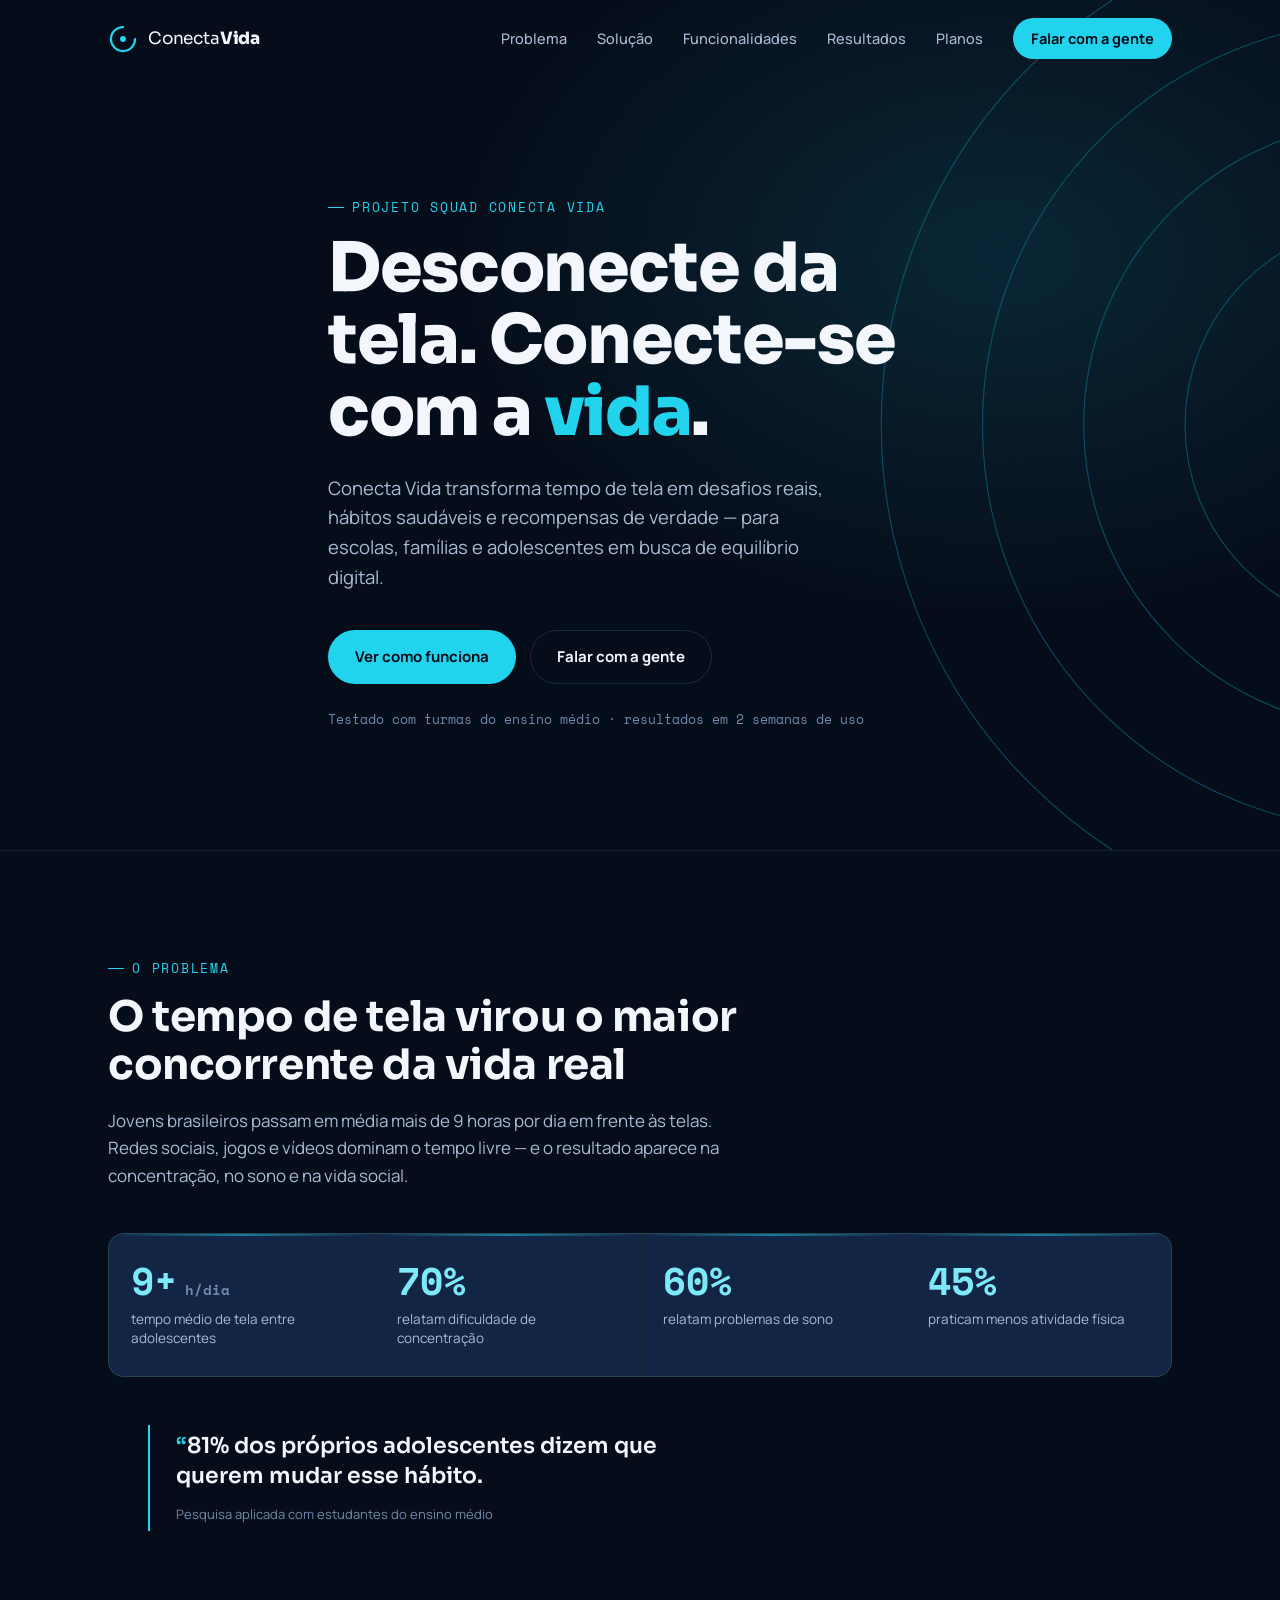
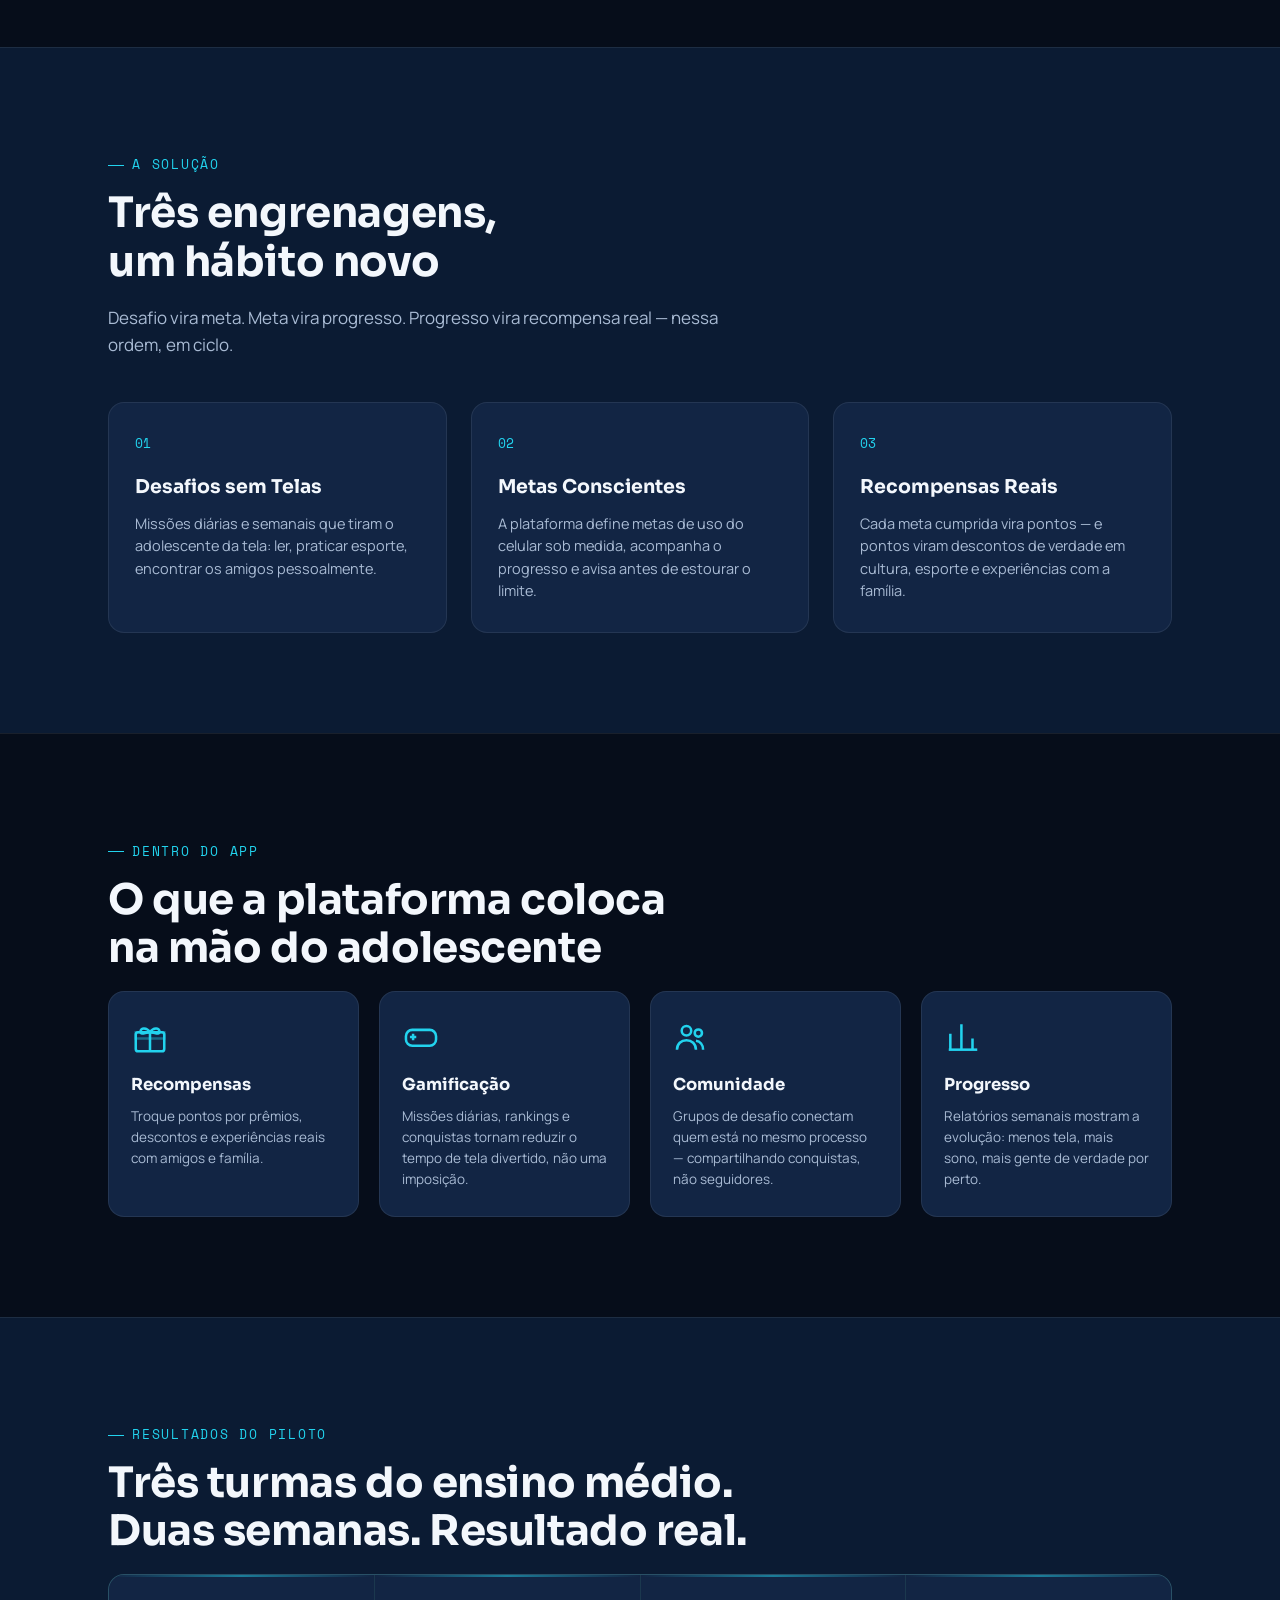
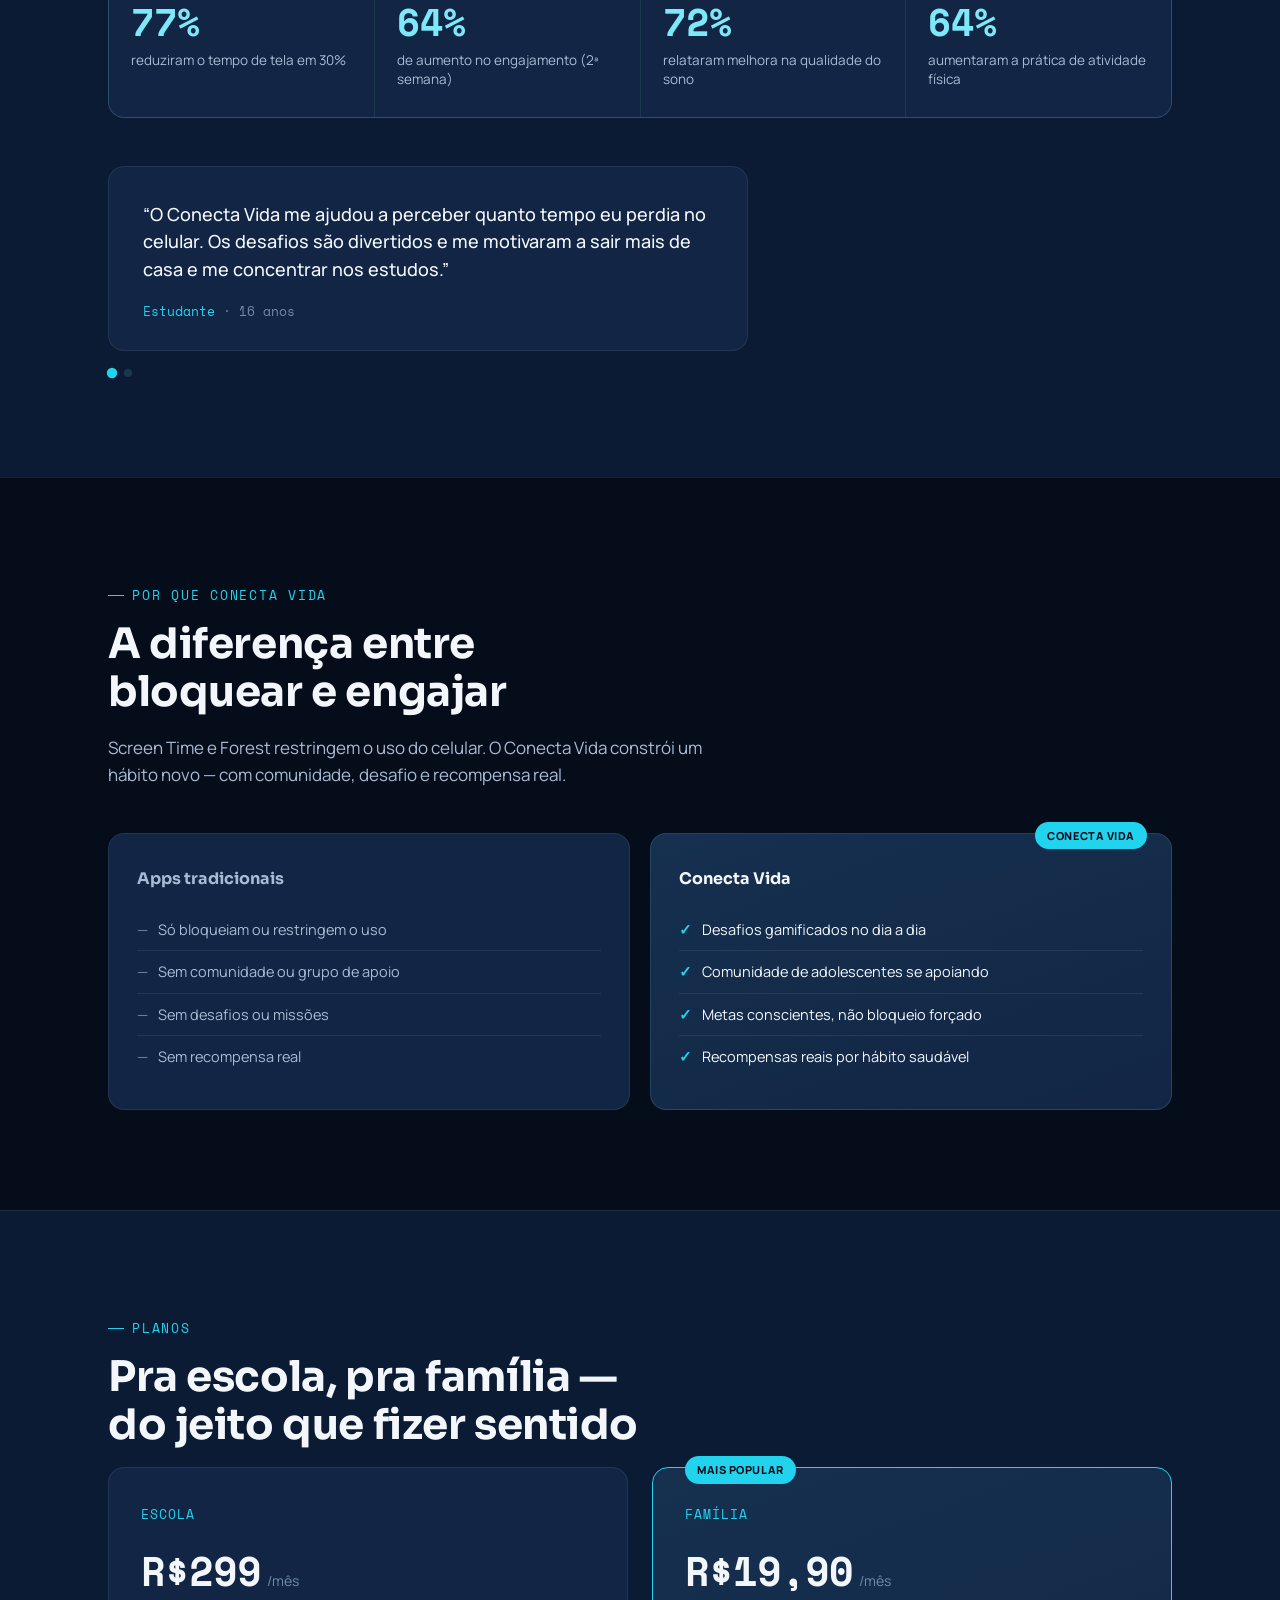
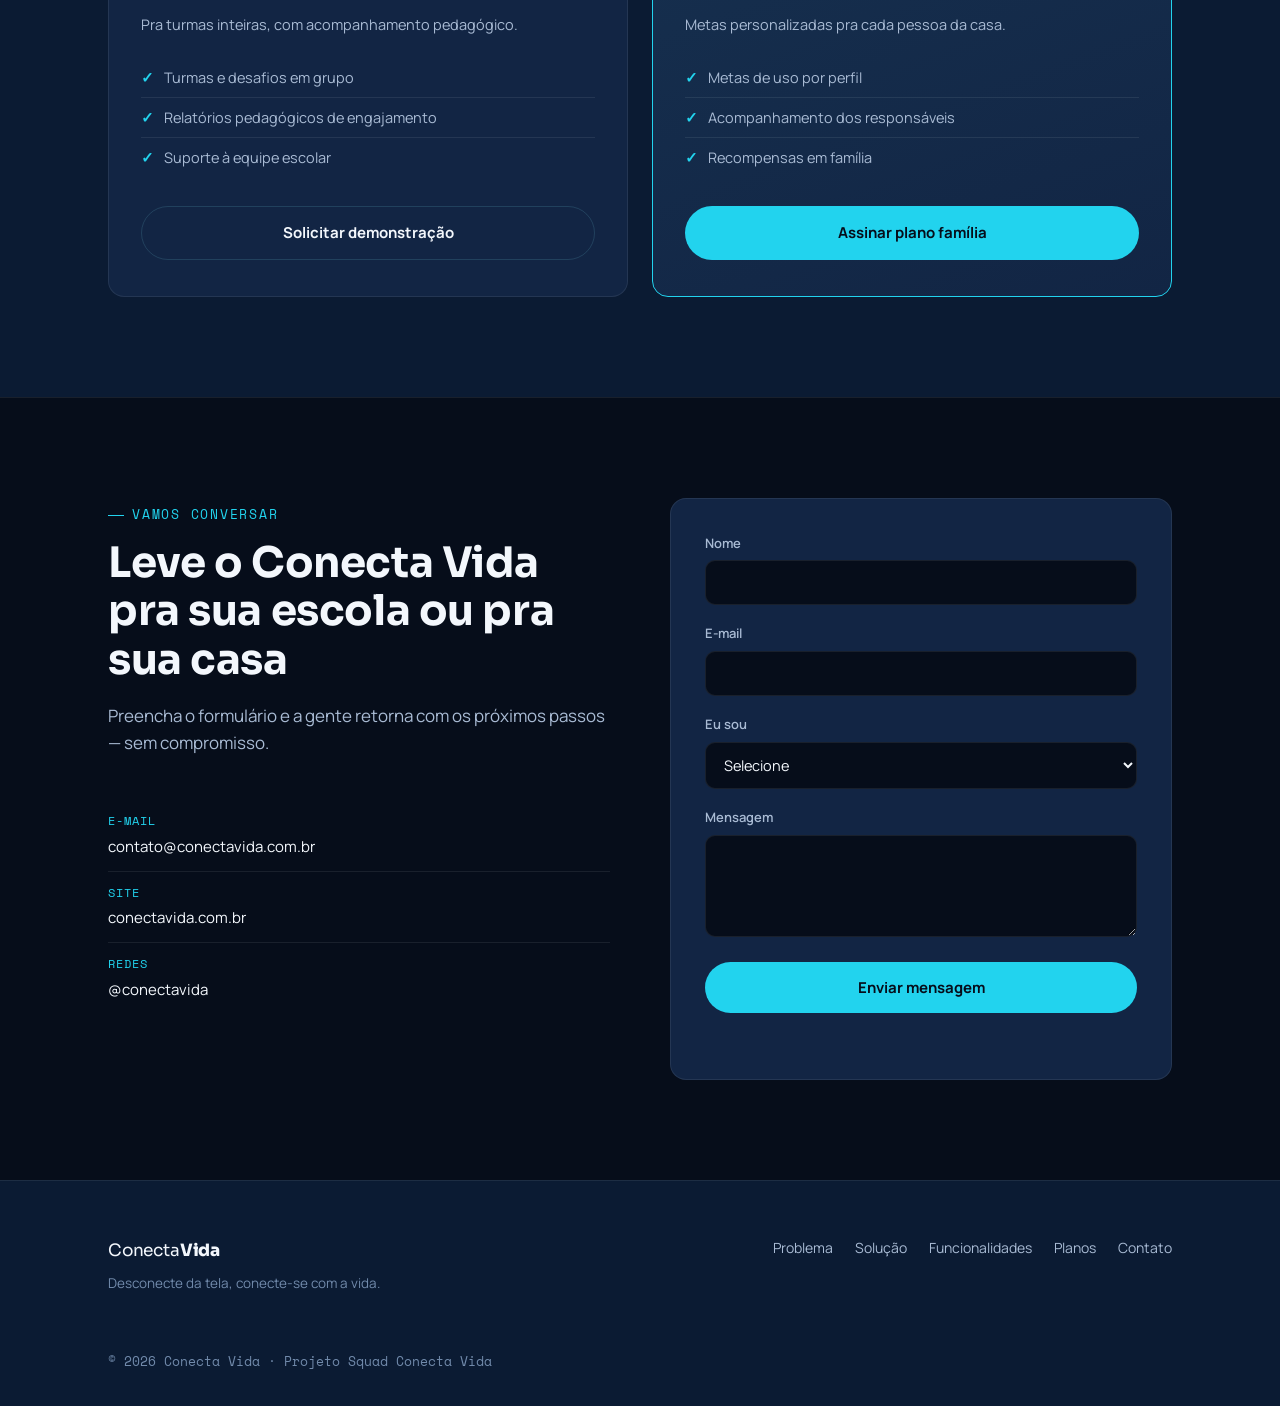
==== index.html @ 3c345a9e "Atualização v1 Envio de aplicação para teste" ====
<!DOCTYPE html>
<html lang="pt-BR">
<head>
<meta charset="UTF-8">
<meta name="viewport" content="width=device-width, initial-scale=1.0">
<title>Conecta Vida — Desconecte da tela, conecte-se com a vida</title>
<meta name="description" content="Conecta Vida transforma tempo de tela em desafios reais, hábitos saudáveis e recompensas de verdade para escolas, famílias e adolescentes.">
<link rel="preconnect" href="https://fonts.googleapis.com">
<link rel="preconnect" href="https://fonts.gstatic.com" crossorigin>
<link href="https://fonts.googleapis.com/css2?family=Sora:wght@400;600;700;800&family=Manrope:wght@400;500;600;700&family=Space+Mono:wght@400;700&display=swap" rel="stylesheet">
<link rel="stylesheet" href="style.css">
<noscript><style>.reveal{opacity:1!important;transform:none!important;}</style></noscript>
</head>
<body>

<a class="skip-link" href="#main">Pular para o conteúdo</a>

<!-- ===== HEADER ===== -->
<header class="site-header" id="siteHeader">
  <div class="wrap header-inner">
    <a href="#top" class="brand">
      <span class="brand-mark" aria-hidden="true">
        <svg viewBox="0 0 40 40" fill="none"><path d="M20 4C11.16 4 4 11.16 4 20s7.16 16 16 16 16-7.16 16-16" stroke="currentColor" stroke-width="3" stroke-linecap="round"/><circle cx="20" cy="20" r="4" fill="currentColor"/></svg>
      </span>
      <span class="brand-name">Conecta<strong>Vida</strong></span>
    </a>

    <nav class="main-nav" id="mainNav" aria-label="Navegação principal">
      <a href="#problema">Problema</a>
      <a href="#solucao">Solução</a>
      <a href="#funcionalidades">Funcionalidades</a>
      <a href="#resultados">Resultados</a>
      <a href="#planos">Planos</a>
      <a href="#contato" class="nav-cta">Falar com a gente</a>
    </nav>

    <button class="nav-toggle" id="navToggle" aria-label="Abrir menu" aria-expanded="false" aria-controls="mainNav">
      <span></span><span></span><span></span>
    </button>
  </div>
</header>

<main id="main">

  <!-- ===== HERO ===== -->
  <section class="hero" id="top">
    <div class="hero-signal" aria-hidden="true">
      <svg viewBox="0 0 800 800" class="signal-svg">
        <circle cx="700" cy="400" r="90" class="ring r1"/>
        <circle cx="700" cy="400" r="180" class="ring r2"/>
        <circle cx="700" cy="400" r="270" class="ring r3"/>
        <circle cx="700" cy="400" r="360" class="ring r4"/>
        <circle cx="700" cy="400" r="450" class="ring r5"/>
      </svg>
    </div>

    <div class="wrap hero-inner">
      <p class="eyebrow reveal">Projeto Squad Conecta Vida</p>
      <h1 class="hero-title reveal">Desconecte da<br>tela. Conecte-se<br>com a <em>vida</em>.</h1>
      <p class="hero-sub reveal">Conecta Vida transforma tempo de tela em desafios reais, hábitos saudáveis e recompensas de verdade — para escolas, famílias e adolescentes em busca de equilíbrio digital.</p>
      <div class="hero-actions reveal">
        <a href="#solucao" class="btn btn-primary">Ver como funciona</a>
        <a href="#contato" class="btn btn-ghost">Falar com a gente</a>
      </div>
      <p class="hero-trust reveal">Testado com turmas do ensino médio · resultados em 2 semanas de uso</p>
    </div>
  </section>

  <!-- ===== PROBLEMA ===== -->
  <section class="section" id="problema">
    <div class="wrap">
      <p class="eyebrow reveal">O problema</p>
      <h2 class="section-title reveal">O tempo de tela virou o maior<br>concorrente da vida real</h2>
      <p class="section-lede reveal">Jovens brasileiros passam em média mais de 9 horas por dia em frente às telas. Redes sociais, jogos e vídeos dominam o tempo livre — e o resultado aparece na concentração, no sono e na vida social.</p>

      <div class="stat-grid reveal" id="problemStats" data-stat-group="problemStats"></div>

      <blockquote class="pull-quote reveal">
        <p><span class="pq-mark" aria-hidden="true">“</span>81% dos próprios adolescentes dizem que querem mudar esse hábito.</p>
        <cite>Pesquisa aplicada com estudantes do ensino médio</cite>
      </blockquote>
    </div>
  </section>

  <!-- ===== SOLUÇÃO ===== -->
  <section class="section section-alt" id="solucao">
    <div class="wrap">
      <p class="eyebrow reveal">A solução</p>
      <h2 class="section-title reveal">Três engrenagens,<br>um hábito novo</h2>
      <p class="section-lede reveal">Desafio vira meta. Meta vira progresso. Progresso vira recompensa real — nessa ordem, em ciclo.</p>

      <ol class="pillar-list reveal" id="pillarList" data-stat-group="pillars"></ol>
    </div>
  </section>

  <!-- ===== FUNCIONALIDADES ===== -->
  <section class="section" id="funcionalidades">
    <div class="wrap">
      <p class="eyebrow reveal">Dentro do app</p>
      <h2 class="section-title reveal">O que a plataforma coloca<br>na mão do adolescente</h2>

      <div class="feature-grid reveal" id="featureGrid" data-stat-group="features"></div>
    </div>
  </section>

  <!-- ===== RESULTADOS ===== -->
  <section class="section section-alt" id="resultados">
    <div class="wrap">
      <p class="eyebrow reveal">Resultados do piloto</p>
      <h2 class="section-title reveal">Três turmas do ensino médio.<br>Duas semanas. Resultado real.</h2>

      <div class="stat-grid reveal" id="resultStats" data-stat-group="resultStats"></div>

      <div class="testimonial reveal" id="testimonial" aria-live="polite">
        <!-- preenchido via JS -->
      </div>
      <div class="testimonial-dots" id="testimonialDots" role="tablist" aria-label="Depoimentos"></div>
    </div>
  </section>

  <!-- ===== DIFERENCIAL ===== -->
  <section class="section" id="diferencial">
    <div class="wrap">
      <p class="eyebrow reveal">Por que Conecta Vida</p>
      <h2 class="section-title reveal">A diferença entre<br>bloquear e engajar</h2>
      <p class="section-lede reveal">Screen Time e Forest restringem o uso do celular. O Conecta Vida constrói um hábito novo — com comunidade, desafio e recompensa real.</p>

      <div class="compare reveal">
        <div class="compare-col compare-them">
          <h3>Apps tradicionais</h3>
          <ul id="compareThem"></ul>
        </div>
        <div class="compare-col compare-us">
          <span class="compare-badge">Conecta Vida</span>
          <h3>Conecta Vida</h3>
          <ul id="compareUs"></ul>
        </div>
      </div>
    </div>
  </section>

  <!-- ===== PLANOS ===== -->
  <section class="section section-alt" id="planos">
    <div class="wrap">
      <p class="eyebrow reveal">Planos</p>
      <h2 class="section-title reveal">Pra escola, pra família —<br>do jeito que fizer sentido</h2>

      <div class="plan-grid reveal" id="planGrid" data-stat-group="plans"></div>
    </div>
  </section>

  <!-- ===== CONTATO ===== -->
  <section class="section" id="contato">
    <div class="wrap contact-wrap">
      <div class="contact-copy reveal">
        <p class="eyebrow">Vamos conversar</p>
        <h2 class="section-title">Leve o Conecta Vida pra sua escola ou pra sua casa</h2>
        <p class="section-lede">Preencha o formulário e a gente retorna com os próximos passos — sem compromisso.</p>
        <ul class="contact-info">
          <li><span>E-mail</span> contato@conectavida.com.br</li>
          <li><span>Site</span> conectavida.com.br</li>
          <li><span>Redes</span> @conectavida</li>
        </ul>
      </div>

      <form class="contact-form reveal" id="contactForm" novalidate>
        <div class="form-row">
          <label for="nome">Nome</label>
          <input type="text" id="nome" name="nome" required autocomplete="name">
        </div>
        <div class="form-row">
          <label for="email">E-mail</label>
          <input type="email" id="email" name="email" required autocomplete="email">
        </div>
        <div class="form-row">
          <label for="perfil">Eu sou</label>
          <select id="perfil" name="perfil" required>
            <option value="">Selecione</option>
            <option value="escola">Escola</option>
            <option value="familia">Família</option>
            <option value="investidor">Investidor(a)</option>
            <option value="outro">Outro</option>
          </select>
        </div>
        <div class="form-row">
          <label for="mensagem">Mensagem</label>
          <textarea id="mensagem" name="mensagem" rows="4" required></textarea>
        </div>
        <button type="submit" class="btn btn-primary btn-block" id="submitBtn">
          <span class="btn-label">Enviar mensagem</span>
        </button>
        <p class="form-status" id="formStatus" role="status" aria-live="polite"></p>
      </form>
    </div>
  </section>

</main>

<!-- ===== FOOTER ===== -->
<footer class="site-footer">
  <div class="wrap footer-inner">
    <div class="footer-brand">
      <span class="brand-name">Conecta<strong>Vida</strong></span>
      <p>Desconecte da tela, conecte-se com a vida.</p>
    </div>
    <nav class="footer-nav" aria-label="Navegação do rodapé">
      <a href="#problema">Problema</a>
      <a href="#solucao">Solução</a>
      <a href="#funcionalidades">Funcionalidades</a>
      <a href="#planos">Planos</a>
      <a href="#contato">Contato</a>
    </nav>
    <p class="footer-legal">© 2026 Conecta Vida · Projeto Squad Conecta Vida</p>
  </div>
</footer>

<div class="toast" id="toast" role="status" aria-live="polite"></div>

<script src="data.js"></script>
<script src="main.js"></script>
</body>
</html>
---- style.css ----
/* =========================================================
   CONECTA VIDA — design tokens
   ========================================================= */
:root{
  --bg-deep:   #060d1a;
  --bg-base:   #0b1b33;
  --bg-raised: #122544;
  --bg-raised-2:#16304f;

  --cyan:      #22d3ee;
  --cyan-soft: #7de8f7;
  --cyan-dim:  #0e7c99;

  --white:     #f3f7fc;
  --fog:       #a9bbd4;
  --fog-dim:   #718aab;

  --amber:     #fbbf24;

  --line:      rgba(125,232,247,0.14);
  --line-soft: rgba(243,247,252,0.08);

  --font-display: 'Sora', sans-serif;
  --font-body:    'Manrope', sans-serif;
  --font-mono:    'Space Mono', monospace;

  --radius: 16px;
  --radius-sm: 10px;
  --wrap: 1120px;

  --ease: cubic-bezier(.16,.84,.44,1);
}

*,*::before,*::after{ box-sizing:border-box; }
html{ scroll-behavior:smooth; }
@media (prefers-reduced-motion: reduce){
  html{ scroll-behavior:auto; }
  *,*::before,*::after{ animation-duration:0.001ms !important; animation-iteration-count:1 !important; transition-duration:0.001ms !important; scroll-behavior:auto !important; }
}

body{
  margin:0;
  background:var(--bg-deep);
  color:var(--white);
  font-family:var(--font-body);
  font-size:16px;
  line-height:1.6;
  -webkit-font-smoothing:antialiased;
}

h1,h2,h3{ font-family:var(--font-display); margin:0; color:var(--white); }
p{ margin:0; }
ul,ol{ margin:0; padding:0; list-style:none; }
a{ color:inherit; text-decoration:none; }
button{ font-family:inherit; cursor:pointer; }
img,svg{ display:block; max-width:100%; }

.wrap{ max-width:var(--wrap); margin:0 auto; padding:0 28px; }

.skip-link{
  position:absolute; left:-999px; top:0; background:var(--cyan); color:var(--bg-deep);
  padding:12px 18px; z-index:200; border-radius:0 0 8px 0; font-weight:700;
}
.skip-link:focus{ left:0; }

:focus-visible{ outline:2px solid var(--cyan); outline-offset:3px; border-radius:4px; }

/* =========================================================
   EYEBROW / SECTION TITLES
   ========================================================= */
.eyebrow{
  font-family:var(--font-mono);
  font-size:12.5px;
  letter-spacing:.14em;
  text-transform:uppercase;
  color:var(--cyan);
  margin:0 0 14px;
  display:inline-flex;
  align-items:center;
  gap:8px;
}
.eyebrow::before{
  content:'';
  width:16px; height:1px; background:var(--cyan);
}

.section-title{
  font-size:clamp(28px, 4vw, 42px);
  font-weight:700;
  line-height:1.15;
  letter-spacing:-0.01em;
  margin-bottom:18px;
}

.section-lede{
  font-size:17px;
  color:var(--fog);
  max-width:640px;
  margin-bottom:44px;
}

.section{ padding:100px 0; border-top:1px solid var(--line-soft); }
.section-alt{ background:var(--bg-base); }

/* =========================================================
   HEADER
   ========================================================= */
.site-header{
  position:fixed; top:0; left:0; right:0; z-index:100;
  padding:18px 0;
  transition:background .3s var(--ease), padding .3s var(--ease), border-color .3s var(--ease);
  border-bottom:1px solid transparent;
}
.site-header.is-scrolled{
  background:rgba(6,13,26,0.85);
  backdrop-filter:blur(10px);
  padding:12px 0;
  border-bottom-color:var(--line);
}
.header-inner{ display:flex; align-items:center; justify-content:space-between; gap:24px; }

.brand{ display:flex; align-items:center; gap:10px; }
.brand-mark{ width:30px; height:30px; color:var(--cyan); }
.brand-name{ font-family:var(--font-display); font-size:17px; font-weight:400; letter-spacing:-.01em; }
.brand-name strong{ font-weight:800; }

.main-nav{ display:flex; align-items:center; gap:30px; }
.main-nav a{ font-size:14.5px; color:var(--fog); font-weight:500; transition:color .2s; }
.main-nav a:hover{ color:var(--white); }
.nav-cta{
  color:var(--bg-deep) !important;
  background:var(--cyan);
  padding:9px 18px;
  border-radius:999px;
  font-weight:700 !important;
}
.nav-cta:hover{ background:var(--cyan-soft); }

.nav-toggle{
  display:none; flex-direction:column; justify-content:center; gap:5px;
  width:38px; height:38px; background:none; border:1px solid var(--line); border-radius:8px;
}
.nav-toggle span{ width:16px; height:2px; background:var(--white); margin:0 auto; transition:transform .25s, opacity .25s; }
.nav-toggle[aria-expanded="true"] span:nth-child(1){ transform:translateY(7px) rotate(45deg); }
.nav-toggle[aria-expanded="true"] span:nth-child(2){ opacity:0; }
.nav-toggle[aria-expanded="true"] span:nth-child(3){ transform:translateY(-7px) rotate(-45deg); }

/* =========================================================
   HERO
   ========================================================= */
.hero{
  position:relative;
  padding:190px 0 120px;
  overflow:hidden;
  background:
    radial-gradient(ellipse 900px 600px at 78% 30%, rgba(34,211,238,0.13), transparent 60%),
    var(--bg-deep);
}
.hero-signal{ position:absolute; inset:0; pointer-events:none; }
.signal-svg{ position:absolute; right:-220px; top:50%; transform:translateY(-50%); width:900px; height:900px; opacity:.55; }
.signal-svg .ring{ fill:none; stroke:var(--cyan-dim); stroke-width:1; }
.signal-svg .r1{ stroke:var(--cyan); opacity:.5; }
.signal-svg .r2{ animation:pulse 6s ease-in-out infinite; }
.signal-svg .r3{ animation:pulse 6s ease-in-out infinite 1.2s; }
.signal-svg .r4{ animation:pulse 6s ease-in-out infinite 2.4s; }
.signal-svg .r5{ animation:pulse 6s ease-in-out infinite 3.6s; }
@keyframes pulse{
  0%,100%{ opacity:.12; }
  50%{ opacity:.42; }
}

.hero-inner{ position:relative; max-width:680px; }
.hero-title{
  font-size:clamp(40px, 6vw, 68px);
  font-weight:800;
  line-height:1.06;
  letter-spacing:-0.02em;
  margin-bottom:26px;
}
.hero-title em{ font-style:normal; color:var(--cyan); }
.hero-sub{ font-size:18.5px; color:var(--fog); max-width:520px; margin-bottom:38px; }
.hero-actions{ display:flex; gap:14px; flex-wrap:wrap; margin-bottom:26px; }
.hero-trust{ font-family:var(--font-mono); font-size:12.5px; color:var(--fog-dim); }

/* reveal-on-scroll (JS toggles .is-visible) */
.reveal{ opacity:0; transform:translateY(18px); transition:opacity .7s var(--ease), transform .7s var(--ease); }
.reveal.is-visible{ opacity:1; transform:none; }

/* =========================================================
   BUTTONS
   ========================================================= */
.btn{
  display:inline-flex; align-items:center; justify-content:center; gap:8px;
  padding:14px 26px; border-radius:999px; font-weight:700; font-size:15px;
  border:1px solid transparent; transition:transform .2s var(--ease), background .2s, border-color .2s, box-shadow .2s;
}
.btn-primary{ background:var(--cyan); color:var(--bg-deep); box-shadow:0 0 0 0 rgba(34,211,238,0); }
.btn-primary:hover{ background:var(--cyan-soft); transform:translateY(-2px); box-shadow:0 10px 30px -10px rgba(34,211,238,0.55); }
.btn-ghost{ border-color:var(--line); color:var(--white); }
.btn-ghost:hover{ border-color:var(--cyan); color:var(--cyan); }
.btn-block{ width:100%; }
.btn[disabled]{ opacity:.6; cursor:default; transform:none !important; }

/* =========================================================
   STAT READOUT CARDS (signature motif)
   ========================================================= */
.stat-grid{
  display:grid; grid-template-columns:repeat(4,1fr); gap:1px;
  background:var(--line); border:1px solid var(--line);
  border-radius:var(--radius); overflow:hidden; margin-bottom:48px;
}
.stat-card{
  background:var(--bg-raised); padding:28px 22px; position:relative;
}
.stat-card::before{
  content:''; position:absolute; top:0; left:0; right:0; height:2px;
  background:linear-gradient(90deg, transparent, var(--cyan), transparent);
  opacity:.5;
}
.stat-value{
  font-family:var(--font-mono); font-weight:700; font-size:clamp(28px,3.4vw,38px);
  color:var(--cyan-soft); line-height:1; display:flex; align-items:baseline; gap:2px;
}
.stat-value .unit{ font-size:14px; color:var(--fog-dim); margin-left:6px; }
.stat-label{ margin-top:10px; font-size:13.5px; color:var(--fog); line-height:1.4; }

.pull-quote{
  border-left:2px solid var(--cyan);
  padding:6px 0 6px 26px;
  max-width:600px;
}
.pull-quote p{ font-family:var(--font-display); font-size:22px; font-weight:600; line-height:1.4; }
.pq-mark{ color:var(--cyan); }
.pull-quote cite{ display:block; margin-top:12px; font-style:normal; font-size:13px; color:var(--fog-dim); }

/* =========================================================
   PILLARS (solução — numerada, é sequência real)
   ========================================================= */
.pillar-list{ display:grid; grid-template-columns:repeat(3,1fr); gap:24px; counter-reset:pillar; }
.pillar-list li{
  counter-increment:pillar;
  background:var(--bg-raised); border:1px solid var(--line-soft); border-radius:var(--radius);
  padding:30px 26px; position:relative;
  transition:border-color .25s, transform .25s;
}
.pillar-list li:hover{ border-color:var(--line); transform:translateY(-3px); }
.pillar-list li::before{
  content:counter(pillar, decimal-leading-zero);
  font-family:var(--font-mono); font-size:13px; color:var(--cyan);
  display:block; margin-bottom:18px;
}
.pillar-list h3{ font-size:19px; margin-bottom:10px; }
.pillar-list p{ color:var(--fog); font-size:14.5px; line-height:1.55; }

/* =========================================================
   FEATURES
   ========================================================= */
.feature-grid{ display:grid; grid-template-columns:repeat(4,1fr); gap:20px; }
.feature-card{
  background:var(--bg-raised); border:1px solid var(--line-soft); border-radius:var(--radius);
  padding:26px 22px; transition:border-color .25s, transform .25s;
}
.feature-card:hover{ border-color:var(--line); transform:translateY(-3px); }
.feature-icon{
  width:38px; height:38px; color:var(--cyan); margin-bottom:16px;
}
.feature-card h3{ font-size:16.5px; margin-bottom:8px; }
.feature-card p{ font-size:13.5px; color:var(--fog); line-height:1.55; }

/* =========================================================
   TESTIMONIAL CAROUSEL
   ========================================================= */
.testimonial{
  max-width:640px; min-height:150px;
  background:var(--bg-raised); border:1px solid var(--line-soft); border-radius:var(--radius);
  padding:34px 34px 28px; position:relative;
}
.testimonial blockquote{ margin:0 0 18px; font-size:18px; line-height:1.55; font-weight:500; }
.testimonial .who{ font-family:var(--font-mono); font-size:12.5px; color:var(--cyan); }
.testimonial .who span{ color:var(--fog-dim); }
.testimonial-dots{ display:flex; gap:8px; margin-top:18px; }
.testimonial-dots button{
  width:8px; height:8px; border-radius:50%; border:none; background:var(--line);
  padding:0; transition:background .2s, transform .2s;
}
.testimonial-dots button.is-active{ background:var(--cyan); transform:scale(1.3); }

/* =========================================================
   COMPARISON
   ========================================================= */
.compare{ display:grid; grid-template-columns:1fr 1fr; gap:20px; }
.compare-col{
  border-radius:var(--radius); padding:32px 28px; border:1px solid var(--line-soft);
}
.compare-them{ background:var(--bg-raised); }
.compare-us{ background:linear-gradient(160deg, var(--bg-raised-2), var(--bg-raised)); border-color:var(--line); position:relative; }
.compare-badge{
  position:absolute; top:-12px; right:24px; background:var(--cyan); color:var(--bg-deep);
  font-size:11px; font-weight:800; letter-spacing:.05em; padding:5px 12px; border-radius:999px;
  text-transform:uppercase;
}
.compare-col h3{ font-size:16px; margin-bottom:18px; color:var(--fog); }
.compare-us h3{ color:var(--white); }
.compare-col ul li{
  display:flex; gap:10px; align-items:flex-start; font-size:14.5px; color:var(--fog); padding:9px 0;
  border-top:1px solid var(--line-soft);
}
.compare-col ul li:first-child{ border-top:none; }
.compare-them ul li::before{ content:'—'; color:var(--fog-dim); }
.compare-us ul li{ color:var(--white); }
.compare-us ul li::before{ content:'✓'; color:var(--cyan); font-weight:700; }

/* =========================================================
   PLANS
   ========================================================= */
.plan-grid{ display:grid; grid-template-columns:1fr 1fr; gap:24px; }
.plan-card{
  background:var(--bg-raised); border:1px solid var(--line-soft); border-radius:var(--radius);
  padding:36px 32px; position:relative;
}
.plan-card.is-highlight{ border-color:var(--cyan); background:linear-gradient(160deg, var(--bg-raised-2), var(--bg-raised)); }
.plan-card .compare-badge{ top:-12px; right:auto; left:32px; }
.plan-name{ font-family:var(--font-mono); font-size:13px; color:var(--cyan); text-transform:uppercase; letter-spacing:.08em; margin-bottom:14px; }
.plan-price{ display:flex; align-items:baseline; gap:6px; margin-bottom:10px; }
.plan-price .amount{ font-family:var(--font-mono); font-size:40px; font-weight:700; }
.plan-price .period{ color:var(--fog-dim); font-size:14px; }
.plan-desc{ color:var(--fog); font-size:14.5px; margin-bottom:22px; }
.plan-features{ margin-bottom:28px; }
.plan-features li{ display:flex; gap:10px; padding:8px 0; font-size:14.5px; color:var(--fog); border-top:1px solid var(--line-soft); }
.plan-features li:first-child{ border-top:none; }
.plan-features li::before{ content:'✓'; color:var(--cyan); font-weight:700; }

/* =========================================================
   CONTACT
   ========================================================= */
.contact-wrap{ display:grid; grid-template-columns:1fr 1fr; gap:60px; align-items:start; }
.contact-info{ margin-top:30px; }
.contact-info li{ padding:12px 0; border-top:1px solid var(--line-soft); font-size:15px; }
.contact-info li:first-child{ border-top:none; }
.contact-info li span{ display:block; font-family:var(--font-mono); font-size:11.5px; color:var(--cyan); text-transform:uppercase; letter-spacing:.08em; margin-bottom:4px; }

.contact-form{ background:var(--bg-raised); border:1px solid var(--line-soft); border-radius:var(--radius); padding:34px; }
.form-row{ margin-bottom:18px; }
.form-row label{ display:block; font-size:13px; color:var(--fog); margin-bottom:7px; font-weight:600; }
.form-row input, .form-row select, .form-row textarea{
  width:100%; background:var(--bg-deep); border:1px solid var(--line-soft); color:var(--white);
  padding:12px 14px; border-radius:var(--radius-sm); font-family:var(--font-body); font-size:14.5px;
  transition:border-color .2s;
}
.form-row input:focus, .form-row select:focus, .form-row textarea:focus{ border-color:var(--cyan); outline:none; }
.form-row textarea{ resize:vertical; }
.form-status{ margin-top:14px; font-size:13.5px; min-height:18px; color:var(--cyan-soft); }

/* =========================================================
   FOOTER
   ========================================================= */
.site-footer{ border-top:1px solid var(--line-soft); padding:56px 0 34px; background:var(--bg-base); }
.footer-inner{ display:flex; justify-content:space-between; align-items:flex-start; flex-wrap:wrap; gap:24px; }
.footer-brand p{ color:var(--fog-dim); font-size:13.5px; margin-top:8px; }
.footer-nav{ display:flex; gap:22px; flex-wrap:wrap; }
.footer-nav a{ font-size:14px; color:var(--fog); }
.footer-nav a:hover{ color:var(--cyan); }
.footer-legal{ width:100%; margin-top:34px; font-size:12.5px; color:var(--fog-dim); font-family:var(--font-mono); }

/* =========================================================
   TOAST (feedback do "mini backend")
   ========================================================= */
.toast{
  position:fixed; bottom:26px; left:50%; transform:translate(-50%, 20px);
  background:var(--bg-raised-2); border:1px solid var(--cyan); color:var(--white);
  padding:14px 22px; border-radius:999px; font-size:14px; font-weight:600;
  opacity:0; pointer-events:none; transition:opacity .3s var(--ease), transform .3s var(--ease);
  z-index:300; box-shadow:0 10px 40px -10px rgba(0,0,0,0.6);
}
.toast.is-visible{ opacity:1; transform:translate(-50%, 0); }

/* =========================================================
   RESPONSIVE
   ========================================================= */
@media (max-width: 900px){
  .main-nav{
    position:fixed; inset:64px 16px auto 16px; flex-direction:column; align-items:stretch;
    background:var(--bg-raised); border:1px solid var(--line); border-radius:var(--radius);
    padding:18px; gap:4px; transform:translateY(-12px); opacity:0; pointer-events:none;
    transition:transform .25s var(--ease), opacity .25s var(--ease);
  }
  .main-nav.is-open{ transform:translateY(0); opacity:1; pointer-events:auto; }
  .main-nav a{ padding:12px 10px; border-radius:8px; }
  .main-nav a:hover{ background:var(--bg-raised-2); }
  .nav-cta{ text-align:center; margin-top:6px; }
  .nav-toggle{ display:flex; }

  .stat-grid{ grid-template-columns:repeat(2,1fr); }
  .pillar-list{ grid-template-columns:1fr; }
  .feature-grid{ grid-template-columns:repeat(2,1fr); }
  .compare{ grid-template-columns:1fr; }
  .plan-grid{ grid-template-columns:1fr; }
  .contact-wrap{ grid-template-columns:1fr; gap:40px; }
  .signal-svg{ opacity:.3; right:-320px; }
}

@media (max-width: 560px){
  .section{ padding:70px 0; }
  .hero{ padding:150px 0 80px; }
  .stat-grid{ grid-template-columns:1fr 1fr; }
  .feature-grid{ grid-template-columns:1fr; }
  .hero-actions{ flex-direction:column; align-items:stretch; }
}
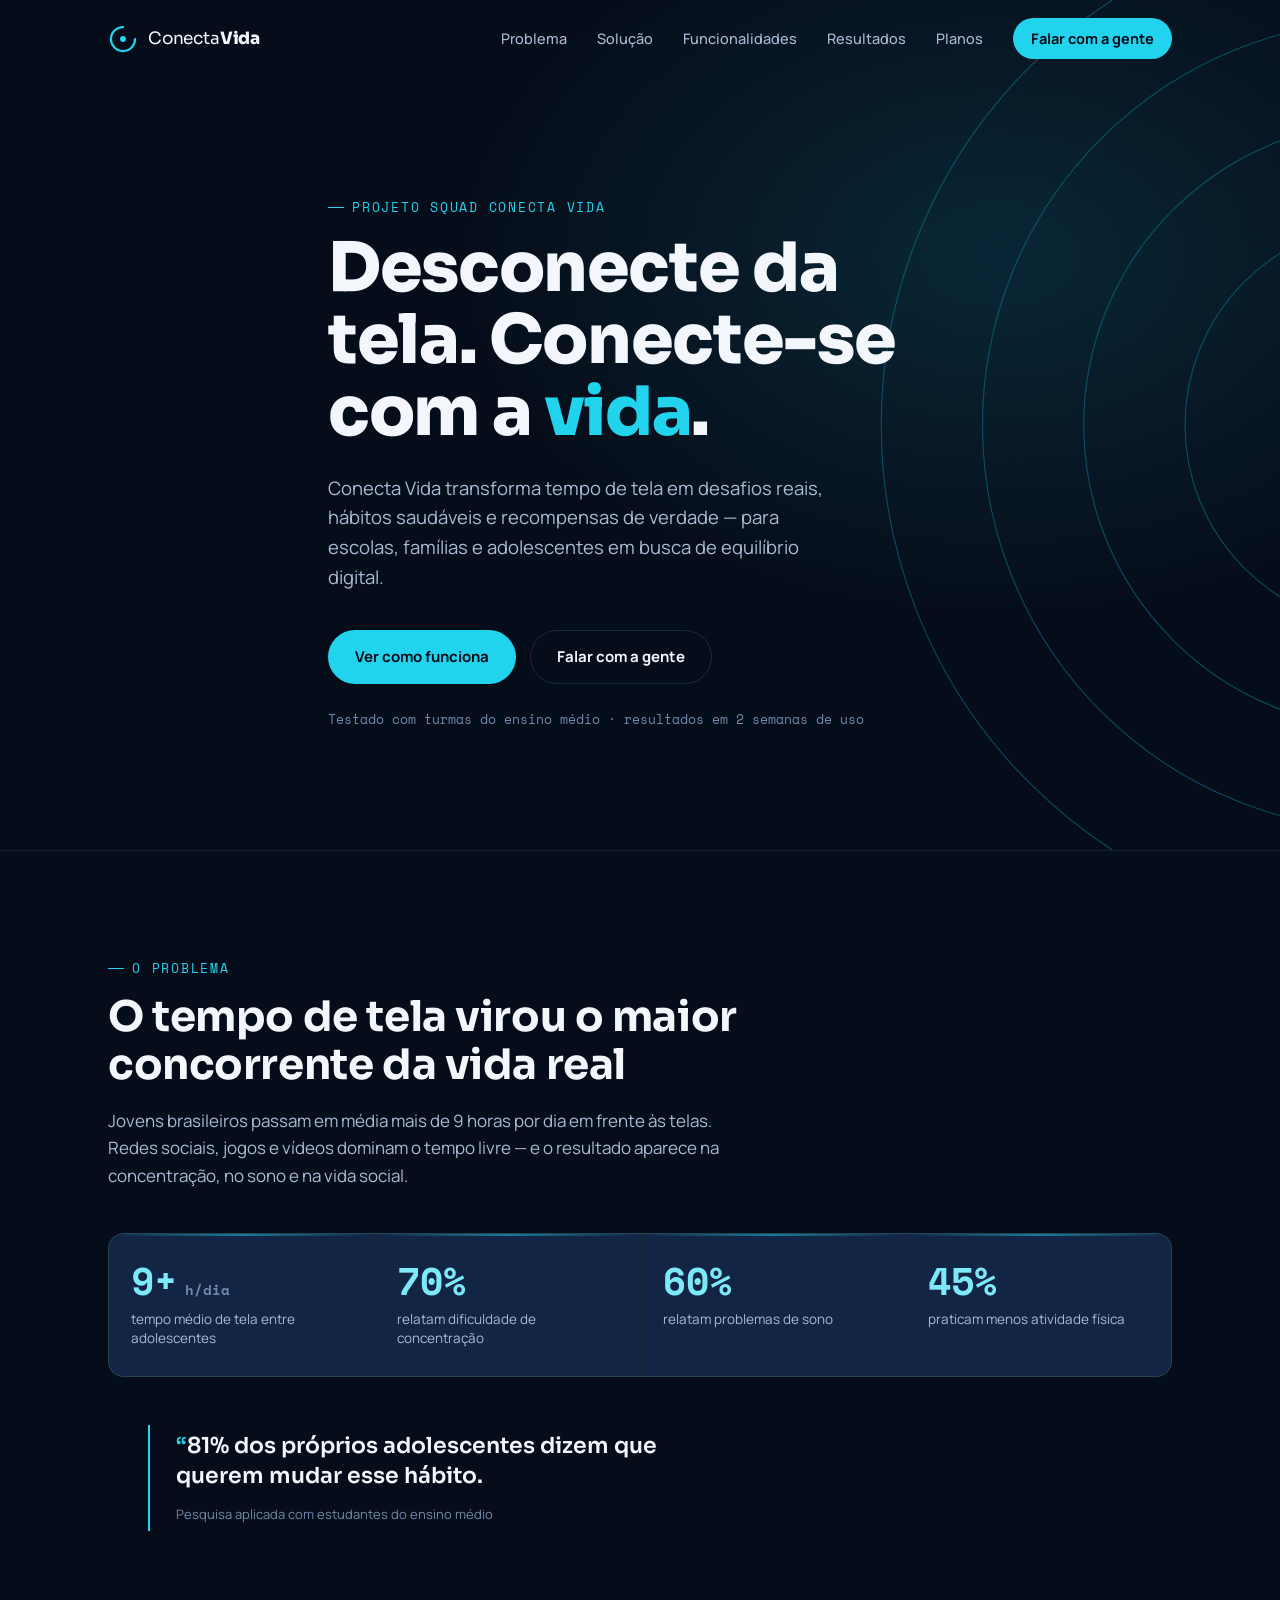
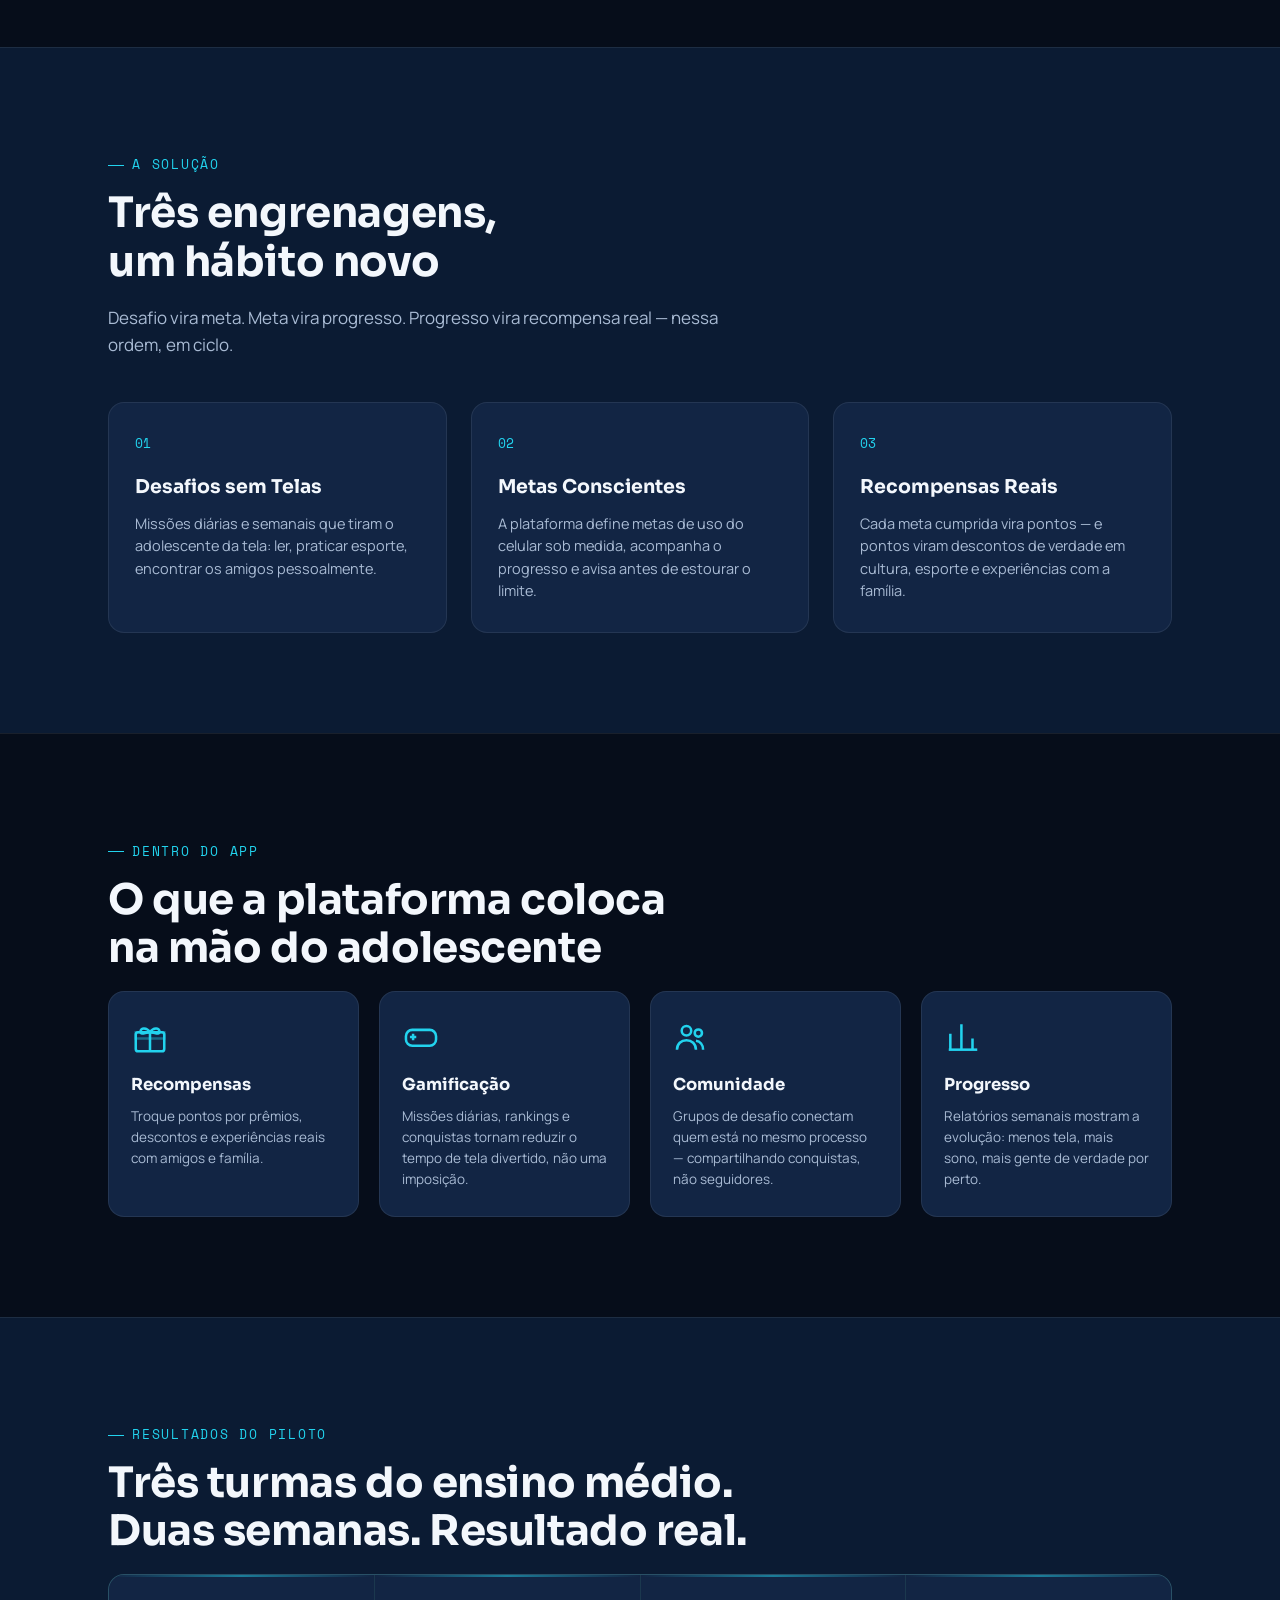
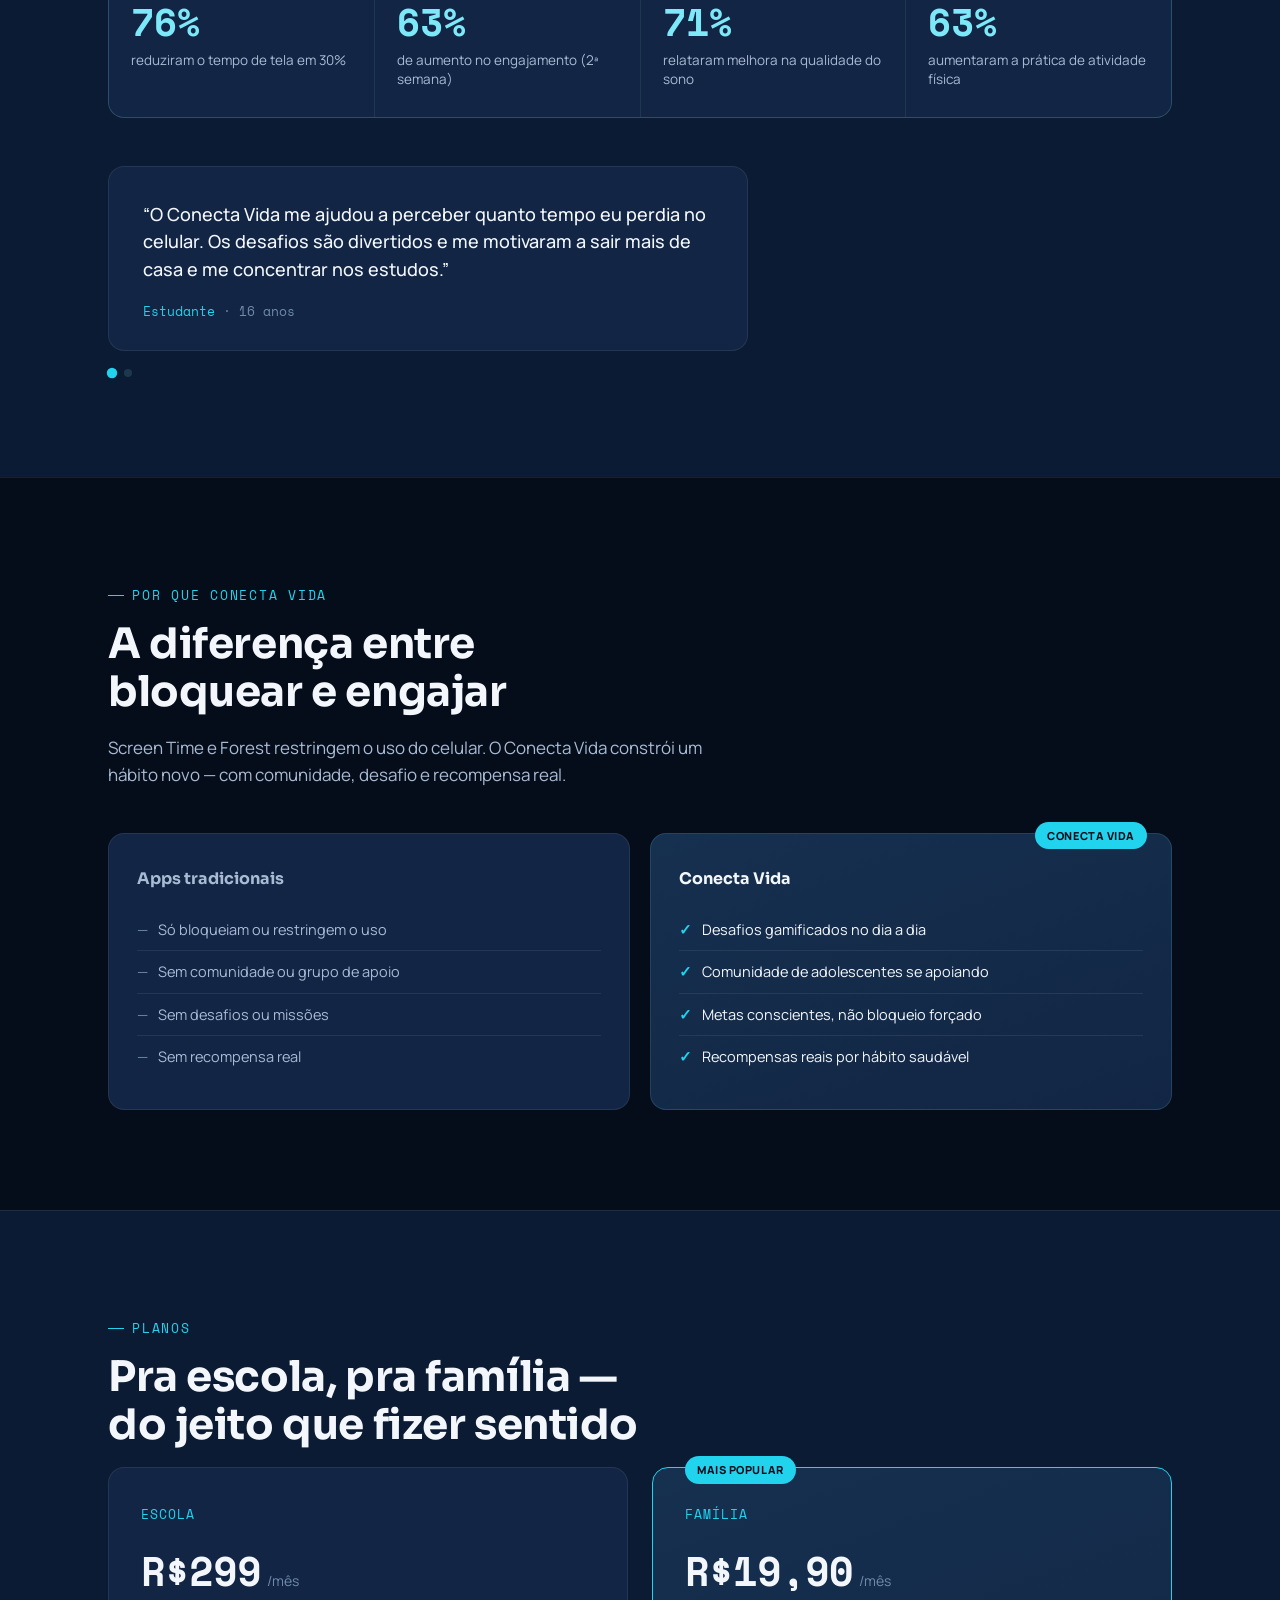
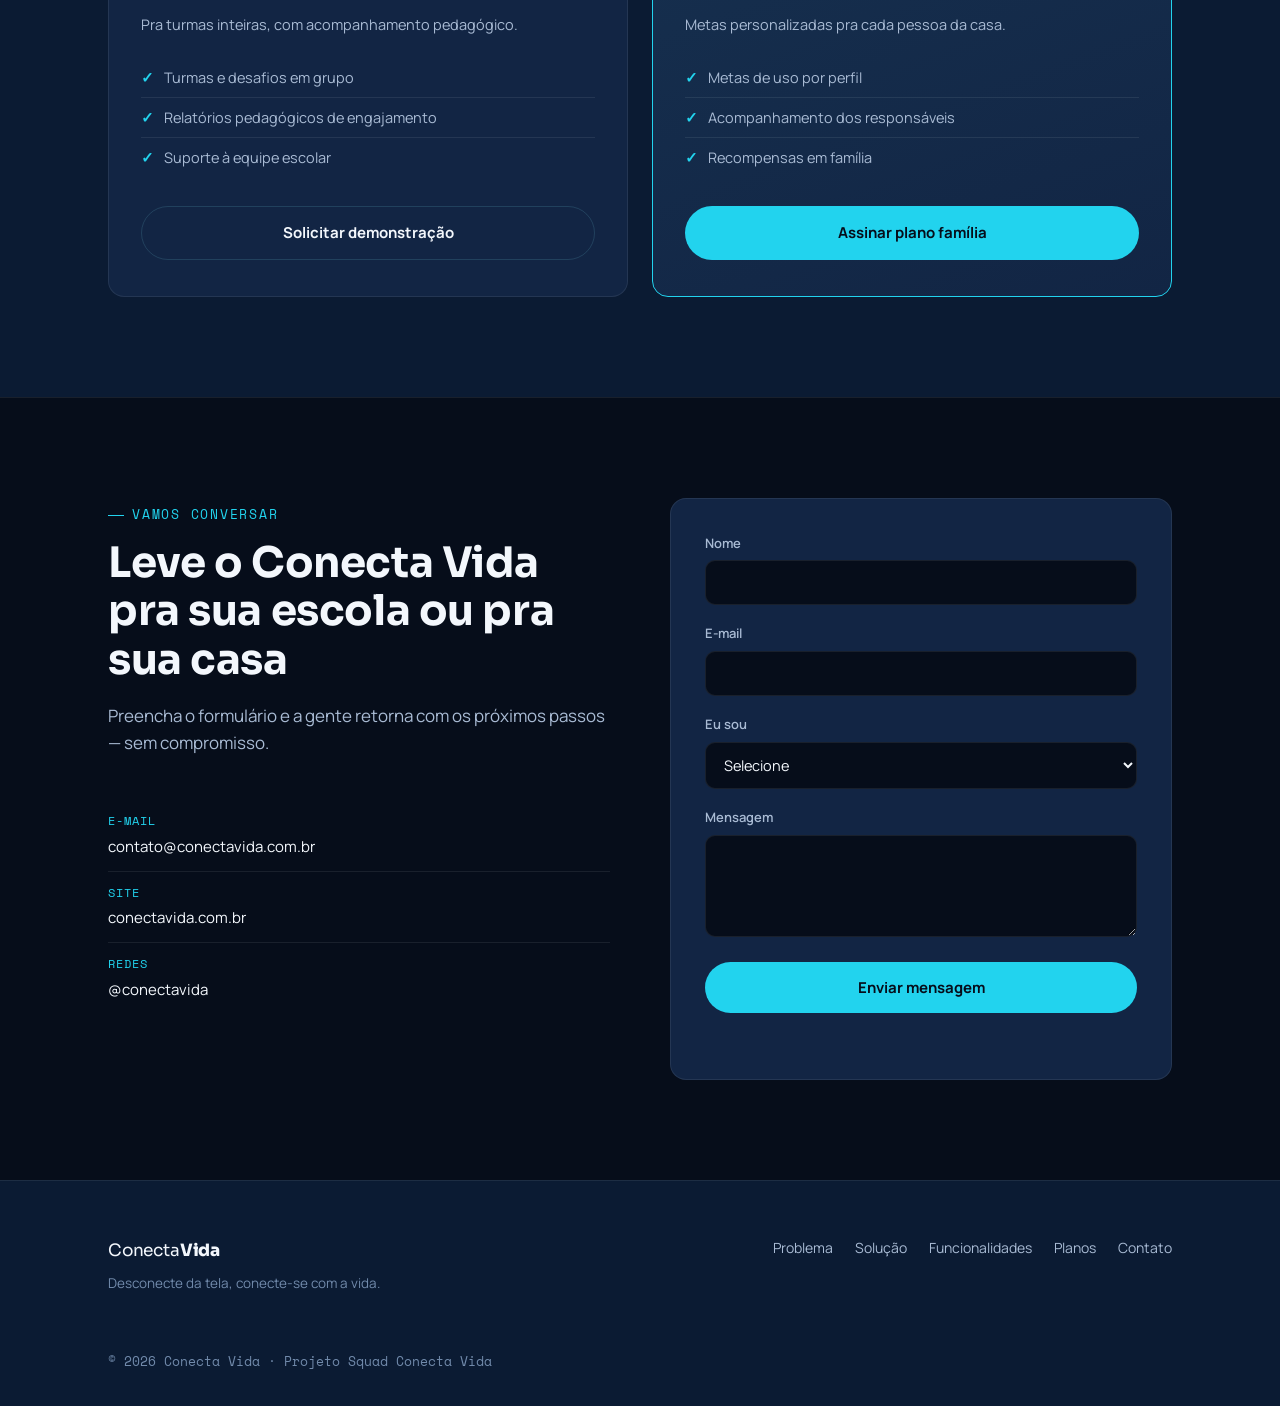
==== commit 1d719645: "att v2 Atualização de identação dos códigos da aplicação" ====
--- a/index.html
+++ b/index.html
@@ -1,222 +1,337 @@
-<!DOCTYPE html>
+<!doctype html>
 <html lang="pt-BR">
-<head>
-<meta charset="UTF-8">
-<meta name="viewport" content="width=device-width, initial-scale=1.0">
-<title>Conecta Vida — Desconecte da tela, conecte-se com a vida</title>
-<meta name="description" content="Conecta Vida transforma tempo de tela em desafios reais, hábitos saudáveis e recompensas de verdade para escolas, famílias e adolescentes.">
-<link rel="preconnect" href="https://fonts.googleapis.com">
-<link rel="preconnect" href="https://fonts.gstatic.com" crossorigin>
-<link href="https://fonts.googleapis.com/css2?family=Sora:wght@400;600;700;800&family=Manrope:wght@400;500;600;700&family=Space+Mono:wght@400;700&display=swap" rel="stylesheet">
-<link rel="stylesheet" href="style.css">
-<noscript><style>.reveal{opacity:1!important;transform:none!important;}</style></noscript>
-</head>
-<body>
-
-<a class="skip-link" href="#main">Pular para o conteúdo</a>
-
-<!-- ===== HEADER ===== -->
-<header class="site-header" id="siteHeader">
-  <div class="wrap header-inner">
-    <a href="#top" class="brand">
-      <span class="brand-mark" aria-hidden="true">
-        <svg viewBox="0 0 40 40" fill="none"><path d="M20 4C11.16 4 4 11.16 4 20s7.16 16 16 16 16-7.16 16-16" stroke="currentColor" stroke-width="3" stroke-linecap="round"/><circle cx="20" cy="20" r="4" fill="currentColor"/></svg>
-      </span>
-      <span class="brand-name">Conecta<strong>Vida</strong></span>
-    </a>
-
-    <nav class="main-nav" id="mainNav" aria-label="Navegação principal">
-      <a href="#problema">Problema</a>
-      <a href="#solucao">Solução</a>
-      <a href="#funcionalidades">Funcionalidades</a>
-      <a href="#resultados">Resultados</a>
-      <a href="#planos">Planos</a>
-      <a href="#contato" class="nav-cta">Falar com a gente</a>
-    </nav>
-
-    <button class="nav-toggle" id="navToggle" aria-label="Abrir menu" aria-expanded="false" aria-controls="mainNav">
-      <span></span><span></span><span></span>
-    </button>
-  </div>
-</header>
-
-<main id="main">
-
-  <!-- ===== HERO ===== -->
-  <section class="hero" id="top">
-    <div class="hero-signal" aria-hidden="true">
-      <svg viewBox="0 0 800 800" class="signal-svg">
-        <circle cx="700" cy="400" r="90" class="ring r1"/>
-        <circle cx="700" cy="400" r="180" class="ring r2"/>
-        <circle cx="700" cy="400" r="270" class="ring r3"/>
-        <circle cx="700" cy="400" r="360" class="ring r4"/>
-        <circle cx="700" cy="400" r="450" class="ring r5"/>
-      </svg>
-    </div>
-
-    <div class="wrap hero-inner">
-      <p class="eyebrow reveal">Projeto Squad Conecta Vida</p>
-      <h1 class="hero-title reveal">Desconecte da<br>tela. Conecte-se<br>com a <em>vida</em>.</h1>
-      <p class="hero-sub reveal">Conecta Vida transforma tempo de tela em desafios reais, hábitos saudáveis e recompensas de verdade — para escolas, famílias e adolescentes em busca de equilíbrio digital.</p>
-      <div class="hero-actions reveal">
-        <a href="#solucao" class="btn btn-primary">Ver como funciona</a>
-        <a href="#contato" class="btn btn-ghost">Falar com a gente</a>
+  <head>
+    <meta charset="UTF-8" />
+    <meta name="viewport" content="width=device-width, initial-scale=1.0" />
+    <title>Conecta Vida — Desconecte da tela, conecte-se com a vida</title>
+    <meta
+      name="description"
+      content="Conecta Vida transforma tempo de tela em desafios reais, hábitos saudáveis e recompensas de verdade para escolas, famílias e adolescentes."
+    />
+    <link rel="preconnect" href="https://fonts.googleapis.com" />
+    <link rel="preconnect" href="https://fonts.gstatic.com" crossorigin />
+    <link
+      href="https://fonts.googleapis.com/css2?family=Sora:wght@400;600;700;800&family=Manrope:wght@400;500;600;700&family=Space+Mono:wght@400;700&display=swap"
+      rel="stylesheet"
+    />
+    <link rel="stylesheet" href="style.css" />
+    <noscript
+      ><style>
+        .reveal {
+          opacity: 1 !important;
+          transform: none !important;
+        }
+      </style></noscript
+    >
+  </head>
+  <body>
+    <a class="skip-link" href="#main">Pular para o conteúdo</a>
+
+    <!-- ===== HEADER ===== -->
+    <header class="site-header" id="siteHeader">
+      <div class="wrap header-inner">
+        <a href="#top" class="brand">
+          <span class="brand-mark" aria-hidden="true">
+            <svg viewBox="0 0 40 40" fill="none">
+              <path
+                d="M20 4C11.16 4 4 11.16 4 20s7.16 16 16 16 16-7.16 16-16"
+                stroke="currentColor"
+                stroke-width="3"
+                stroke-linecap="round"
+              />
+              <circle cx="20" cy="20" r="4" fill="currentColor" />
+            </svg>
+          </span>
+          <span class="brand-name">Conecta<strong>Vida</strong></span>
+        </a>
+
+        <nav class="main-nav" id="mainNav" aria-label="Navegação principal">
+          <a href="#problema">Problema</a>
+          <a href="#solucao">Solução</a>
+          <a href="#funcionalidades">Funcionalidades</a>
+          <a href="#resultados">Resultados</a>
+          <a href="#planos">Planos</a>
+          <a href="#contato" class="nav-cta">Falar com a gente</a>
+        </nav>
+
+        <button
+          class="nav-toggle"
+          id="navToggle"
+          aria-label="Abrir menu"
+          aria-expanded="false"
+          aria-controls="mainNav"
+        >
+          <span></span><span></span><span></span>
+        </button>
       </div>
-      <p class="hero-trust reveal">Testado com turmas do ensino médio · resultados em 2 semanas de uso</p>
-    </div>
-  </section>
-
-  <!-- ===== PROBLEMA ===== -->
-  <section class="section" id="problema">
-    <div class="wrap">
-      <p class="eyebrow reveal">O problema</p>
-      <h2 class="section-title reveal">O tempo de tela virou o maior<br>concorrente da vida real</h2>
-      <p class="section-lede reveal">Jovens brasileiros passam em média mais de 9 horas por dia em frente às telas. Redes sociais, jogos e vídeos dominam o tempo livre — e o resultado aparece na concentração, no sono e na vida social.</p>
-
-      <div class="stat-grid reveal" id="problemStats" data-stat-group="problemStats"></div>
-
-      <blockquote class="pull-quote reveal">
-        <p><span class="pq-mark" aria-hidden="true">“</span>81% dos próprios adolescentes dizem que querem mudar esse hábito.</p>
-        <cite>Pesquisa aplicada com estudantes do ensino médio</cite>
-      </blockquote>
-    </div>
-  </section>
-
-  <!-- ===== SOLUÇÃO ===== -->
-  <section class="section section-alt" id="solucao">
-    <div class="wrap">
-      <p class="eyebrow reveal">A solução</p>
-      <h2 class="section-title reveal">Três engrenagens,<br>um hábito novo</h2>
-      <p class="section-lede reveal">Desafio vira meta. Meta vira progresso. Progresso vira recompensa real — nessa ordem, em ciclo.</p>
-
-      <ol class="pillar-list reveal" id="pillarList" data-stat-group="pillars"></ol>
-    </div>
-  </section>
-
-  <!-- ===== FUNCIONALIDADES ===== -->
-  <section class="section" id="funcionalidades">
-    <div class="wrap">
-      <p class="eyebrow reveal">Dentro do app</p>
-      <h2 class="section-title reveal">O que a plataforma coloca<br>na mão do adolescente</h2>
-
-      <div class="feature-grid reveal" id="featureGrid" data-stat-group="features"></div>
-    </div>
-  </section>
-
-  <!-- ===== RESULTADOS ===== -->
-  <section class="section section-alt" id="resultados">
-    <div class="wrap">
-      <p class="eyebrow reveal">Resultados do piloto</p>
-      <h2 class="section-title reveal">Três turmas do ensino médio.<br>Duas semanas. Resultado real.</h2>
-
-      <div class="stat-grid reveal" id="resultStats" data-stat-group="resultStats"></div>
-
-      <div class="testimonial reveal" id="testimonial" aria-live="polite">
-        <!-- preenchido via JS -->
+    </header>
+
+    <main id="main">
+      <!-- ===== HERO ===== -->
+      <section class="hero" id="top">
+        <div class="hero-signal" aria-hidden="true">
+          <svg viewBox="0 0 800 800" class="signal-svg">
+            <circle cx="700" cy="400" r="90" class="ring r1" />
+            <circle cx="700" cy="400" r="180" class="ring r2" />
+            <circle cx="700" cy="400" r="270" class="ring r3" />
+            <circle cx="700" cy="400" r="360" class="ring r4" />
+            <circle cx="700" cy="400" r="450" class="ring r5" />
+          </svg>
+        </div>
+
+        <div class="wrap hero-inner">
+          <p class="eyebrow reveal">Projeto Squad Conecta Vida</p>
+          <h1 class="hero-title reveal">
+            Desconecte da<br />tela. Conecte-se<br />com a <em>vida</em>.
+          </h1>
+          <p class="hero-sub reveal">
+            Conecta Vida transforma tempo de tela em desafios reais, hábitos
+            saudáveis e recompensas de verdade — para escolas, famílias e
+            adolescentes em busca de equilíbrio digital.
+          </p>
+          <div class="hero-actions reveal">
+            <a href="#solucao" class="btn btn-primary">Ver como funciona</a>
+            <a href="#contato" class="btn btn-ghost">Falar com a gente</a>
+          </div>
+          <p class="hero-trust reveal">
+            Testado com turmas do ensino médio · resultados em 2 semanas de uso
+          </p>
+        </div>
+      </section>
+
+      <!-- ===== PROBLEMA ===== -->
+      <section class="section" id="problema">
+        <div class="wrap">
+          <p class="eyebrow reveal">O problema</p>
+          <h2 class="section-title reveal">
+            O tempo de tela virou o maior<br />concorrente da vida real
+          </h2>
+          <p class="section-lede reveal">
+            Jovens brasileiros passam em média mais de 9 horas por dia em frente
+            às telas. Redes sociais, jogos e vídeos dominam o tempo livre — e o
+            resultado aparece na concentração, no sono e na vida social.
+          </p>
+
+          <div
+            class="stat-grid reveal"
+            id="problemStats"
+            data-stat-group="problemStats"
+          ></div>
+
+          <blockquote class="pull-quote reveal">
+            <p>
+              <span class="pq-mark" aria-hidden="true">“</span>81% dos próprios
+              adolescentes dizem que querem mudar esse hábito.
+            </p>
+            <cite>Pesquisa aplicada com estudantes do ensino médio</cite>
+          </blockquote>
+        </div>
+      </section>
+
+      <!-- ===== SOLUÇÃO ===== -->
+      <section class="section section-alt" id="solucao">
+        <div class="wrap">
+          <p class="eyebrow reveal">A solução</p>
+          <h2 class="section-title reveal">
+            Três engrenagens,<br />um hábito novo
+          </h2>
+          <p class="section-lede reveal">
+            Desafio vira meta. Meta vira progresso. Progresso vira recompensa
+            real — nessa ordem, em ciclo.
+          </p>
+
+          <ol
+            class="pillar-list reveal"
+            id="pillarList"
+            data-stat-group="pillars"
+          ></ol>
+        </div>
+      </section>
+
+      <!-- ===== FUNCIONALIDADES ===== -->
+      <section class="section" id="funcionalidades">
+        <div class="wrap">
+          <p class="eyebrow reveal">Dentro do app</p>
+          <h2 class="section-title reveal">
+            O que a plataforma coloca<br />na mão do adolescente
+          </h2>
+
+          <div
+            class="feature-grid reveal"
+            id="featureGrid"
+            data-stat-group="features"
+          ></div>
+        </div>
+      </section>
+
+      <!-- ===== RESULTADOS ===== -->
+      <section class="section section-alt" id="resultados">
+        <div class="wrap">
+          <p class="eyebrow reveal">Resultados do piloto</p>
+          <h2 class="section-title reveal">
+            Três turmas do ensino médio.<br />Duas semanas. Resultado real.
+          </h2>
+
+          <div
+            class="stat-grid reveal"
+            id="resultStats"
+            data-stat-group="resultStats"
+          ></div>
+
+          <div class="testimonial reveal" id="testimonial" aria-live="polite">
+            <!-- preenchido via JS -->
+          </div>
+          <div
+            class="testimonial-dots"
+            id="testimonialDots"
+            role="tablist"
+            aria-label="Depoimentos"
+          ></div>
+        </div>
+      </section>
+
+      <!-- ===== DIFERENCIAL ===== -->
+      <section class="section" id="diferencial">
+        <div class="wrap">
+          <p class="eyebrow reveal">Por que Conecta Vida</p>
+          <h2 class="section-title reveal">
+            A diferença entre<br />bloquear e engajar
+          </h2>
+          <p class="section-lede reveal">
+            Screen Time e Forest restringem o uso do celular. O Conecta Vida
+            constrói um hábito novo — com comunidade, desafio e recompensa real.
+          </p>
+
+          <div class="compare reveal">
+            <div class="compare-col compare-them">
+              <h3>Apps tradicionais</h3>
+              <ul id="compareThem"></ul>
+            </div>
+            <div class="compare-col compare-us">
+              <span class="compare-badge">Conecta Vida</span>
+              <h3>Conecta Vida</h3>
+              <ul id="compareUs"></ul>
+            </div>
+          </div>
+        </div>
+      </section>
+
+      <!-- ===== PLANOS ===== -->
+      <section class="section section-alt" id="planos">
+        <div class="wrap">
+          <p class="eyebrow reveal">Planos</p>
+          <h2 class="section-title reveal">
+            Pra escola, pra família —<br />do jeito que fizer sentido
+          </h2>
+
+          <div
+            class="plan-grid reveal"
+            id="planGrid"
+            data-stat-group="plans"
+          ></div>
+        </div>
+      </section>
+
+      <!-- ===== CONTATO ===== -->
+      <section class="section" id="contato">
+        <div class="wrap contact-wrap">
+          <div class="contact-copy reveal">
+            <p class="eyebrow">Vamos conversar</p>
+            <h2 class="section-title">
+              Leve o Conecta Vida pra sua escola ou pra sua casa
+            </h2>
+            <p class="section-lede">
+              Preencha o formulário e a gente retorna com os próximos passos —
+              sem compromisso.
+            </p>
+            <ul class="contact-info">
+              <li><span>E-mail</span> contato@conectavida.com.br</li>
+              <li><span>Site</span> conectavida.com.br</li>
+              <li><span>Redes</span> @conectavida</li>
+            </ul>
+          </div>
+
+          <form class="contact-form reveal" id="contactForm" novalidate>
+            <div class="form-row">
+              <label for="nome">Nome</label>
+              <input
+                type="text"
+                id="nome"
+                name="nome"
+                required
+                autocomplete="name"
+              />
+            </div>
+            <div class="form-row">
+              <label for="email">E-mail</label>
+              <input
+                type="email"
+                id="email"
+                name="email"
+                required
+                autocomplete="email"
+              />
+            </div>
+            <div class="form-row">
+              <label for="perfil">Eu sou</label>
+              <select id="perfil" name="perfil" required>
+                <option value="">Selecione</option>
+                <option value="escola">Escola</option>
+                <option value="familia">Família</option>
+                <option value="investidor">Investidor(a)</option>
+                <option value="outro">Outro</option>
+              </select>
+            </div>
+            <div class="form-row">
+              <label for="mensagem">Mensagem</label>
+              <textarea
+                id="mensagem"
+                name="mensagem"
+                rows="4"
+                required
+              ></textarea>
+            </div>
+            <button
+              type="submit"
+              class="btn btn-primary btn-block"
+              id="submitBtn"
+            >
+              <span class="btn-label">Enviar mensagem</span>
+            </button>
+            <p
+              class="form-status"
+              id="formStatus"
+              role="status"
+              aria-live="polite"
+            ></p>
+          </form>
+        </div>
+      </section>
+    </main>
+
+    <!-- ===== FOOTER ===== -->
+    <footer class="site-footer">
+      <div class="wrap footer-inner">
+        <div class="footer-brand">
+          <span class="brand-name">Conecta<strong>Vida</strong></span>
+          <p>Desconecte da tela, conecte-se com a vida.</p>
+        </div>
+        <nav class="footer-nav" aria-label="Navegação do rodapé">
+          <a href="#problema">Problema</a>
+          <a href="#solucao">Solução</a>
+          <a href="#funcionalidades">Funcionalidades</a>
+          <a href="#planos">Planos</a>
+          <a href="#contato">Contato</a>
+        </nav>
+        <p class="footer-legal">
+          © 2026 Conecta Vida · Projeto Squad Conecta Vida
+        </p>
       </div>
-      <div class="testimonial-dots" id="testimonialDots" role="tablist" aria-label="Depoimentos"></div>
-    </div>
-  </section>
-
-  <!-- ===== DIFERENCIAL ===== -->
-  <section class="section" id="diferencial">
-    <div class="wrap">
-      <p class="eyebrow reveal">Por que Conecta Vida</p>
-      <h2 class="section-title reveal">A diferença entre<br>bloquear e engajar</h2>
-      <p class="section-lede reveal">Screen Time e Forest restringem o uso do celular. O Conecta Vida constrói um hábito novo — com comunidade, desafio e recompensa real.</p>
-
-      <div class="compare reveal">
-        <div class="compare-col compare-them">
-          <h3>Apps tradicionais</h3>
-          <ul id="compareThem"></ul>
-        </div>
-        <div class="compare-col compare-us">
-          <span class="compare-badge">Conecta Vida</span>
-          <h3>Conecta Vida</h3>
-          <ul id="compareUs"></ul>
-        </div>
-      </div>
-    </div>
-  </section>
-
-  <!-- ===== PLANOS ===== -->
-  <section class="section section-alt" id="planos">
-    <div class="wrap">
-      <p class="eyebrow reveal">Planos</p>
-      <h2 class="section-title reveal">Pra escola, pra família —<br>do jeito que fizer sentido</h2>
-
-      <div class="plan-grid reveal" id="planGrid" data-stat-group="plans"></div>
-    </div>
-  </section>
-
-  <!-- ===== CONTATO ===== -->
-  <section class="section" id="contato">
-    <div class="wrap contact-wrap">
-      <div class="contact-copy reveal">
-        <p class="eyebrow">Vamos conversar</p>
-        <h2 class="section-title">Leve o Conecta Vida pra sua escola ou pra sua casa</h2>
-        <p class="section-lede">Preencha o formulário e a gente retorna com os próximos passos — sem compromisso.</p>
-        <ul class="contact-info">
-          <li><span>E-mail</span> contato@conectavida.com.br</li>
-          <li><span>Site</span> conectavida.com.br</li>
-          <li><span>Redes</span> @conectavida</li>
-        </ul>
-      </div>
-
-      <form class="contact-form reveal" id="contactForm" novalidate>
-        <div class="form-row">
-          <label for="nome">Nome</label>
-          <input type="text" id="nome" name="nome" required autocomplete="name">
-        </div>
-        <div class="form-row">
-          <label for="email">E-mail</label>
-          <input type="email" id="email" name="email" required autocomplete="email">
-        </div>
-        <div class="form-row">
-          <label for="perfil">Eu sou</label>
-          <select id="perfil" name="perfil" required>
-            <option value="">Selecione</option>
-            <option value="escola">Escola</option>
-            <option value="familia">Família</option>
-            <option value="investidor">Investidor(a)</option>
-            <option value="outro">Outro</option>
-          </select>
-        </div>
-        <div class="form-row">
-          <label for="mensagem">Mensagem</label>
-          <textarea id="mensagem" name="mensagem" rows="4" required></textarea>
-        </div>
-        <button type="submit" class="btn btn-primary btn-block" id="submitBtn">
-          <span class="btn-label">Enviar mensagem</span>
-        </button>
-        <p class="form-status" id="formStatus" role="status" aria-live="polite"></p>
-      </form>
-    </div>
-  </section>
-
-</main>
-
-<!-- ===== FOOTER ===== -->
-<footer class="site-footer">
-  <div class="wrap footer-inner">
-    <div class="footer-brand">
-      <span class="brand-name">Conecta<strong>Vida</strong></span>
-      <p>Desconecte da tela, conecte-se com a vida.</p>
-    </div>
-    <nav class="footer-nav" aria-label="Navegação do rodapé">
-      <a href="#problema">Problema</a>
-      <a href="#solucao">Solução</a>
-      <a href="#funcionalidades">Funcionalidades</a>
-      <a href="#planos">Planos</a>
-      <a href="#contato">Contato</a>
-    </nav>
-    <p class="footer-legal">© 2026 Conecta Vida · Projeto Squad Conecta Vida</p>
-  </div>
-</footer>
-
-<div class="toast" id="toast" role="status" aria-live="polite"></div>
-
-<script src="data.js"></script>
-<script src="main.js"></script>
-</body>
-</html>
+    </footer>
+
+    <div class="toast" id="toast" role="status" aria-live="polite"></div>
+
+    <script src="data.js"></script>
+    <script src="main.js"></script>
+  </body>
+</html>
--- a/style.css
+++ b/style.css
@@ -1,408 +1,986 @@
 /* =========================================================
    CONECTA VIDA — design tokens
    ========================================================= */
-:root{
-  --bg-deep:   #060d1a;
-  --bg-base:   #0b1b33;
+:root {
+  --bg-deep: #060d1a;
+  --bg-base: #0b1b33;
   --bg-raised: #122544;
-  --bg-raised-2:#16304f;
-
-  --cyan:      #22d3ee;
+  --bg-raised-2: #16304f;
+
+  --cyan: #22d3ee;
   --cyan-soft: #7de8f7;
-  --cyan-dim:  #0e7c99;
-
-  --white:     #f3f7fc;
-  --fog:       #a9bbd4;
-  --fog-dim:   #718aab;
-
-  --amber:     #fbbf24;
-
-  --line:      rgba(125,232,247,0.14);
-  --line-soft: rgba(243,247,252,0.08);
-
-  --font-display: 'Sora', sans-serif;
-  --font-body:    'Manrope', sans-serif;
-  --font-mono:    'Space Mono', monospace;
+  --cyan-dim: #0e7c99;
+
+  --white: #f3f7fc;
+  --fog: #a9bbd4;
+  --fog-dim: #718aab;
+
+  --amber: #fbbf24;
+
+  --line: rgba(125, 232, 247, 0.14);
+  --line-soft: rgba(243, 247, 252, 0.08);
+
+  --font-display: "Sora", sans-serif;
+  --font-body: "Manrope", sans-serif;
+  --font-mono: "Space Mono", monospace;
 
   --radius: 16px;
   --radius-sm: 10px;
   --wrap: 1120px;
 
-  --ease: cubic-bezier(.16,.84,.44,1);
-}
-
-*,*::before,*::after{ box-sizing:border-box; }
-html{ scroll-behavior:smooth; }
-@media (prefers-reduced-motion: reduce){
-  html{ scroll-behavior:auto; }
-  *,*::before,*::after{ animation-duration:0.001ms !important; animation-iteration-count:1 !important; transition-duration:0.001ms !important; scroll-behavior:auto !important; }
-}
-
-body{
-  margin:0;
-  background:var(--bg-deep);
-  color:var(--white);
-  font-family:var(--font-body);
-  font-size:16px;
-  line-height:1.6;
-  -webkit-font-smoothing:antialiased;
-}
-
-h1,h2,h3{ font-family:var(--font-display); margin:0; color:var(--white); }
-p{ margin:0; }
-ul,ol{ margin:0; padding:0; list-style:none; }
-a{ color:inherit; text-decoration:none; }
-button{ font-family:inherit; cursor:pointer; }
-img,svg{ display:block; max-width:100%; }
-
-.wrap{ max-width:var(--wrap); margin:0 auto; padding:0 28px; }
-
-.skip-link{
-  position:absolute; left:-999px; top:0; background:var(--cyan); color:var(--bg-deep);
-  padding:12px 18px; z-index:200; border-radius:0 0 8px 0; font-weight:700;
-}
-.skip-link:focus{ left:0; }
-
-:focus-visible{ outline:2px solid var(--cyan); outline-offset:3px; border-radius:4px; }
+  --ease: cubic-bezier(0.16, 0.84, 0.44, 1);
+}
+
+*,
+*::before,
+*::after {
+  box-sizing: border-box;
+}
+html {
+  scroll-behavior: smooth;
+}
+@media (prefers-reduced-motion: reduce) {
+  html {
+    scroll-behavior: auto;
+  }
+  *,
+  *::before,
+  *::after {
+    animation-duration: 0.001ms !important;
+    animation-iteration-count: 1 !important;
+    transition-duration: 0.001ms !important;
+    scroll-behavior: auto !important;
+  }
+}
+
+body {
+  margin: 0;
+  background: var(--bg-deep);
+  color: var(--white);
+  font-family: var(--font-body);
+  font-size: 16px;
+  line-height: 1.6;
+  -webkit-font-smoothing: antialiased;
+}
+
+h1,
+h2,
+h3 {
+  font-family: var(--font-display);
+  margin: 0;
+  color: var(--white);
+}
+p {
+  margin: 0;
+}
+ul,
+ol {
+  margin: 0;
+  padding: 0;
+  list-style: none;
+}
+a {
+  color: inherit;
+  text-decoration: none;
+}
+button {
+  font-family: inherit;
+  cursor: pointer;
+}
+img,
+svg {
+  display: block;
+  max-width: 100%;
+}
+
+.wrap {
+  max-width: var(--wrap);
+  margin: 0 auto;
+  padding: 0 28px;
+}
+
+.skip-link {
+  position: absolute;
+  left: -999px;
+  top: 0;
+  background: var(--cyan);
+  color: var(--bg-deep);
+  padding: 12px 18px;
+  z-index: 200;
+  border-radius: 0 0 8px 0;
+  font-weight: 700;
+}
+.skip-link:focus {
+  left: 0;
+}
+
+:focus-visible {
+  outline: 2px solid var(--cyan);
+  outline-offset: 3px;
+  border-radius: 4px;
+}
 
 /* =========================================================
    EYEBROW / SECTION TITLES
    ========================================================= */
-.eyebrow{
-  font-family:var(--font-mono);
-  font-size:12.5px;
-  letter-spacing:.14em;
-  text-transform:uppercase;
-  color:var(--cyan);
-  margin:0 0 14px;
-  display:inline-flex;
-  align-items:center;
-  gap:8px;
-}
-.eyebrow::before{
-  content:'';
-  width:16px; height:1px; background:var(--cyan);
-}
-
-.section-title{
-  font-size:clamp(28px, 4vw, 42px);
-  font-weight:700;
-  line-height:1.15;
-  letter-spacing:-0.01em;
-  margin-bottom:18px;
-}
-
-.section-lede{
-  font-size:17px;
-  color:var(--fog);
-  max-width:640px;
-  margin-bottom:44px;
-}
-
-.section{ padding:100px 0; border-top:1px solid var(--line-soft); }
-.section-alt{ background:var(--bg-base); }
+.eyebrow {
+  font-family: var(--font-mono);
+  font-size: 12.5px;
+  letter-spacing: 0.14em;
+  text-transform: uppercase;
+  color: var(--cyan);
+  margin: 0 0 14px;
+  display: inline-flex;
+  align-items: center;
+  gap: 8px;
+}
+.eyebrow::before {
+  content: "";
+  width: 16px;
+  height: 1px;
+  background: var(--cyan);
+}
+
+.section-title {
+  font-size: clamp(28px, 4vw, 42px);
+  font-weight: 700;
+  line-height: 1.15;
+  letter-spacing: -0.01em;
+  margin-bottom: 18px;
+}
+
+.section-lede {
+  font-size: 17px;
+  color: var(--fog);
+  max-width: 640px;
+  margin-bottom: 44px;
+}
+
+.section {
+  padding: 100px 0;
+  border-top: 1px solid var(--line-soft);
+}
+.section-alt {
+  background: var(--bg-base);
+}
 
 /* =========================================================
    HEADER
    ========================================================= */
-.site-header{
-  position:fixed; top:0; left:0; right:0; z-index:100;
-  padding:18px 0;
-  transition:background .3s var(--ease), padding .3s var(--ease), border-color .3s var(--ease);
-  border-bottom:1px solid transparent;
-}
-.site-header.is-scrolled{
-  background:rgba(6,13,26,0.85);
-  backdrop-filter:blur(10px);
-  padding:12px 0;
-  border-bottom-color:var(--line);
-}
-.header-inner{ display:flex; align-items:center; justify-content:space-between; gap:24px; }
-
-.brand{ display:flex; align-items:center; gap:10px; }
-.brand-mark{ width:30px; height:30px; color:var(--cyan); }
-.brand-name{ font-family:var(--font-display); font-size:17px; font-weight:400; letter-spacing:-.01em; }
-.brand-name strong{ font-weight:800; }
-
-.main-nav{ display:flex; align-items:center; gap:30px; }
-.main-nav a{ font-size:14.5px; color:var(--fog); font-weight:500; transition:color .2s; }
-.main-nav a:hover{ color:var(--white); }
-.nav-cta{
-  color:var(--bg-deep) !important;
-  background:var(--cyan);
-  padding:9px 18px;
-  border-radius:999px;
-  font-weight:700 !important;
-}
-.nav-cta:hover{ background:var(--cyan-soft); }
-
-.nav-toggle{
-  display:none; flex-direction:column; justify-content:center; gap:5px;
-  width:38px; height:38px; background:none; border:1px solid var(--line); border-radius:8px;
-}
-.nav-toggle span{ width:16px; height:2px; background:var(--white); margin:0 auto; transition:transform .25s, opacity .25s; }
-.nav-toggle[aria-expanded="true"] span:nth-child(1){ transform:translateY(7px) rotate(45deg); }
-.nav-toggle[aria-expanded="true"] span:nth-child(2){ opacity:0; }
-.nav-toggle[aria-expanded="true"] span:nth-child(3){ transform:translateY(-7px) rotate(-45deg); }
+.site-header {
+  position: fixed;
+  top: 0;
+  left: 0;
+  right: 0;
+  z-index: 100;
+  padding: 18px 0;
+  transition:
+    background 0.3s var(--ease),
+    padding 0.3s var(--ease),
+    border-color 0.3s var(--ease);
+  border-bottom: 1px solid transparent;
+}
+.site-header.is-scrolled {
+  background: rgba(6, 13, 26, 0.85);
+  backdrop-filter: blur(10px);
+  padding: 12px 0;
+  border-bottom-color: var(--line);
+}
+.header-inner {
+  display: flex;
+  align-items: center;
+  justify-content: space-between;
+  gap: 24px;
+}
+
+.brand {
+  display: flex;
+  align-items: center;
+  gap: 10px;
+}
+.brand-mark {
+  width: 30px;
+  height: 30px;
+  color: var(--cyan);
+}
+.brand-name {
+  font-family: var(--font-display);
+  font-size: 17px;
+  font-weight: 400;
+  letter-spacing: -0.01em;
+}
+.brand-name strong {
+  font-weight: 800;
+}
+
+.main-nav {
+  display: flex;
+  align-items: center;
+  gap: 30px;
+}
+.main-nav a {
+  font-size: 14.5px;
+  color: var(--fog);
+  font-weight: 500;
+  transition: color 0.2s;
+}
+.main-nav a:hover {
+  color: var(--white);
+}
+.nav-cta {
+  color: var(--bg-deep) !important;
+  background: var(--cyan);
+  padding: 9px 18px;
+  border-radius: 999px;
+  font-weight: 700 !important;
+}
+.nav-cta:hover {
+  background: var(--cyan-soft);
+}
+
+.nav-toggle {
+  display: none;
+  flex-direction: column;
+  justify-content: center;
+  gap: 5px;
+  width: 38px;
+  height: 38px;
+  background: none;
+  border: 1px solid var(--line);
+  border-radius: 8px;
+}
+.nav-toggle span {
+  width: 16px;
+  height: 2px;
+  background: var(--white);
+  margin: 0 auto;
+  transition:
+    transform 0.25s,
+    opacity 0.25s;
+}
+.nav-toggle[aria-expanded="true"] span:nth-child(1) {
+  transform: translateY(7px) rotate(45deg);
+}
+.nav-toggle[aria-expanded="true"] span:nth-child(2) {
+  opacity: 0;
+}
+.nav-toggle[aria-expanded="true"] span:nth-child(3) {
+  transform: translateY(-7px) rotate(-45deg);
+}
 
 /* =========================================================
    HERO
    ========================================================= */
-.hero{
-  position:relative;
-  padding:190px 0 120px;
-  overflow:hidden;
+.hero {
+  position: relative;
+  padding: 190px 0 120px;
+  overflow: hidden;
   background:
-    radial-gradient(ellipse 900px 600px at 78% 30%, rgba(34,211,238,0.13), transparent 60%),
+    radial-gradient(
+      ellipse 900px 600px at 78% 30%,
+      rgba(34, 211, 238, 0.13),
+      transparent 60%
+    ),
     var(--bg-deep);
 }
-.hero-signal{ position:absolute; inset:0; pointer-events:none; }
-.signal-svg{ position:absolute; right:-220px; top:50%; transform:translateY(-50%); width:900px; height:900px; opacity:.55; }
-.signal-svg .ring{ fill:none; stroke:var(--cyan-dim); stroke-width:1; }
-.signal-svg .r1{ stroke:var(--cyan); opacity:.5; }
-.signal-svg .r2{ animation:pulse 6s ease-in-out infinite; }
-.signal-svg .r3{ animation:pulse 6s ease-in-out infinite 1.2s; }
-.signal-svg .r4{ animation:pulse 6s ease-in-out infinite 2.4s; }
-.signal-svg .r5{ animation:pulse 6s ease-in-out infinite 3.6s; }
-@keyframes pulse{
-  0%,100%{ opacity:.12; }
-  50%{ opacity:.42; }
-}
-
-.hero-inner{ position:relative; max-width:680px; }
-.hero-title{
-  font-size:clamp(40px, 6vw, 68px);
-  font-weight:800;
-  line-height:1.06;
-  letter-spacing:-0.02em;
-  margin-bottom:26px;
-}
-.hero-title em{ font-style:normal; color:var(--cyan); }
-.hero-sub{ font-size:18.5px; color:var(--fog); max-width:520px; margin-bottom:38px; }
-.hero-actions{ display:flex; gap:14px; flex-wrap:wrap; margin-bottom:26px; }
-.hero-trust{ font-family:var(--font-mono); font-size:12.5px; color:var(--fog-dim); }
+.hero-signal {
+  position: absolute;
+  inset: 0;
+  pointer-events: none;
+}
+.signal-svg {
+  position: absolute;
+  right: -220px;
+  top: 50%;
+  transform: translateY(-50%);
+  width: 900px;
+  height: 900px;
+  opacity: 0.55;
+}
+.signal-svg .ring {
+  fill: none;
+  stroke: var(--cyan-dim);
+  stroke-width: 1;
+}
+.signal-svg .r1 {
+  stroke: var(--cyan);
+  opacity: 0.5;
+}
+.signal-svg .r2 {
+  animation: pulse 6s ease-in-out infinite;
+}
+.signal-svg .r3 {
+  animation: pulse 6s ease-in-out infinite 1.2s;
+}
+.signal-svg .r4 {
+  animation: pulse 6s ease-in-out infinite 2.4s;
+}
+.signal-svg .r5 {
+  animation: pulse 6s ease-in-out infinite 3.6s;
+}
+@keyframes pulse {
+  0%,
+  100% {
+    opacity: 0.12;
+  }
+  50% {
+    opacity: 0.42;
+  }
+}
+
+.hero-inner {
+  position: relative;
+  max-width: 680px;
+}
+.hero-title {
+  font-size: clamp(40px, 6vw, 68px);
+  font-weight: 800;
+  line-height: 1.06;
+  letter-spacing: -0.02em;
+  margin-bottom: 26px;
+}
+.hero-title em {
+  font-style: normal;
+  color: var(--cyan);
+}
+.hero-sub {
+  font-size: 18.5px;
+  color: var(--fog);
+  max-width: 520px;
+  margin-bottom: 38px;
+}
+.hero-actions {
+  display: flex;
+  gap: 14px;
+  flex-wrap: wrap;
+  margin-bottom: 26px;
+}
+.hero-trust {
+  font-family: var(--font-mono);
+  font-size: 12.5px;
+  color: var(--fog-dim);
+}
 
 /* reveal-on-scroll (JS toggles .is-visible) */
-.reveal{ opacity:0; transform:translateY(18px); transition:opacity .7s var(--ease), transform .7s var(--ease); }
-.reveal.is-visible{ opacity:1; transform:none; }
+.reveal {
+  opacity: 0;
+  transform: translateY(18px);
+  transition:
+    opacity 0.7s var(--ease),
+    transform 0.7s var(--ease);
+}
+.reveal.is-visible {
+  opacity: 1;
+  transform: none;
+}
 
 /* =========================================================
    BUTTONS
    ========================================================= */
-.btn{
-  display:inline-flex; align-items:center; justify-content:center; gap:8px;
-  padding:14px 26px; border-radius:999px; font-weight:700; font-size:15px;
-  border:1px solid transparent; transition:transform .2s var(--ease), background .2s, border-color .2s, box-shadow .2s;
-}
-.btn-primary{ background:var(--cyan); color:var(--bg-deep); box-shadow:0 0 0 0 rgba(34,211,238,0); }
-.btn-primary:hover{ background:var(--cyan-soft); transform:translateY(-2px); box-shadow:0 10px 30px -10px rgba(34,211,238,0.55); }
-.btn-ghost{ border-color:var(--line); color:var(--white); }
-.btn-ghost:hover{ border-color:var(--cyan); color:var(--cyan); }
-.btn-block{ width:100%; }
-.btn[disabled]{ opacity:.6; cursor:default; transform:none !important; }
+.btn {
+  display: inline-flex;
+  align-items: center;
+  justify-content: center;
+  gap: 8px;
+  padding: 14px 26px;
+  border-radius: 999px;
+  font-weight: 700;
+  font-size: 15px;
+  border: 1px solid transparent;
+  transition:
+    transform 0.2s var(--ease),
+    background 0.2s,
+    border-color 0.2s,
+    box-shadow 0.2s;
+}
+.btn-primary {
+  background: var(--cyan);
+  color: var(--bg-deep);
+  box-shadow: 0 0 0 0 rgba(34, 211, 238, 0);
+}
+.btn-primary:hover {
+  background: var(--cyan-soft);
+  transform: translateY(-2px);
+  box-shadow: 0 10px 30px -10px rgba(34, 211, 238, 0.55);
+}
+.btn-ghost {
+  border-color: var(--line);
+  color: var(--white);
+}
+.btn-ghost:hover {
+  border-color: var(--cyan);
+  color: var(--cyan);
+}
+.btn-block {
+  width: 100%;
+}
+.btn[disabled] {
+  opacity: 0.6;
+  cursor: default;
+  transform: none !important;
+}
 
 /* =========================================================
    STAT READOUT CARDS (signature motif)
    ========================================================= */
-.stat-grid{
-  display:grid; grid-template-columns:repeat(4,1fr); gap:1px;
-  background:var(--line); border:1px solid var(--line);
-  border-radius:var(--radius); overflow:hidden; margin-bottom:48px;
-}
-.stat-card{
-  background:var(--bg-raised); padding:28px 22px; position:relative;
-}
-.stat-card::before{
-  content:''; position:absolute; top:0; left:0; right:0; height:2px;
-  background:linear-gradient(90deg, transparent, var(--cyan), transparent);
-  opacity:.5;
-}
-.stat-value{
-  font-family:var(--font-mono); font-weight:700; font-size:clamp(28px,3.4vw,38px);
-  color:var(--cyan-soft); line-height:1; display:flex; align-items:baseline; gap:2px;
-}
-.stat-value .unit{ font-size:14px; color:var(--fog-dim); margin-left:6px; }
-.stat-label{ margin-top:10px; font-size:13.5px; color:var(--fog); line-height:1.4; }
-
-.pull-quote{
-  border-left:2px solid var(--cyan);
-  padding:6px 0 6px 26px;
-  max-width:600px;
-}
-.pull-quote p{ font-family:var(--font-display); font-size:22px; font-weight:600; line-height:1.4; }
-.pq-mark{ color:var(--cyan); }
-.pull-quote cite{ display:block; margin-top:12px; font-style:normal; font-size:13px; color:var(--fog-dim); }
+.stat-grid {
+  display: grid;
+  grid-template-columns: repeat(4, 1fr);
+  gap: 1px;
+  background: var(--line);
+  border: 1px solid var(--line);
+  border-radius: var(--radius);
+  overflow: hidden;
+  margin-bottom: 48px;
+}
+.stat-card {
+  background: var(--bg-raised);
+  padding: 28px 22px;
+  position: relative;
+}
+.stat-card::before {
+  content: "";
+  position: absolute;
+  top: 0;
+  left: 0;
+  right: 0;
+  height: 2px;
+  background: linear-gradient(90deg, transparent, var(--cyan), transparent);
+  opacity: 0.5;
+}
+.stat-value {
+  font-family: var(--font-mono);
+  font-weight: 700;
+  font-size: clamp(28px, 3.4vw, 38px);
+  color: var(--cyan-soft);
+  line-height: 1;
+  display: flex;
+  align-items: baseline;
+  gap: 2px;
+}
+.stat-value .unit {
+  font-size: 14px;
+  color: var(--fog-dim);
+  margin-left: 6px;
+}
+.stat-label {
+  margin-top: 10px;
+  font-size: 13.5px;
+  color: var(--fog);
+  line-height: 1.4;
+}
+
+.pull-quote {
+  border-left: 2px solid var(--cyan);
+  padding: 6px 0 6px 26px;
+  max-width: 600px;
+}
+.pull-quote p {
+  font-family: var(--font-display);
+  font-size: 22px;
+  font-weight: 600;
+  line-height: 1.4;
+}
+.pq-mark {
+  color: var(--cyan);
+}
+.pull-quote cite {
+  display: block;
+  margin-top: 12px;
+  font-style: normal;
+  font-size: 13px;
+  color: var(--fog-dim);
+}
 
 /* =========================================================
    PILLARS (solução — numerada, é sequência real)
    ========================================================= */
-.pillar-list{ display:grid; grid-template-columns:repeat(3,1fr); gap:24px; counter-reset:pillar; }
-.pillar-list li{
-  counter-increment:pillar;
-  background:var(--bg-raised); border:1px solid var(--line-soft); border-radius:var(--radius);
-  padding:30px 26px; position:relative;
-  transition:border-color .25s, transform .25s;
-}
-.pillar-list li:hover{ border-color:var(--line); transform:translateY(-3px); }
-.pillar-list li::before{
-  content:counter(pillar, decimal-leading-zero);
-  font-family:var(--font-mono); font-size:13px; color:var(--cyan);
-  display:block; margin-bottom:18px;
-}
-.pillar-list h3{ font-size:19px; margin-bottom:10px; }
-.pillar-list p{ color:var(--fog); font-size:14.5px; line-height:1.55; }
+.pillar-list {
+  display: grid;
+  grid-template-columns: repeat(3, 1fr);
+  gap: 24px;
+  counter-reset: pillar;
+}
+.pillar-list li {
+  counter-increment: pillar;
+  background: var(--bg-raised);
+  border: 1px solid var(--line-soft);
+  border-radius: var(--radius);
+  padding: 30px 26px;
+  position: relative;
+  transition:
+    border-color 0.25s,
+    transform 0.25s;
+}
+.pillar-list li:hover {
+  border-color: var(--line);
+  transform: translateY(-3px);
+}
+.pillar-list li::before {
+  content: counter(pillar, decimal-leading-zero);
+  font-family: var(--font-mono);
+  font-size: 13px;
+  color: var(--cyan);
+  display: block;
+  margin-bottom: 18px;
+}
+.pillar-list h3 {
+  font-size: 19px;
+  margin-bottom: 10px;
+}
+.pillar-list p {
+  color: var(--fog);
+  font-size: 14.5px;
+  line-height: 1.55;
+}
 
 /* =========================================================
    FEATURES
    ========================================================= */
-.feature-grid{ display:grid; grid-template-columns:repeat(4,1fr); gap:20px; }
-.feature-card{
-  background:var(--bg-raised); border:1px solid var(--line-soft); border-radius:var(--radius);
-  padding:26px 22px; transition:border-color .25s, transform .25s;
-}
-.feature-card:hover{ border-color:var(--line); transform:translateY(-3px); }
-.feature-icon{
-  width:38px; height:38px; color:var(--cyan); margin-bottom:16px;
-}
-.feature-card h3{ font-size:16.5px; margin-bottom:8px; }
-.feature-card p{ font-size:13.5px; color:var(--fog); line-height:1.55; }
+.feature-grid {
+  display: grid;
+  grid-template-columns: repeat(4, 1fr);
+  gap: 20px;
+}
+.feature-card {
+  background: var(--bg-raised);
+  border: 1px solid var(--line-soft);
+  border-radius: var(--radius);
+  padding: 26px 22px;
+  transition:
+    border-color 0.25s,
+    transform 0.25s;
+}
+.feature-card:hover {
+  border-color: var(--line);
+  transform: translateY(-3px);
+}
+.feature-icon {
+  width: 38px;
+  height: 38px;
+  color: var(--cyan);
+  margin-bottom: 16px;
+}
+.feature-card h3 {
+  font-size: 16.5px;
+  margin-bottom: 8px;
+}
+.feature-card p {
+  font-size: 13.5px;
+  color: var(--fog);
+  line-height: 1.55;
+}
 
 /* =========================================================
    TESTIMONIAL CAROUSEL
    ========================================================= */
-.testimonial{
-  max-width:640px; min-height:150px;
-  background:var(--bg-raised); border:1px solid var(--line-soft); border-radius:var(--radius);
-  padding:34px 34px 28px; position:relative;
-}
-.testimonial blockquote{ margin:0 0 18px; font-size:18px; line-height:1.55; font-weight:500; }
-.testimonial .who{ font-family:var(--font-mono); font-size:12.5px; color:var(--cyan); }
-.testimonial .who span{ color:var(--fog-dim); }
-.testimonial-dots{ display:flex; gap:8px; margin-top:18px; }
-.testimonial-dots button{
-  width:8px; height:8px; border-radius:50%; border:none; background:var(--line);
-  padding:0; transition:background .2s, transform .2s;
-}
-.testimonial-dots button.is-active{ background:var(--cyan); transform:scale(1.3); }
+.testimonial {
+  max-width: 640px;
+  min-height: 150px;
+  background: var(--bg-raised);
+  border: 1px solid var(--line-soft);
+  border-radius: var(--radius);
+  padding: 34px 34px 28px;
+  position: relative;
+}
+.testimonial blockquote {
+  margin: 0 0 18px;
+  font-size: 18px;
+  line-height: 1.55;
+  font-weight: 500;
+}
+.testimonial .who {
+  font-family: var(--font-mono);
+  font-size: 12.5px;
+  color: var(--cyan);
+}
+.testimonial .who span {
+  color: var(--fog-dim);
+}
+.testimonial-dots {
+  display: flex;
+  gap: 8px;
+  margin-top: 18px;
+}
+.testimonial-dots button {
+  width: 8px;
+  height: 8px;
+  border-radius: 50%;
+  border: none;
+  background: var(--line);
+  padding: 0;
+  transition:
+    background 0.2s,
+    transform 0.2s;
+}
+.testimonial-dots button.is-active {
+  background: var(--cyan);
+  transform: scale(1.3);
+}
 
 /* =========================================================
    COMPARISON
    ========================================================= */
-.compare{ display:grid; grid-template-columns:1fr 1fr; gap:20px; }
-.compare-col{
-  border-radius:var(--radius); padding:32px 28px; border:1px solid var(--line-soft);
-}
-.compare-them{ background:var(--bg-raised); }
-.compare-us{ background:linear-gradient(160deg, var(--bg-raised-2), var(--bg-raised)); border-color:var(--line); position:relative; }
-.compare-badge{
-  position:absolute; top:-12px; right:24px; background:var(--cyan); color:var(--bg-deep);
-  font-size:11px; font-weight:800; letter-spacing:.05em; padding:5px 12px; border-radius:999px;
-  text-transform:uppercase;
-}
-.compare-col h3{ font-size:16px; margin-bottom:18px; color:var(--fog); }
-.compare-us h3{ color:var(--white); }
-.compare-col ul li{
-  display:flex; gap:10px; align-items:flex-start; font-size:14.5px; color:var(--fog); padding:9px 0;
-  border-top:1px solid var(--line-soft);
-}
-.compare-col ul li:first-child{ border-top:none; }
-.compare-them ul li::before{ content:'—'; color:var(--fog-dim); }
-.compare-us ul li{ color:var(--white); }
-.compare-us ul li::before{ content:'✓'; color:var(--cyan); font-weight:700; }
+.compare {
+  display: grid;
+  grid-template-columns: 1fr 1fr;
+  gap: 20px;
+}
+.compare-col {
+  border-radius: var(--radius);
+  padding: 32px 28px;
+  border: 1px solid var(--line-soft);
+}
+.compare-them {
+  background: var(--bg-raised);
+}
+.compare-us {
+  background: linear-gradient(160deg, var(--bg-raised-2), var(--bg-raised));
+  border-color: var(--line);
+  position: relative;
+}
+.compare-badge {
+  position: absolute;
+  top: -12px;
+  right: 24px;
+  background: var(--cyan);
+  color: var(--bg-deep);
+  font-size: 11px;
+  font-weight: 800;
+  letter-spacing: 0.05em;
+  padding: 5px 12px;
+  border-radius: 999px;
+  text-transform: uppercase;
+}
+.compare-col h3 {
+  font-size: 16px;
+  margin-bottom: 18px;
+  color: var(--fog);
+}
+.compare-us h3 {
+  color: var(--white);
+}
+.compare-col ul li {
+  display: flex;
+  gap: 10px;
+  align-items: flex-start;
+  font-size: 14.5px;
+  color: var(--fog);
+  padding: 9px 0;
+  border-top: 1px solid var(--line-soft);
+}
+.compare-col ul li:first-child {
+  border-top: none;
+}
+.compare-them ul li::before {
+  content: "—";
+  color: var(--fog-dim);
+}
+.compare-us ul li {
+  color: var(--white);
+}
+.compare-us ul li::before {
+  content: "✓";
+  color: var(--cyan);
+  font-weight: 700;
+}
 
 /* =========================================================
    PLANS
    ========================================================= */
-.plan-grid{ display:grid; grid-template-columns:1fr 1fr; gap:24px; }
-.plan-card{
-  background:var(--bg-raised); border:1px solid var(--line-soft); border-radius:var(--radius);
-  padding:36px 32px; position:relative;
-}
-.plan-card.is-highlight{ border-color:var(--cyan); background:linear-gradient(160deg, var(--bg-raised-2), var(--bg-raised)); }
-.plan-card .compare-badge{ top:-12px; right:auto; left:32px; }
-.plan-name{ font-family:var(--font-mono); font-size:13px; color:var(--cyan); text-transform:uppercase; letter-spacing:.08em; margin-bottom:14px; }
-.plan-price{ display:flex; align-items:baseline; gap:6px; margin-bottom:10px; }
-.plan-price .amount{ font-family:var(--font-mono); font-size:40px; font-weight:700; }
-.plan-price .period{ color:var(--fog-dim); font-size:14px; }
-.plan-desc{ color:var(--fog); font-size:14.5px; margin-bottom:22px; }
-.plan-features{ margin-bottom:28px; }
-.plan-features li{ display:flex; gap:10px; padding:8px 0; font-size:14.5px; color:var(--fog); border-top:1px solid var(--line-soft); }
-.plan-features li:first-child{ border-top:none; }
-.plan-features li::before{ content:'✓'; color:var(--cyan); font-weight:700; }
+.plan-grid {
+  display: grid;
+  grid-template-columns: 1fr 1fr;
+  gap: 24px;
+}
+.plan-card {
+  background: var(--bg-raised);
+  border: 1px solid var(--line-soft);
+  border-radius: var(--radius);
+  padding: 36px 32px;
+  position: relative;
+}
+.plan-card.is-highlight {
+  border-color: var(--cyan);
+  background: linear-gradient(160deg, var(--bg-raised-2), var(--bg-raised));
+}
+.plan-card .compare-badge {
+  top: -12px;
+  right: auto;
+  left: 32px;
+}
+.plan-name {
+  font-family: var(--font-mono);
+  font-size: 13px;
+  color: var(--cyan);
+  text-transform: uppercase;
+  letter-spacing: 0.08em;
+  margin-bottom: 14px;
+}
+.plan-price {
+  display: flex;
+  align-items: baseline;
+  gap: 6px;
+  margin-bottom: 10px;
+}
+.plan-price .amount {
+  font-family: var(--font-mono);
+  font-size: 40px;
+  font-weight: 700;
+}
+.plan-price .period {
+  color: var(--fog-dim);
+  font-size: 14px;
+}
+.plan-desc {
+  color: var(--fog);
+  font-size: 14.5px;
+  margin-bottom: 22px;
+}
+.plan-features {
+  margin-bottom: 28px;
+}
+.plan-features li {
+  display: flex;
+  gap: 10px;
+  padding: 8px 0;
+  font-size: 14.5px;
+  color: var(--fog);
+  border-top: 1px solid var(--line-soft);
+}
+.plan-features li:first-child {
+  border-top: none;
+}
+.plan-features li::before {
+  content: "✓";
+  color: var(--cyan);
+  font-weight: 700;
+}
 
 /* =========================================================
    CONTACT
    ========================================================= */
-.contact-wrap{ display:grid; grid-template-columns:1fr 1fr; gap:60px; align-items:start; }
-.contact-info{ margin-top:30px; }
-.contact-info li{ padding:12px 0; border-top:1px solid var(--line-soft); font-size:15px; }
-.contact-info li:first-child{ border-top:none; }
-.contact-info li span{ display:block; font-family:var(--font-mono); font-size:11.5px; color:var(--cyan); text-transform:uppercase; letter-spacing:.08em; margin-bottom:4px; }
-
-.contact-form{ background:var(--bg-raised); border:1px solid var(--line-soft); border-radius:var(--radius); padding:34px; }
-.form-row{ margin-bottom:18px; }
-.form-row label{ display:block; font-size:13px; color:var(--fog); margin-bottom:7px; font-weight:600; }
-.form-row input, .form-row select, .form-row textarea{
-  width:100%; background:var(--bg-deep); border:1px solid var(--line-soft); color:var(--white);
-  padding:12px 14px; border-radius:var(--radius-sm); font-family:var(--font-body); font-size:14.5px;
-  transition:border-color .2s;
-}
-.form-row input:focus, .form-row select:focus, .form-row textarea:focus{ border-color:var(--cyan); outline:none; }
-.form-row textarea{ resize:vertical; }
-.form-status{ margin-top:14px; font-size:13.5px; min-height:18px; color:var(--cyan-soft); }
+.contact-wrap {
+  display: grid;
+  grid-template-columns: 1fr 1fr;
+  gap: 60px;
+  align-items: start;
+}
+.contact-info {
+  margin-top: 30px;
+}
+.contact-info li {
+  padding: 12px 0;
+  border-top: 1px solid var(--line-soft);
+  font-size: 15px;
+}
+.contact-info li:first-child {
+  border-top: none;
+}
+.contact-info li span {
+  display: block;
+  font-family: var(--font-mono);
+  font-size: 11.5px;
+  color: var(--cyan);
+  text-transform: uppercase;
+  letter-spacing: 0.08em;
+  margin-bottom: 4px;
+}
+
+.contact-form {
+  background: var(--bg-raised);
+  border: 1px solid var(--line-soft);
+  border-radius: var(--radius);
+  padding: 34px;
+}
+.form-row {
+  margin-bottom: 18px;
+}
+.form-row label {
+  display: block;
+  font-size: 13px;
+  color: var(--fog);
+  margin-bottom: 7px;
+  font-weight: 600;
+}
+.form-row input,
+.form-row select,
+.form-row textarea {
+  width: 100%;
+  background: var(--bg-deep);
+  border: 1px solid var(--line-soft);
+  color: var(--white);
+  padding: 12px 14px;
+  border-radius: var(--radius-sm);
+  font-family: var(--font-body);
+  font-size: 14.5px;
+  transition: border-color 0.2s;
+}
+.form-row input:focus,
+.form-row select:focus,
+.form-row textarea:focus {
+  border-color: var(--cyan);
+  outline: none;
+}
+.form-row textarea {
+  resize: vertical;
+}
+.form-status {
+  margin-top: 14px;
+  font-size: 13.5px;
+  min-height: 18px;
+  color: var(--cyan-soft);
+}
 
 /* =========================================================
    FOOTER
    ========================================================= */
-.site-footer{ border-top:1px solid var(--line-soft); padding:56px 0 34px; background:var(--bg-base); }
-.footer-inner{ display:flex; justify-content:space-between; align-items:flex-start; flex-wrap:wrap; gap:24px; }
-.footer-brand p{ color:var(--fog-dim); font-size:13.5px; margin-top:8px; }
-.footer-nav{ display:flex; gap:22px; flex-wrap:wrap; }
-.footer-nav a{ font-size:14px; color:var(--fog); }
-.footer-nav a:hover{ color:var(--cyan); }
-.footer-legal{ width:100%; margin-top:34px; font-size:12.5px; color:var(--fog-dim); font-family:var(--font-mono); }
+.site-footer {
+  border-top: 1px solid var(--line-soft);
+  padding: 56px 0 34px;
+  background: var(--bg-base);
+}
+.footer-inner {
+  display: flex;
+  justify-content: space-between;
+  align-items: flex-start;
+  flex-wrap: wrap;
+  gap: 24px;
+}
+.footer-brand p {
+  color: var(--fog-dim);
+  font-size: 13.5px;
+  margin-top: 8px;
+}
+.footer-nav {
+  display: flex;
+  gap: 22px;
+  flex-wrap: wrap;
+}
+.footer-nav a {
+  font-size: 14px;
+  color: var(--fog);
+}
+.footer-nav a:hover {
+  color: var(--cyan);
+}
+.footer-legal {
+  width: 100%;
+  margin-top: 34px;
+  font-size: 12.5px;
+  color: var(--fog-dim);
+  font-family: var(--font-mono);
+}
 
 /* =========================================================
    TOAST (feedback do "mini backend")
    ========================================================= */
-.toast{
-  position:fixed; bottom:26px; left:50%; transform:translate(-50%, 20px);
-  background:var(--bg-raised-2); border:1px solid var(--cyan); color:var(--white);
-  padding:14px 22px; border-radius:999px; font-size:14px; font-weight:600;
-  opacity:0; pointer-events:none; transition:opacity .3s var(--ease), transform .3s var(--ease);
-  z-index:300; box-shadow:0 10px 40px -10px rgba(0,0,0,0.6);
-}
-.toast.is-visible{ opacity:1; transform:translate(-50%, 0); }
+.toast {
+  position: fixed;
+  bottom: 26px;
+  left: 50%;
+  transform: translate(-50%, 20px);
+  background: var(--bg-raised-2);
+  border: 1px solid var(--cyan);
+  color: var(--white);
+  padding: 14px 22px;
+  border-radius: 999px;
+  font-size: 14px;
+  font-weight: 600;
+  opacity: 0;
+  pointer-events: none;
+  transition:
+    opacity 0.3s var(--ease),
+    transform 0.3s var(--ease);
+  z-index: 300;
+  box-shadow: 0 10px 40px -10px rgba(0, 0, 0, 0.6);
+}
+.toast.is-visible {
+  opacity: 1;
+  transform: translate(-50%, 0);
+}
 
 /* =========================================================
    RESPONSIVE
    ========================================================= */
-@media (max-width: 900px){
-  .main-nav{
-    position:fixed; inset:64px 16px auto 16px; flex-direction:column; align-items:stretch;
-    background:var(--bg-raised); border:1px solid var(--line); border-radius:var(--radius);
-    padding:18px; gap:4px; transform:translateY(-12px); opacity:0; pointer-events:none;
-    transition:transform .25s var(--ease), opacity .25s var(--ease);
-  }
-  .main-nav.is-open{ transform:translateY(0); opacity:1; pointer-events:auto; }
-  .main-nav a{ padding:12px 10px; border-radius:8px; }
-  .main-nav a:hover{ background:var(--bg-raised-2); }
-  .nav-cta{ text-align:center; margin-top:6px; }
-  .nav-toggle{ display:flex; }
-
-  .stat-grid{ grid-template-columns:repeat(2,1fr); }
-  .pillar-list{ grid-template-columns:1fr; }
-  .feature-grid{ grid-template-columns:repeat(2,1fr); }
-  .compare{ grid-template-columns:1fr; }
-  .plan-grid{ grid-template-columns:1fr; }
-  .contact-wrap{ grid-template-columns:1fr; gap:40px; }
-  .signal-svg{ opacity:.3; right:-320px; }
-}
-
-@media (max-width: 560px){
-  .section{ padding:70px 0; }
-  .hero{ padding:150px 0 80px; }
-  .stat-grid{ grid-template-columns:1fr 1fr; }
-  .feature-grid{ grid-template-columns:1fr; }
-  .hero-actions{ flex-direction:column; align-items:stretch; }
-}
+@media (max-width: 900px) {
+  .main-nav {
+    position: fixed;
+    inset: 64px 16px auto 16px;
+    flex-direction: column;
+    align-items: stretch;
+    background: var(--bg-raised);
+    border: 1px solid var(--line);
+    border-radius: var(--radius);
+    padding: 18px;
+    gap: 4px;
+    transform: translateY(-12px);
+    opacity: 0;
+    pointer-events: none;
+    transition:
+      transform 0.25s var(--ease),
+      opacity 0.25s var(--ease);
+  }
+  .main-nav.is-open {
+    transform: translateY(0);
+    opacity: 1;
+    pointer-events: auto;
+  }
+  .main-nav a {
+    padding: 12px 10px;
+    border-radius: 8px;
+  }
+  .main-nav a:hover {
+    background: var(--bg-raised-2);
+  }
+  .nav-cta {
+    text-align: center;
+    margin-top: 6px;
+  }
+  .nav-toggle {
+    display: flex;
+  }
+
+  .stat-grid {
+    grid-template-columns: repeat(2, 1fr);
+  }
+  .pillar-list {
+    grid-template-columns: 1fr;
+  }
+  .feature-grid {
+    grid-template-columns: repeat(2, 1fr);
+  }
+  .compare {
+    grid-template-columns: 1fr;
+  }
+  .plan-grid {
+    grid-template-columns: 1fr;
+  }
+  .contact-wrap {
+    grid-template-columns: 1fr;
+    gap: 40px;
+  }
+  .signal-svg {
+    opacity: 0.3;
+    right: -320px;
+  }
+}
+
+@media (max-width: 560px) {
+  .section {
+    padding: 70px 0;
+  }
+  .hero {
+    padding: 150px 0 80px;
+  }
+  .stat-grid {
+    grid-template-columns: 1fr 1fr;
+  }
+  .feature-grid {
+    grid-template-columns: 1fr;
+  }
+  .hero-actions {
+    flex-direction: column;
+    align-items: stretch;
+  }
+}
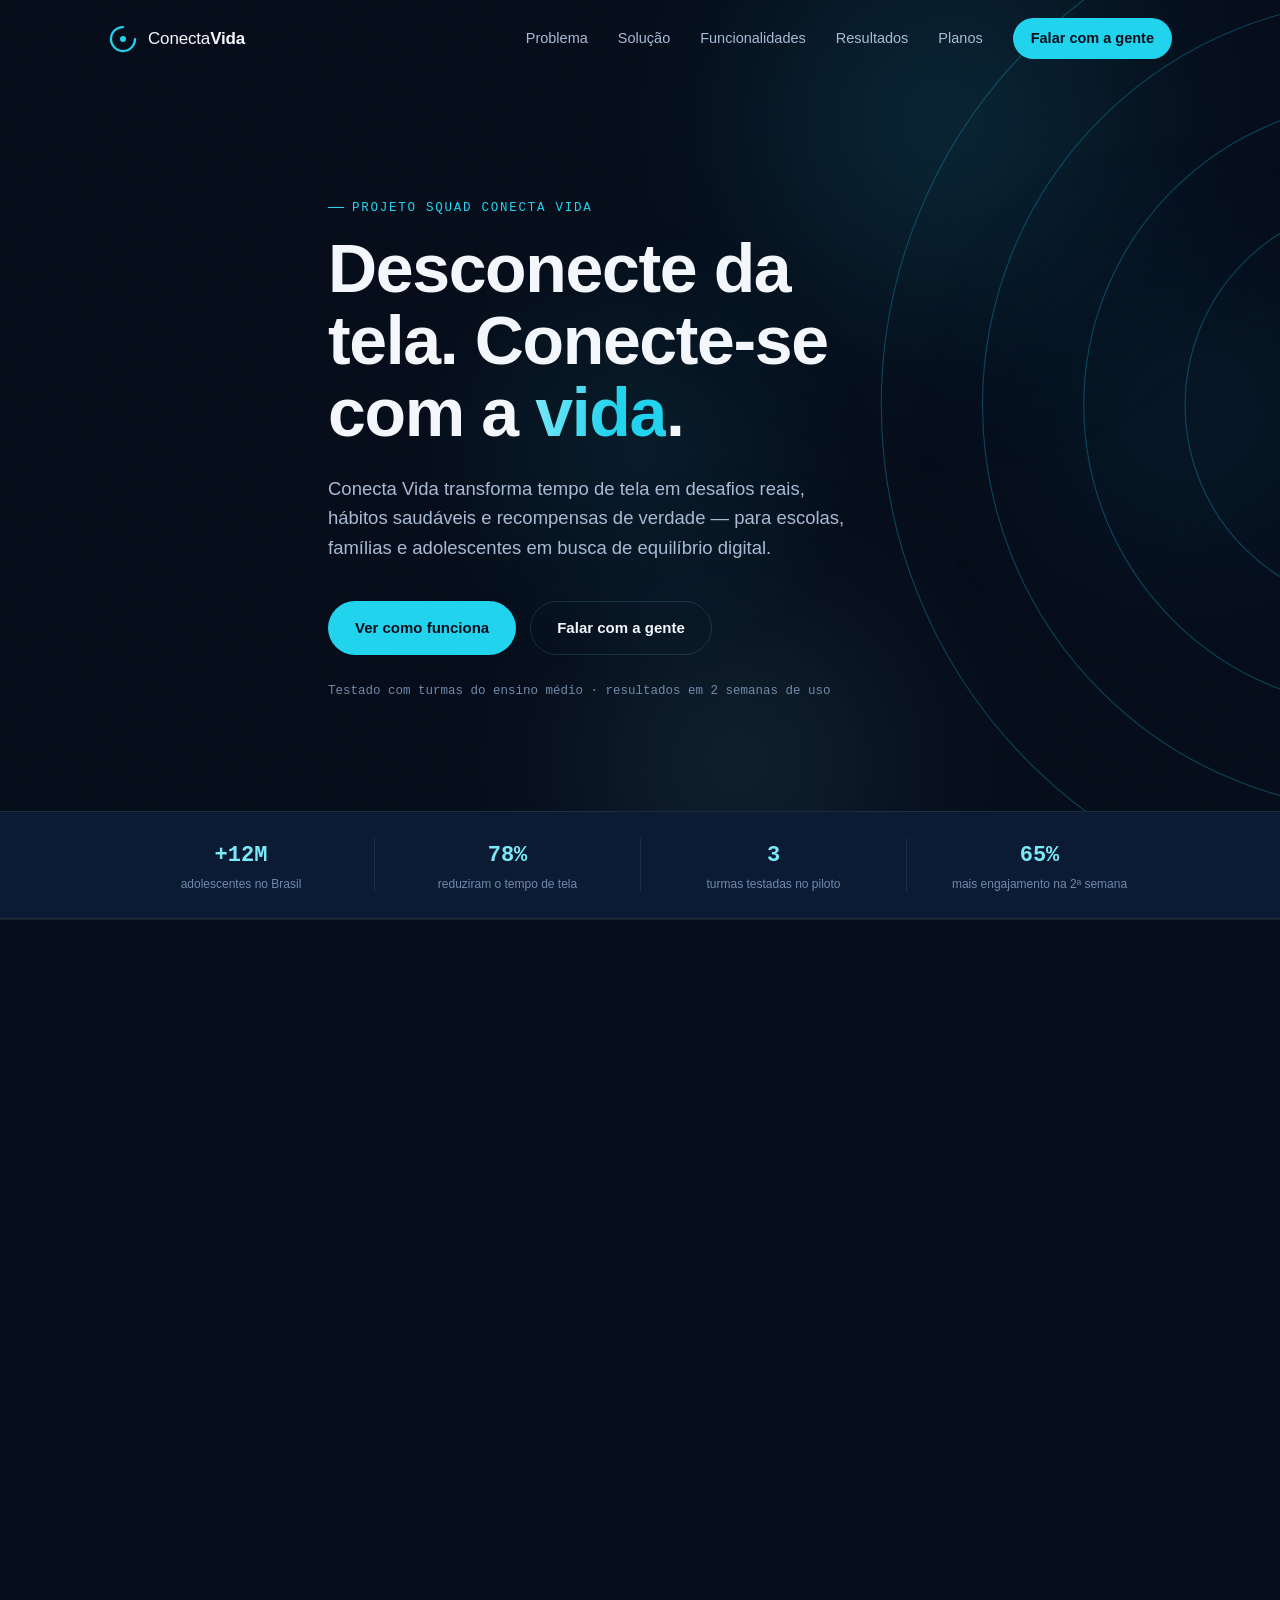
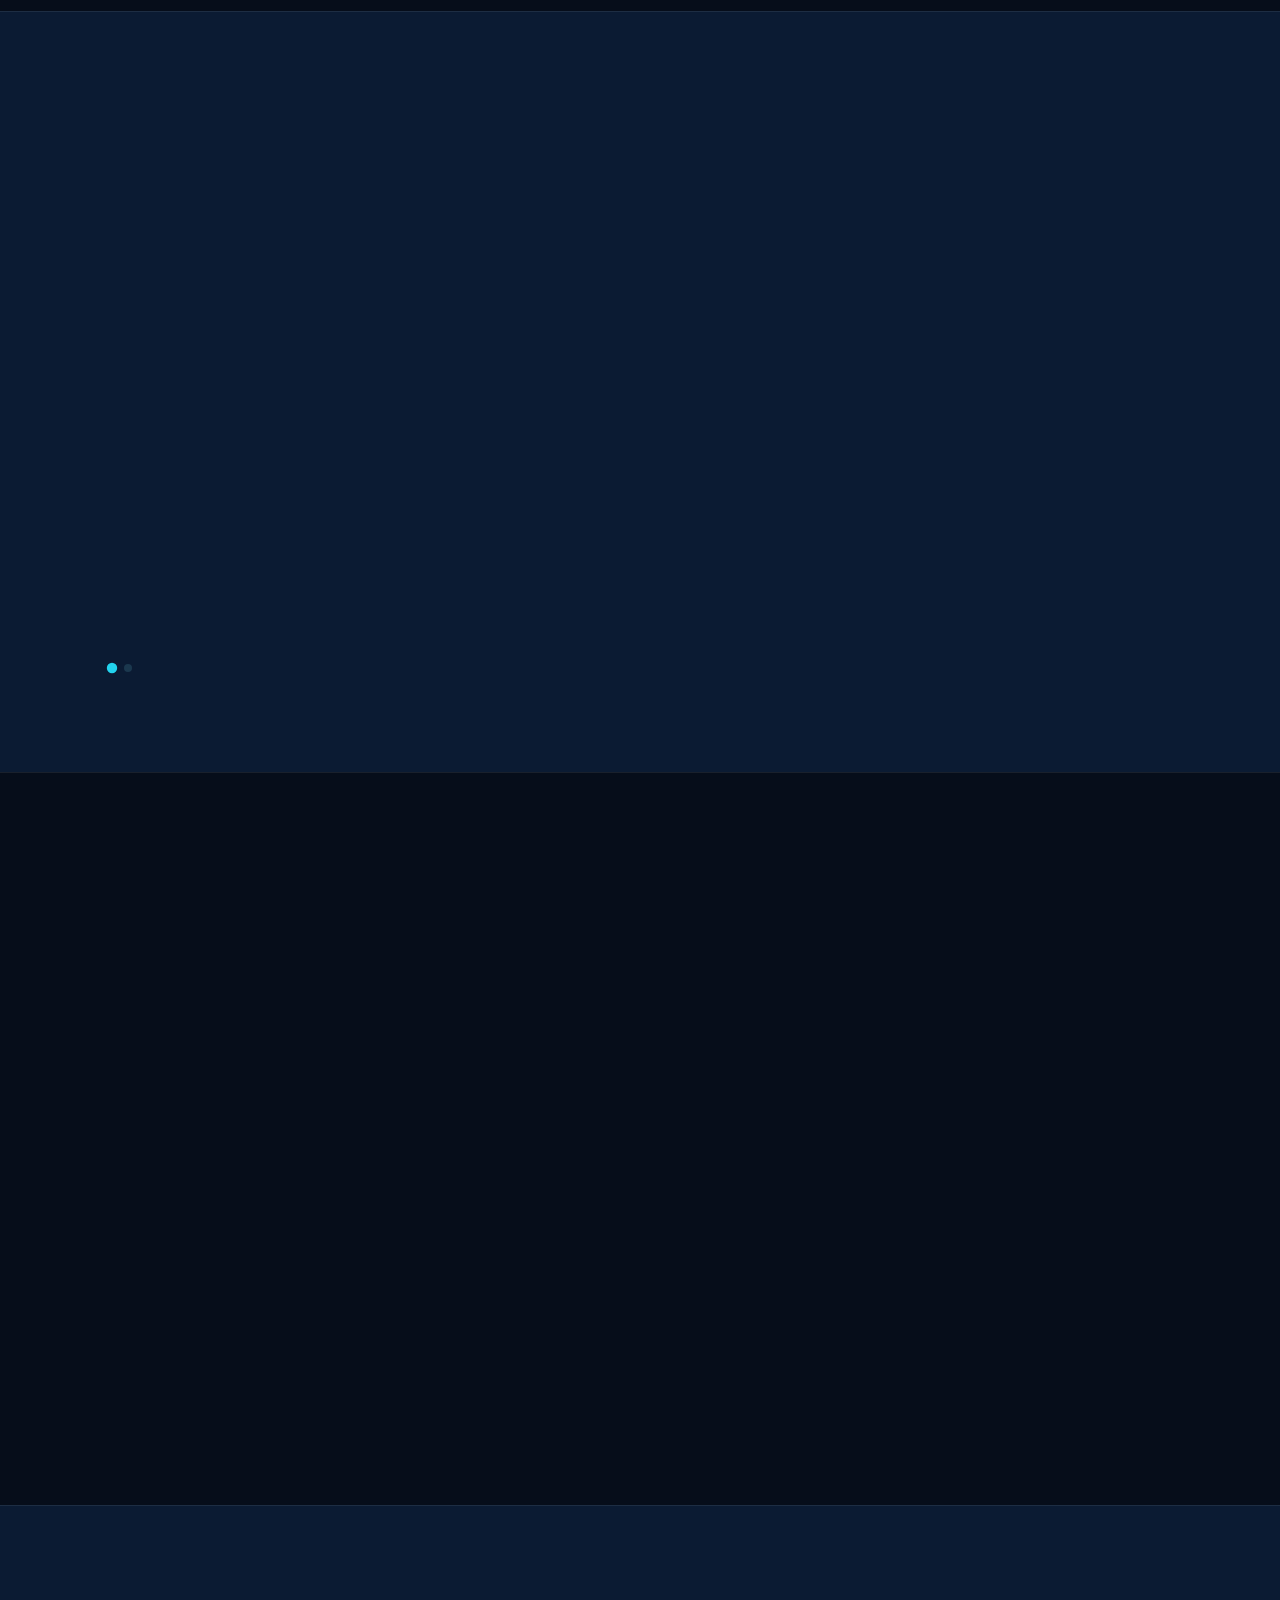
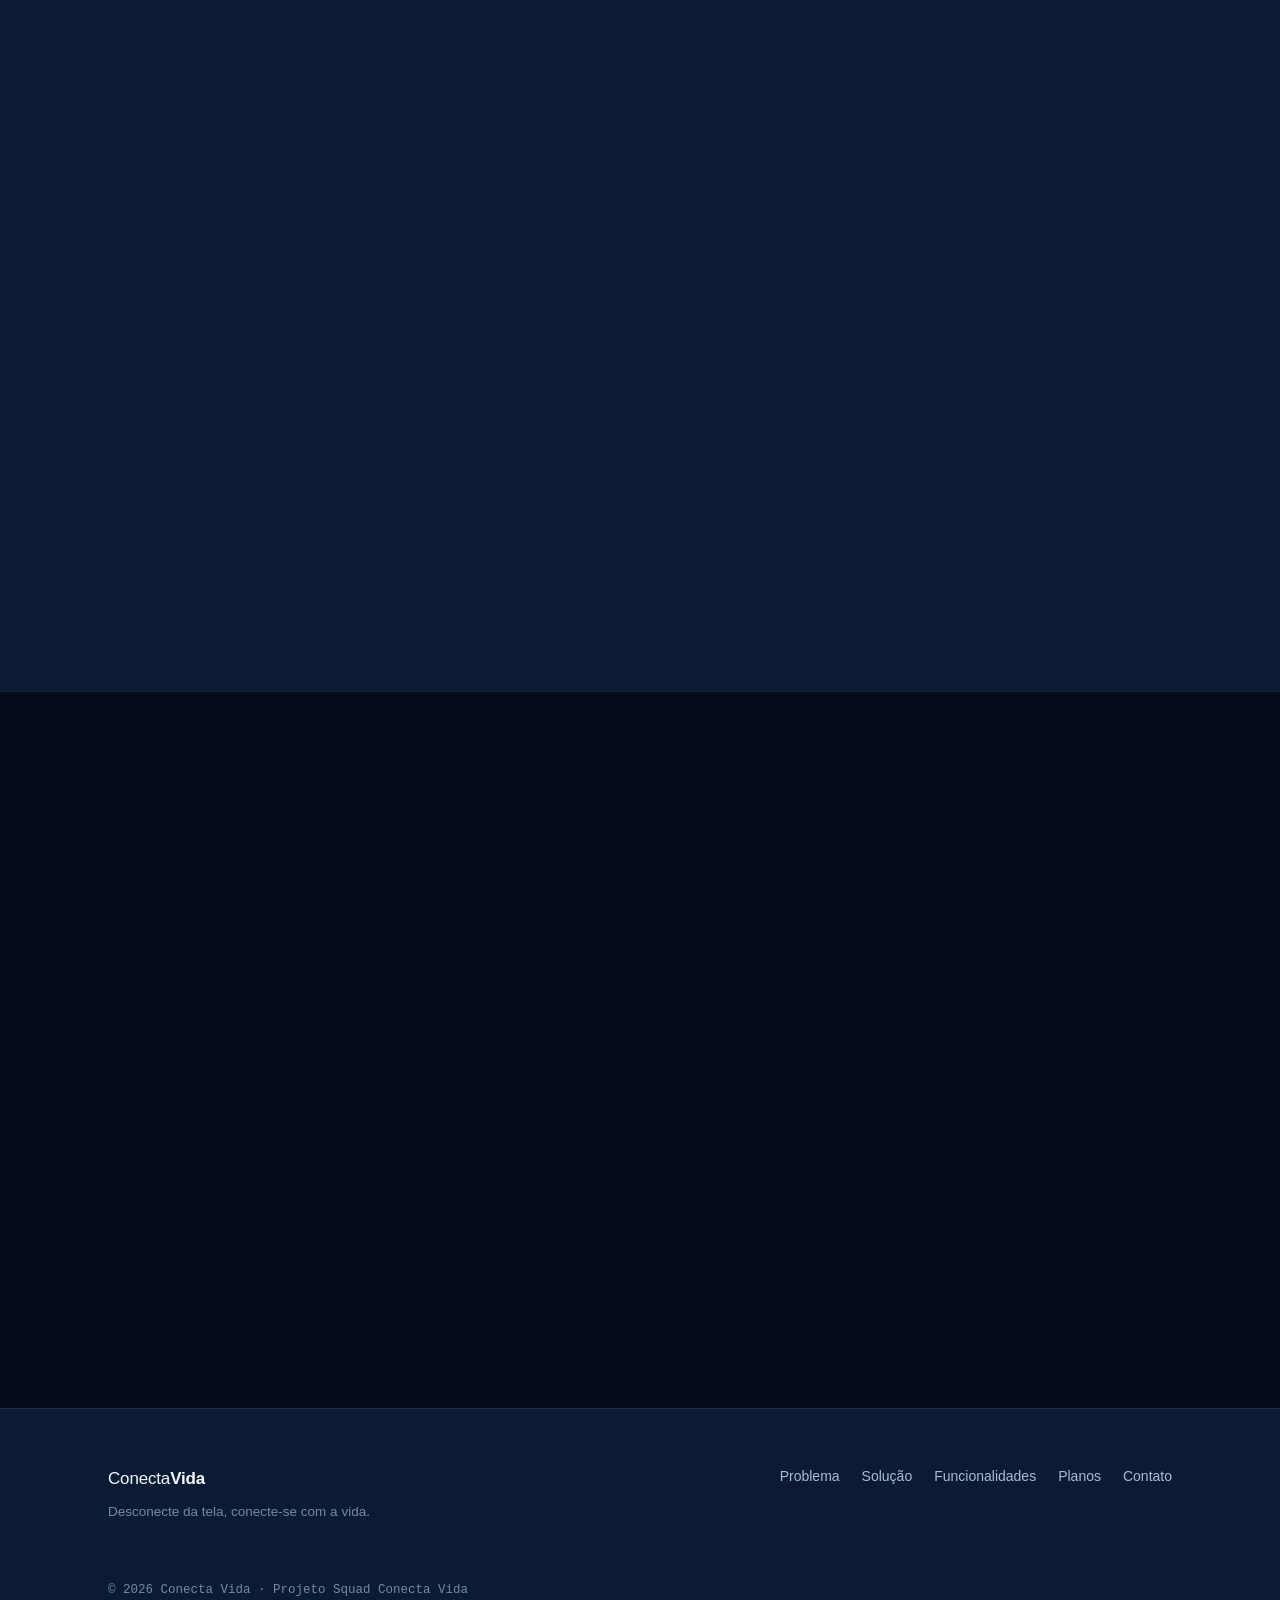
==== commit 9d2faad0: "att v3 nova versão da aplicação" ====
--- a/index.html
+++ b/index.html
@@ -1,5 +1,5 @@
 <!doctype html>
-<html lang="pt-BR">
+<html lang="pt-BR" class="no-js">
   <head>
     <meta charset="UTF-8" />
     <meta name="viewport" content="width=device-width, initial-scale=1.0" />
@@ -8,6 +8,32 @@
       name="description"
       content="Conecta Vida transforma tempo de tela em desafios reais, hábitos saudáveis e recompensas de verdade para escolas, famílias e adolescentes."
     />
+    <meta name="theme-color" content="#060d1a" />
+    <meta name="referrer" content="strict-origin-when-cross-origin" />
+
+    <meta property="og:type" content="website" />
+    <meta property="og:locale" content="pt_BR" />
+    <meta
+      property="og:title"
+      content="Conecta Vida — Desconecte da tela, conecte-se com a vida"
+    />
+    <meta
+      property="og:description"
+      content="Desafios reais, metas conscientes e recompensas de verdade pra reduzir o tempo de tela — pra escolas, famílias e adolescentes."
+    />
+    <meta name="twitter:card" content="summary" />
+
+    <meta
+      http-equiv="Content-Security-Policy"
+      content="default-src 'self'; style-src 'self' https://fonts.googleapis.com; font-src https://fonts.gstatic.com; script-src 'self'; img-src 'self' data:; connect-src 'self'; base-uri 'self'; form-action 'self';"
+    />
+
+    <link
+      rel="icon"
+      type="image/svg+xml"
+      href="data:image/svg+xml,%3Csvg xmlns='http://www.w3.org/2000/svg' viewBox='0 0 40 40'%3E%3Crect width='40' height='40' rx='9' fill='%230b1b33'/%3E%3Cpath d='M20 7C12.82 7 7 12.82 7 20s5.82 13 13 13' stroke='%2322d3ee' stroke-width='3' stroke-linecap='round' fill='none'/%3E%3Ccircle cx='20' cy='20' r='3.6' fill='%2322d3ee'/%3E%3C/svg%3E"
+    />
+
     <link rel="preconnect" href="https://fonts.googleapis.com" />
     <link rel="preconnect" href="https://fonts.gstatic.com" crossorigin />
     <link
@@ -15,16 +41,11 @@
       rel="stylesheet"
     />
     <link rel="stylesheet" href="style.css" />
-    <noscript
-      ><style>
-        .reveal {
-          opacity: 1 !important;
-          transform: none !important;
-        }
-      </style></noscript
-    >
   </head>
   <body>
+    <div class="scroll-progress" id="scrollProgress" aria-hidden="true"></div>
+    <div class="cursor-glow" id="cursorGlow" aria-hidden="true"></div>
+
     <a class="skip-link" href="#main">Pular para o conteúdo</a>
 
     <!-- ===== HEADER ===== -->
@@ -69,6 +90,11 @@
     <main id="main">
       <!-- ===== HERO ===== -->
       <section class="hero" id="top">
+        <div class="hero-aurora" aria-hidden="true">
+          <span class="aurora-blob aurora-1"></span>
+          <span class="aurora-blob aurora-2"></span>
+          <span class="aurora-blob aurora-3"></span>
+        </div>
         <div class="hero-signal" aria-hidden="true">
           <svg viewBox="0 0 800 800" class="signal-svg">
             <circle cx="700" cy="400" r="90" class="ring r1" />
@@ -90,13 +116,24 @@
             adolescentes em busca de equilíbrio digital.
           </p>
           <div class="hero-actions reveal">
-            <a href="#solucao" class="btn btn-primary">Ver como funciona</a>
+            <a href="#solucao" class="btn btn-primary btn-pulse"
+              >Ver como funciona</a
+            >
             <a href="#contato" class="btn btn-ghost">Falar com a gente</a>
           </div>
           <p class="hero-trust reveal">
             Testado com turmas do ensino médio · resultados em 2 semanas de uso
           </p>
         </div>
+      </section>
+
+      <!-- ===== TRUST BAR ===== -->
+      <section class="trust-bar">
+        <div
+          class="wrap trust-bar-inner"
+          id="trustBar"
+          data-stat-group="trustBar"
+        ></div>
       </section>
 
       <!-- ===== PROBLEMA ===== -->
@@ -260,26 +297,13 @@
                 name="nome"
                 required
                 autocomplete="name"
+                placeholder="Como podemos te chamar?"
               />
             </div>
             <div class="form-row">
-              <label for="email">E-mail</label>
-              <input
-                type="email"
-                id="email"
-                name="email"
-                required
-                autocomplete="email"
-              />
-            </div>
-            <div class="form-row">
-              <label for="perfil">Eu sou</label>
-              <select id="perfil" name="perfil" required>
-                <option value="">Selecione</option>
-                <option value="escola">Escola</option>
-                <option value="familia">Família</option>
-                <option value="investidor">Investidor(a)</option>
-                <option value="outro">Outro</option>
+              <label for="plano">Plano de interesse</label>
+              <select id="plano" name="plano" required>
+                <option value="">Selecione um plano</option>
               </select>
             </div>
             <div class="form-row">
@@ -289,14 +313,28 @@
                 name="mensagem"
                 rows="4"
                 required
+                placeholder="Conte um pouco sobre o que você procura"
               ></textarea>
             </div>
             <button
               type="submit"
-              class="btn btn-primary btn-block"
+              class="btn btn-whatsapp btn-block"
               id="submitBtn"
             >
-              <span class="btn-label">Enviar mensagem</span>
+              <svg
+                class="wa-icon"
+                viewBox="0 0 24 24"
+                fill="none"
+                stroke="currentColor"
+                stroke-width="1.8"
+                aria-hidden="true"
+              >
+                <path
+                  d="M12 3C7.03 3 3 6.58 3 11c0 2.08.9 3.97 2.38 5.4L4.5 20.5l4.3-1.4A9.9 9.9 0 0 0 12 19c4.97 0 9-3.58 9-8s-4.03-8-9-8Z"
+                />
+                <path d="M8.5 10.5c0 3 2.5 5 5.3 5" />
+              </svg>
+              <span class="btn-label">Continuar no WhatsApp</span>
             </button>
             <p
               class="form-status"
@@ -331,7 +369,20 @@
 
     <div class="toast" id="toast" role="status" aria-live="polite"></div>
 
+    <button class="back-to-top" id="backToTop" aria-label="Voltar ao topo">
+      <svg
+        viewBox="0 0 24 24"
+        fill="none"
+        stroke="currentColor"
+        stroke-width="2"
+        stroke-linecap="round"
+        stroke-linejoin="round"
+      >
+        <path d="M12 19V5M5 12l7-7 7 7" />
+      </svg>
+    </button>
+
     <script src="data.js"></script>
     <script src="main.js"></script>
   </body>
-</html>+</html>
--- a/style.css
+++ b/style.css
@@ -29,6 +29,8 @@
   --wrap: 1120px;
 
   --ease: cubic-bezier(0.16, 0.84, 0.44, 1);
+  --cursor-x: 50vw;
+  --cursor-y: 50vh;
 }
 
 *,
@@ -51,6 +53,16 @@
     transition-duration: 0.001ms !important;
     scroll-behavior: auto !important;
   }
+}
+
+/* fallback caso JS esteja desabilitado — main.js remove essa classe assim que roda */
+.no-js .reveal {
+  opacity: 1 !important;
+  transform: none !important;
+}
+.no-js .cursor-glow,
+.no-js .scroll-progress {
+  display: none;
 }
 
 body {
@@ -61,6 +73,19 @@
   font-size: 16px;
   line-height: 1.6;
   -webkit-font-smoothing: antialiased;
+  position: relative;
+}
+
+/* textura sutil de grão — só profundidade, sem distrair */
+body::before {
+  content: "";
+  position: fixed;
+  inset: 0;
+  z-index: 1;
+  pointer-events: none;
+  opacity: 0.035;
+  mix-blend-mode: overlay;
+  background-image: url("data:image/svg+xml,%3Csvg xmlns='http://www.w3.org/2000/svg' width='120' height='120'%3E%3Cfilter id='n'%3E%3CfeTurbulence type='fractalNoise' baseFrequency='0.9' numOctaves='2' stitchTiles='stitch'/%3E%3C/filter%3E%3Crect width='100%25' height='100%25' filter='url(%23n)'/%3E%3C/svg%3E");
 }
 
 h1,
@@ -97,6 +122,8 @@
   max-width: var(--wrap);
   margin: 0 auto;
   padding: 0 28px;
+  position: relative;
+  z-index: 2;
 }
 
 .skip-link {
@@ -106,7 +133,7 @@
   background: var(--cyan);
   color: var(--bg-deep);
   padding: 12px 18px;
-  z-index: 200;
+  z-index: 500;
   border-radius: 0 0 8px 0;
   font-weight: 700;
 }
@@ -118,6 +145,39 @@
   outline: 2px solid var(--cyan);
   outline-offset: 3px;
   border-radius: 4px;
+}
+
+/* =========================================================
+   CURSOR GLOW + SCROLL PROGRESS
+   ========================================================= */
+.cursor-glow {
+  position: fixed;
+  inset: 0;
+  z-index: 1;
+  pointer-events: none;
+  background: radial-gradient(
+    560px circle at var(--cursor-x) var(--cursor-y),
+    rgba(34, 211, 238, 0.075),
+    transparent 42%
+  );
+  transition: opacity 0.3s;
+}
+
+.scroll-progress {
+  position: fixed;
+  top: 0;
+  left: 0;
+  height: 3px;
+  width: 0%;
+  background: linear-gradient(
+    90deg,
+    var(--cyan-dim),
+    var(--cyan),
+    var(--cyan-soft)
+  );
+  z-index: 400;
+  transition: width 0.1s linear;
+  box-shadow: 0 0 12px rgba(34, 211, 238, 0.6);
 }
 
 /* =========================================================
@@ -159,6 +219,7 @@
 .section {
   padding: 100px 0;
   border-top: 1px solid var(--line-soft);
+  position: relative;
 }
 .section-alt {
   background: var(--bg-base);
@@ -223,6 +284,20 @@
   color: var(--fog);
   font-weight: 500;
   transition: color 0.2s;
+  position: relative;
+}
+.main-nav a:not(.nav-cta)::after {
+  content: "";
+  position: absolute;
+  left: 0;
+  right: 100%;
+  bottom: -4px;
+  height: 1.5px;
+  background: var(--cyan);
+  transition: right 0.25s var(--ease);
+}
+.main-nav a:not(.nav-cta):hover::after {
+  right: 0;
 }
 .main-nav a:hover {
   color: var(--white);
@@ -233,9 +308,13 @@
   padding: 9px 18px;
   border-radius: 999px;
   font-weight: 700 !important;
+  transition:
+    background 0.2s,
+    transform 0.2s;
 }
 .nav-cta:hover {
   background: var(--cyan-soft);
+  transform: translateY(-1px);
 }
 
 .nav-toggle {
@@ -273,20 +352,79 @@
    ========================================================= */
 .hero {
   position: relative;
-  padding: 190px 0 120px;
+  padding: 190px 0 110px;
   overflow: hidden;
-  background:
-    radial-gradient(
-      ellipse 900px 600px at 78% 30%,
-      rgba(34, 211, 238, 0.13),
-      transparent 60%
-    ),
-    var(--bg-deep);
-}
+  background: var(--bg-deep);
+}
+.hero-aurora {
+  position: absolute;
+  inset: 0;
+  z-index: 0;
+  overflow: hidden;
+}
+.aurora-blob {
+  position: absolute;
+  border-radius: 50%;
+  filter: blur(90px);
+  opacity: 0.55;
+  will-change: transform;
+}
+.aurora-1 {
+  width: 520px;
+  height: 520px;
+  top: -140px;
+  right: 6%;
+  background: radial-gradient(
+    circle,
+    rgba(34, 211, 238, 0.35),
+    transparent 70%
+  );
+  animation: driftA 22s ease-in-out infinite;
+}
+.aurora-2 {
+  width: 420px;
+  height: 420px;
+  bottom: -160px;
+  right: 26%;
+  background: radial-gradient(
+    circle,
+    rgba(125, 232, 247, 0.28),
+    transparent 70%
+  );
+  animation: driftB 26s ease-in-out infinite;
+}
+.aurora-3 {
+  width: 340px;
+  height: 340px;
+  top: 30%;
+  right: -80px;
+  background: radial-gradient(circle, rgba(14, 124, 153, 0.4), transparent 70%);
+  animation: driftA 30s ease-in-out infinite reverse;
+}
+@keyframes driftA {
+  0%,
+  100% {
+    transform: translate(0, 0);
+  }
+  50% {
+    transform: translate(-40px, 30px);
+  }
+}
+@keyframes driftB {
+  0%,
+  100% {
+    transform: translate(0, 0);
+  }
+  50% {
+    transform: translate(30px, -40px);
+  }
+}
+
 .hero-signal {
   position: absolute;
   inset: 0;
   pointer-events: none;
+  z-index: 0;
 }
 .signal-svg {
   position: absolute;
@@ -295,7 +433,7 @@
   transform: translateY(-50%);
   width: 900px;
   height: 900px;
-  opacity: 0.55;
+  opacity: 0.5;
 }
 .signal-svg .ring {
   fill: none;
@@ -331,6 +469,7 @@
 .hero-inner {
   position: relative;
   max-width: 680px;
+  z-index: 2;
 }
 .hero-title {
   font-size: clamp(40px, 6vw, 68px);
@@ -341,7 +480,10 @@
 }
 .hero-title em {
   font-style: normal;
-  color: var(--cyan);
+  background: linear-gradient(100deg, var(--cyan-soft), var(--cyan) 60%);
+  -webkit-background-clip: text;
+  background-clip: text;
+  color: transparent;
 }
 .hero-sub {
   font-size: 18.5px;
@@ -375,13 +517,51 @@
 }
 
 /* =========================================================
+   TRUST BAR
+   ========================================================= */
+.trust-bar {
+  background: var(--bg-base);
+  border-top: 1px solid var(--line-soft);
+  border-bottom: 1px solid var(--line-soft);
+  position: relative;
+  z-index: 2;
+}
+.trust-bar-inner {
+  display: grid;
+  grid-template-columns: repeat(4, 1fr);
+  padding: 26px 28px;
+}
+.trust-item {
+  text-align: center;
+  padding: 0 14px;
+  border-left: 1px solid var(--line-soft);
+  display: flex;
+  flex-direction: column;
+  gap: 4px;
+}
+.trust-item:first-child {
+  border-left: none;
+}
+.trust-value {
+  font-family: var(--font-mono);
+  font-weight: 700;
+  font-size: 22px;
+  color: var(--cyan-soft);
+}
+.trust-label {
+  font-size: 12px;
+  color: var(--fog-dim);
+  line-height: 1.3;
+}
+
+/* =========================================================
    BUTTONS
    ========================================================= */
 .btn {
   display: inline-flex;
   align-items: center;
   justify-content: center;
-  gap: 8px;
+  gap: 9px;
   padding: 14px 26px;
   border-radius: 999px;
   font-weight: 700;
@@ -392,11 +572,12 @@
     background 0.2s,
     border-color 0.2s,
     box-shadow 0.2s;
+  position: relative;
+  overflow: hidden;
 }
 .btn-primary {
   background: var(--cyan);
   color: var(--bg-deep);
-  box-shadow: 0 0 0 0 rgba(34, 211, 238, 0);
 }
 .btn-primary:hover {
   background: var(--cyan-soft);
@@ -410,18 +591,74 @@
 .btn-ghost:hover {
   border-color: var(--cyan);
   color: var(--cyan);
+  transform: translateY(-2px);
+}
+.btn-whatsapp {
+  background: var(--cyan);
+  color: var(--bg-deep);
+}
+.btn-whatsapp:hover {
+  background: var(--cyan-soft);
+  transform: translateY(-2px);
+  box-shadow: 0 10px 30px -10px rgba(34, 211, 238, 0.55);
+}
+.wa-icon {
+  width: 19px;
+  height: 19px;
+  flex-shrink: 0;
 }
 .btn-block {
   width: 100%;
 }
 .btn[disabled] {
-  opacity: 0.6;
+  opacity: 0.65;
   cursor: default;
   transform: none !important;
 }
 
-/* =========================================================
-   STAT READOUT CARDS (signature motif)
+.btn-pulse {
+  animation: btnPulse 2.8s ease-in-out infinite;
+}
+@keyframes btnPulse {
+  0%,
+  100% {
+    box-shadow: 0 0 0 0 rgba(34, 211, 238, 0.45);
+  }
+  50% {
+    box-shadow: 0 0 0 10px rgba(34, 211, 238, 0);
+  }
+}
+
+/* =========================================================
+   CARD SHINE (hover compartilhado por pilares, features e planos)
+   ========================================================= */
+.card-shine {
+  position: relative;
+  overflow: hidden;
+}
+.card-shine::after {
+  content: "";
+  position: absolute;
+  top: 0;
+  left: -60%;
+  width: 36%;
+  height: 100%;
+  background: linear-gradient(
+    115deg,
+    transparent,
+    rgba(255, 255, 255, 0.05),
+    transparent
+  );
+  transform: skewX(-18deg);
+  transition: left 0.65s ease;
+  pointer-events: none;
+}
+.card-shine:hover::after {
+  left: 130%;
+}
+
+/* =========================================================
+   STAT READOUT CARDS
    ========================================================= */
 .stat-grid {
   display: grid;
@@ -437,6 +674,10 @@
   background: var(--bg-raised);
   padding: 28px 22px;
   position: relative;
+  transition: background 0.25s;
+}
+.stat-card:hover {
+  background: var(--bg-raised-2);
 }
 .stat-card::before {
   content: "";
@@ -493,12 +734,12 @@
 }
 
 /* =========================================================
-   PILLARS (solução — numerada, é sequência real)
+   PILLARS (solução — 4 itens, sequência real, badge numerado)
    ========================================================= */
 .pillar-list {
   display: grid;
-  grid-template-columns: repeat(3, 1fr);
-  gap: 24px;
+  grid-template-columns: repeat(2, 1fr);
+  gap: 22px;
   counter-reset: pillar;
 }
 .pillar-list li {
@@ -506,7 +747,7 @@
   background: var(--bg-raised);
   border: 1px solid var(--line-soft);
   border-radius: var(--radius);
-  padding: 30px 26px;
+  padding: 30px 28px;
   position: relative;
   transition:
     border-color 0.25s,
@@ -514,15 +755,26 @@
 }
 .pillar-list li:hover {
   border-color: var(--line);
-  transform: translateY(-3px);
+  transform: translateY(-4px);
 }
 .pillar-list li::before {
   content: counter(pillar, decimal-leading-zero);
   font-family: var(--font-mono);
   font-size: 13px;
   color: var(--cyan);
-  display: block;
-  margin-bottom: 18px;
+  width: 42px;
+  height: 42px;
+  border-radius: 50%;
+  display: flex;
+  align-items: center;
+  justify-content: center;
+  border: 1px solid var(--line);
+  background: radial-gradient(
+    circle,
+    rgba(34, 211, 238, 0.14),
+    transparent 72%
+  );
+  margin-bottom: 20px;
 }
 .pillar-list h3 {
   font-size: 19px;
@@ -553,13 +805,27 @@
 }
 .feature-card:hover {
   border-color: var(--line);
-  transform: translateY(-3px);
+  transform: translateY(-4px);
 }
 .feature-icon {
-  width: 38px;
-  height: 38px;
+  width: 52px;
+  height: 52px;
+  border-radius: 14px;
+  display: flex;
+  align-items: center;
+  justify-content: center;
+  background: linear-gradient(
+    160deg,
+    rgba(34, 211, 238, 0.16),
+    rgba(34, 211, 238, 0.02)
+  );
+  border: 1px solid var(--line);
   color: var(--cyan);
-  margin-bottom: 16px;
+  margin-bottom: 18px;
+}
+.feature-icon svg {
+  width: 22px;
+  height: 22px;
 }
 .feature-card h3 {
   font-size: 16.5px;
@@ -699,6 +965,12 @@
   border-radius: var(--radius);
   padding: 36px 32px;
   position: relative;
+  transition:
+    border-color 0.25s,
+    transform 0.25s;
+}
+.plan-card:hover {
+  transform: translateY(-4px);
 }
 .plan-card.is-highlight {
   border-color: var(--cyan);
@@ -816,6 +1088,10 @@
   font-size: 14.5px;
   transition: border-color 0.2s;
 }
+.form-row input::placeholder,
+.form-row textarea::placeholder {
+  color: var(--fog-dim);
+}
 .form-row input:focus,
 .form-row select:focus,
 .form-row textarea:focus {
@@ -825,6 +1101,13 @@
 .form-row textarea {
   resize: vertical;
 }
+.form-row select {
+  appearance: none;
+  background-image: url("data:image/svg+xml,%3Csvg xmlns='http://www.w3.org/2000/svg' viewBox='0 0 20 20' fill='%2322d3ee'%3E%3Cpath d='M5.5 7.5l4.5 4.5 4.5-4.5' stroke='%2322d3ee' stroke-width='1.6' fill='none' stroke-linecap='round' stroke-linejoin='round'/%3E%3C/svg%3E");
+  background-repeat: no-repeat;
+  background-position: right 12px center;
+  padding-right: 36px;
+}
 .form-status {
   margin-top: 14px;
   font-size: 13.5px;
@@ -839,6 +1122,8 @@
   border-top: 1px solid var(--line-soft);
   padding: 56px 0 34px;
   background: var(--bg-base);
+  position: relative;
+  z-index: 2;
 }
 .footer-inner {
   display: flex;
@@ -873,7 +1158,7 @@
 }
 
 /* =========================================================
-   TOAST (feedback do "mini backend")
+   TOAST
    ========================================================= */
 .toast {
   position: fixed;
@@ -901,6 +1186,46 @@
 }
 
 /* =========================================================
+   BACK TO TOP
+   ========================================================= */
+.back-to-top {
+  position: fixed;
+  right: 24px;
+  bottom: 24px;
+  width: 46px;
+  height: 46px;
+  border-radius: 50%;
+  background: var(--bg-raised-2);
+  border: 1px solid var(--line);
+  color: var(--cyan);
+  display: flex;
+  align-items: center;
+  justify-content: center;
+  opacity: 0;
+  transform: translateY(10px);
+  pointer-events: none;
+  transition:
+    opacity 0.25s var(--ease),
+    transform 0.25s var(--ease),
+    border-color 0.2s,
+    background 0.2s;
+  z-index: 250;
+}
+.back-to-top.is-visible {
+  opacity: 1;
+  transform: none;
+  pointer-events: auto;
+}
+.back-to-top:hover {
+  border-color: var(--cyan);
+  background: var(--bg-raised);
+}
+.back-to-top svg {
+  width: 18px;
+  height: 18px;
+}
+
+/* =========================================================
    RESPONSIVE
    ========================================================= */
 @media (max-width: 900px) {
@@ -930,6 +1255,9 @@
     padding: 12px 10px;
     border-radius: 8px;
   }
+  .main-nav a:not(.nav-cta)::after {
+    display: none;
+  }
   .main-nav a:hover {
     background: var(--bg-raised-2);
   }
@@ -941,6 +1269,14 @@
     display: flex;
   }
 
+  .trust-bar-inner {
+    grid-template-columns: repeat(2, 1fr);
+    gap: 18px 0;
+  }
+  .trust-item:nth-child(3) {
+    border-left: none;
+  }
+
   .stat-grid {
     grid-template-columns: repeat(2, 1fr);
   }
@@ -964,6 +1300,9 @@
     opacity: 0.3;
     right: -320px;
   }
+  .cursor-glow {
+    display: none;
+  }
 }
 
 @media (max-width: 560px) {
@@ -983,4 +1322,11 @@
     flex-direction: column;
     align-items: stretch;
   }
-}+  .trust-bar-inner {
+    grid-template-columns: 1fr 1fr;
+  }
+  .back-to-top {
+    right: 16px;
+    bottom: 16px;
+  }
+}
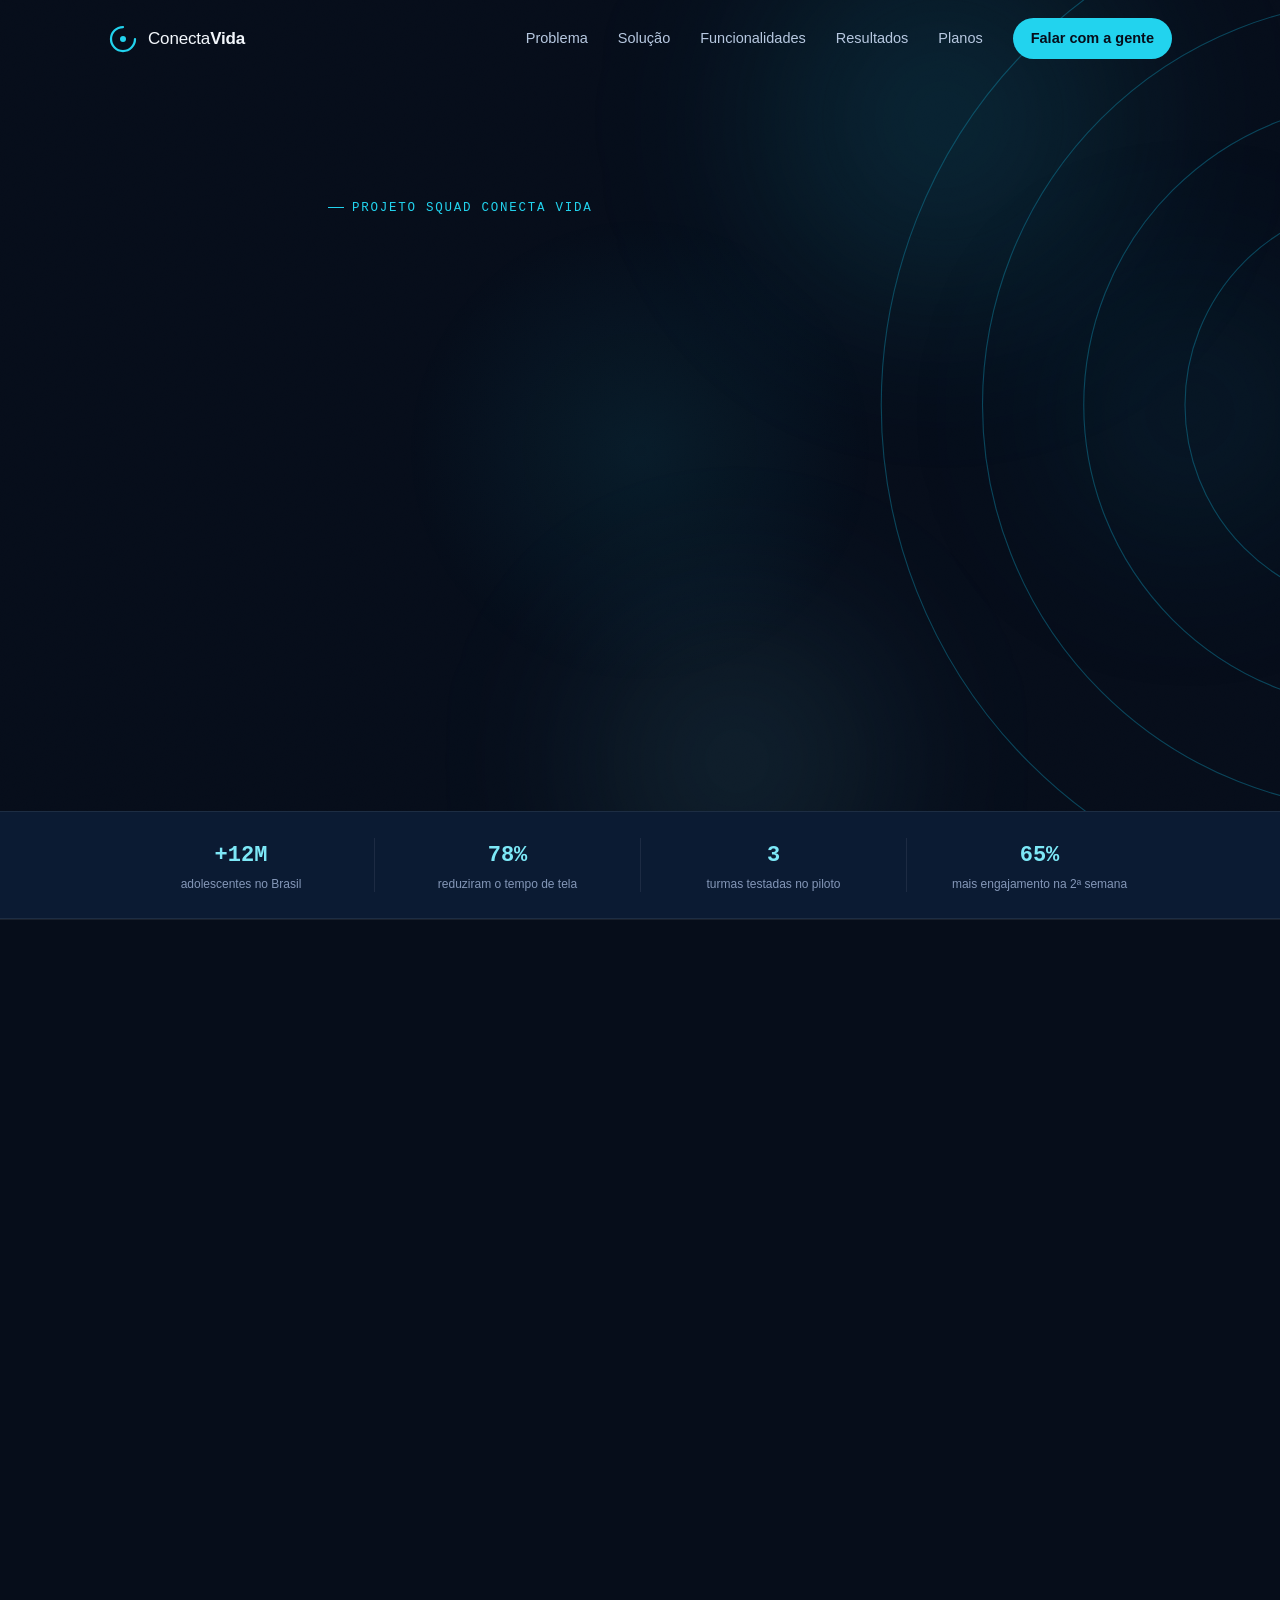
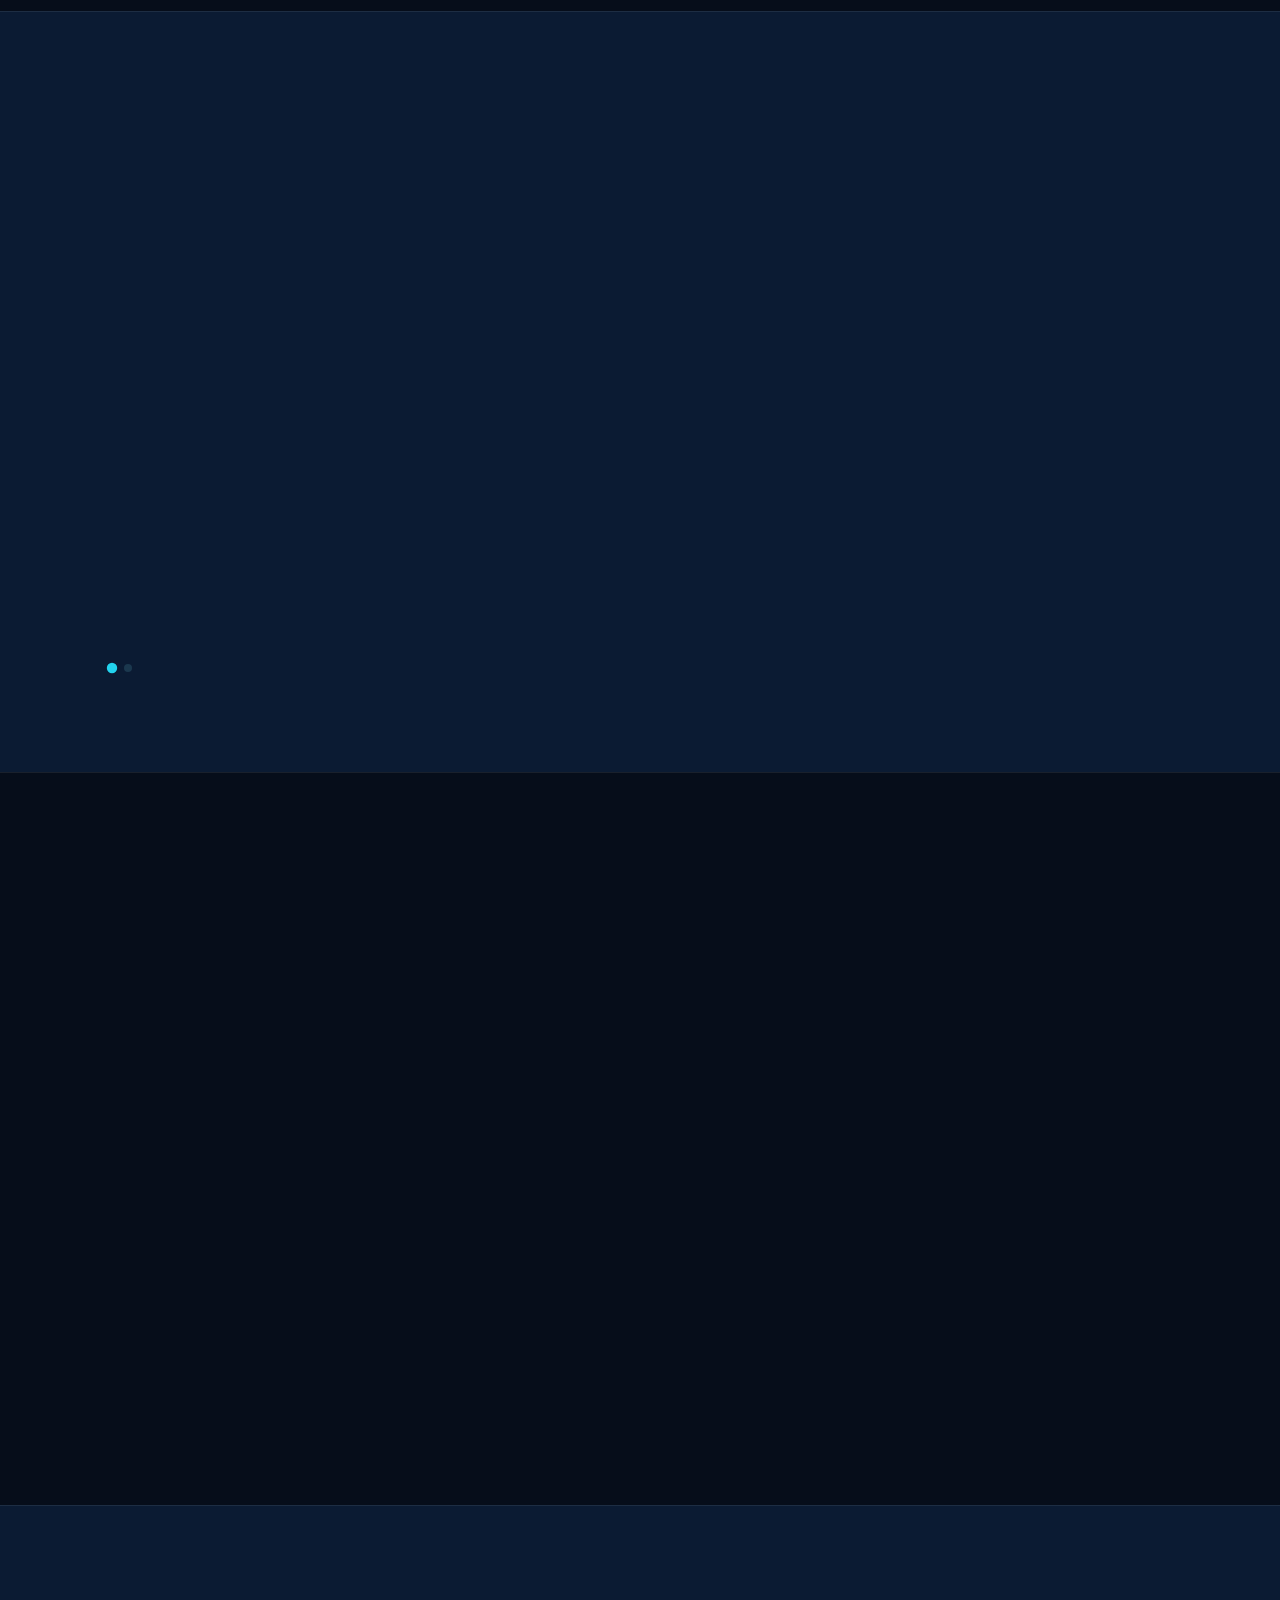
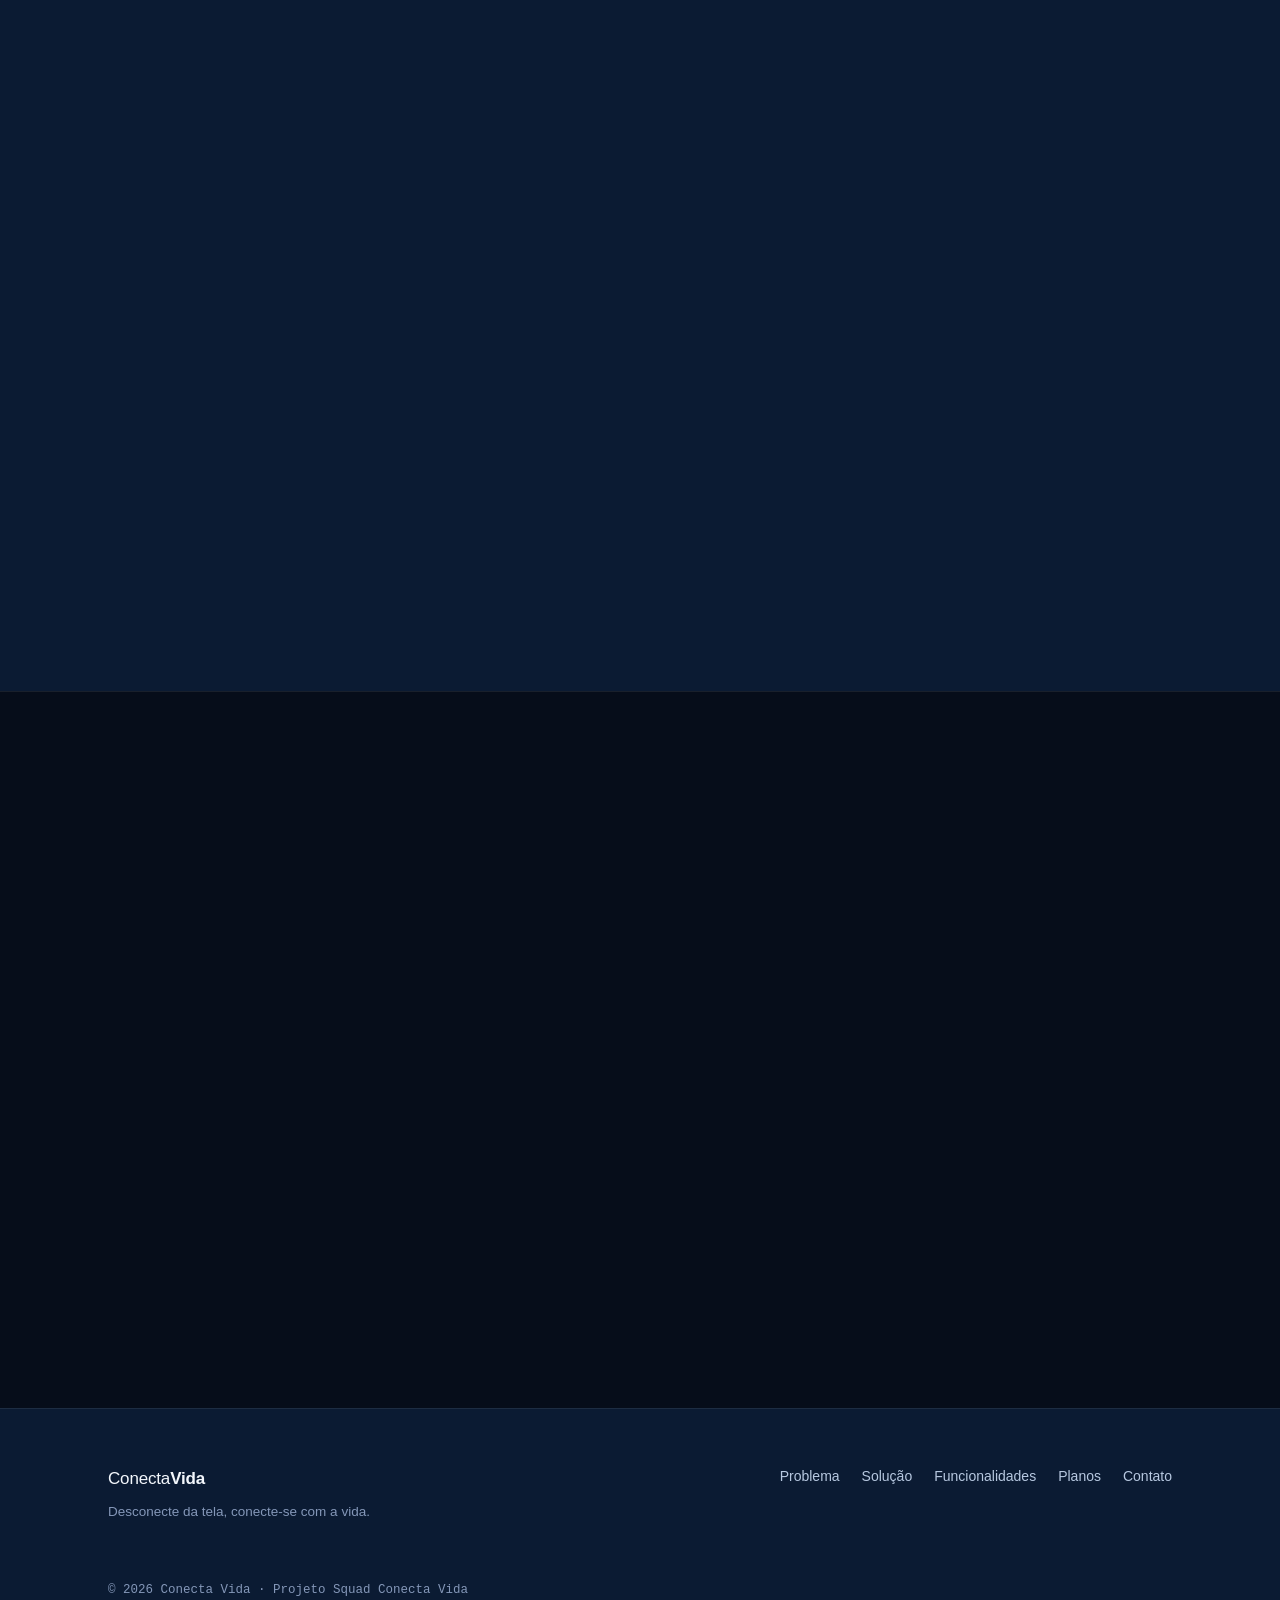
==== commit 40596a5a: "atualização" ====
--- a/index.html
+++ b/index.html
@@ -1,388 +1,253 @@
-<!doctype html>
+<!DOCTYPE html>
 <html lang="pt-BR" class="no-js">
-  <head>
-    <meta charset="UTF-8" />
-    <meta name="viewport" content="width=device-width, initial-scale=1.0" />
-    <title>Conecta Vida — Desconecte da tela, conecte-se com a vida</title>
-    <meta
-      name="description"
-      content="Conecta Vida transforma tempo de tela em desafios reais, hábitos saudáveis e recompensas de verdade para escolas, famílias e adolescentes."
-    />
-    <meta name="theme-color" content="#060d1a" />
-    <meta name="referrer" content="strict-origin-when-cross-origin" />
-
-    <meta property="og:type" content="website" />
-    <meta property="og:locale" content="pt_BR" />
-    <meta
-      property="og:title"
-      content="Conecta Vida — Desconecte da tela, conecte-se com a vida"
-    />
-    <meta
-      property="og:description"
-      content="Desafios reais, metas conscientes e recompensas de verdade pra reduzir o tempo de tela — pra escolas, famílias e adolescentes."
-    />
-    <meta name="twitter:card" content="summary" />
-
-    <meta
-      http-equiv="Content-Security-Policy"
-      content="default-src 'self'; style-src 'self' https://fonts.googleapis.com; font-src https://fonts.gstatic.com; script-src 'self'; img-src 'self' data:; connect-src 'self'; base-uri 'self'; form-action 'self';"
-    />
-
-    <link
-      rel="icon"
-      type="image/svg+xml"
-      href="data:image/svg+xml,%3Csvg xmlns='http://www.w3.org/2000/svg' viewBox='0 0 40 40'%3E%3Crect width='40' height='40' rx='9' fill='%230b1b33'/%3E%3Cpath d='M20 7C12.82 7 7 12.82 7 20s5.82 13 13 13' stroke='%2322d3ee' stroke-width='3' stroke-linecap='round' fill='none'/%3E%3Ccircle cx='20' cy='20' r='3.6' fill='%2322d3ee'/%3E%3C/svg%3E"
-    />
-
-    <link rel="preconnect" href="https://fonts.googleapis.com" />
-    <link rel="preconnect" href="https://fonts.gstatic.com" crossorigin />
-    <link
-      href="https://fonts.googleapis.com/css2?family=Sora:wght@400;600;700;800&family=Manrope:wght@400;500;600;700&family=Space+Mono:wght@400;700&display=swap"
-      rel="stylesheet"
-    />
-    <link rel="stylesheet" href="style.css" />
-  </head>
-  <body>
-    <div class="scroll-progress" id="scrollProgress" aria-hidden="true"></div>
-    <div class="cursor-glow" id="cursorGlow" aria-hidden="true"></div>
-
-    <a class="skip-link" href="#main">Pular para o conteúdo</a>
-
-    <!-- ===== HEADER ===== -->
-    <header class="site-header" id="siteHeader">
-      <div class="wrap header-inner">
-        <a href="#top" class="brand">
-          <span class="brand-mark" aria-hidden="true">
-            <svg viewBox="0 0 40 40" fill="none">
-              <path
-                d="M20 4C11.16 4 4 11.16 4 20s7.16 16 16 16 16-7.16 16-16"
-                stroke="currentColor"
-                stroke-width="3"
-                stroke-linecap="round"
-              />
-              <circle cx="20" cy="20" r="4" fill="currentColor" />
-            </svg>
-          </span>
-          <span class="brand-name">Conecta<strong>Vida</strong></span>
-        </a>
-
-        <nav class="main-nav" id="mainNav" aria-label="Navegação principal">
-          <a href="#problema">Problema</a>
-          <a href="#solucao">Solução</a>
-          <a href="#funcionalidades">Funcionalidades</a>
-          <a href="#resultados">Resultados</a>
-          <a href="#planos">Planos</a>
-          <a href="#contato" class="nav-cta">Falar com a gente</a>
-        </nav>
-
-        <button
-          class="nav-toggle"
-          id="navToggle"
-          aria-label="Abrir menu"
-          aria-expanded="false"
-          aria-controls="mainNav"
-        >
-          <span></span><span></span><span></span>
+<head>
+<meta charset="UTF-8">
+<meta name="viewport" content="width=device-width, initial-scale=1.0">
+<title>Conecta Vida — Desconecte da tela, conecte-se com a vida</title>
+<meta name="description" content="Conecta Vida transforma tempo de tela em desafios reais, hábitos saudáveis e recompensas de verdade para escolas, famílias e adolescentes.">
+<meta name="theme-color" content="#060d1a">
+<meta name="referrer" content="strict-origin-when-cross-origin">
+
+<meta property="og:type" content="website">
+<meta property="og:locale" content="pt_BR">
+<meta property="og:title" content="Conecta Vida — Desconecte da tela, conecte-se com a vida">
+<meta property="og:description" content="Desafios reais, metas conscientes e recompensas de verdade pra reduzir o tempo de tela — pra escolas, famílias e adolescentes.">
+<meta name="twitter:card" content="summary">
+
+<meta http-equiv="Content-Security-Policy" content="default-src 'self'; style-src 'self' https://fonts.googleapis.com; font-src https://fonts.gstatic.com; script-src 'self'; img-src 'self' data:; connect-src 'self'; base-uri 'self'; form-action 'self';">
+
+<link rel="icon" type="image/svg+xml" href="data:image/svg+xml,%3Csvg xmlns='http://www.w3.org/2000/svg' viewBox='0 0 40 40'%3E%3Crect width='40' height='40' rx='9' fill='%230b1b33'/%3E%3Cpath d='M20 7C12.82 7 7 12.82 7 20s5.82 13 13 13' stroke='%2322d3ee' stroke-width='3' stroke-linecap='round' fill='none'/%3E%3Ccircle cx='20' cy='20' r='3.6' fill='%2322d3ee'/%3E%3C/svg%3E">
+
+<link rel="preconnect" href="https://fonts.googleapis.com">
+<link rel="preconnect" href="https://fonts.gstatic.com" crossorigin>
+<link href="https://fonts.googleapis.com/css2?family=Sora:wght@400;600;700;800&family=Manrope:wght@400;500;600;700&family=Space+Mono:wght@400;700&display=swap" rel="stylesheet">
+<link rel="stylesheet" href="style.css">
+</head>
+<body>
+
+<noscript>
+  <div class="noscript-banner">
+    <div class="wrap">Este site funciona melhor com JavaScript habilitado — algumas seções não aparecem sem ele. Prefere falar direto? Escreva pra <a href="mailto:contato@conectavida.com.br">contato@conectavida.com.br</a>.</div>
+  </div>
+</noscript>
+
+<div class="scroll-progress" id="scrollProgress" aria-hidden="true"></div>
+<div class="cursor-glow" id="cursorGlow" aria-hidden="true"></div>
+
+<a class="skip-link" href="#main">Pular para o conteúdo</a>
+
+<!-- ===== HEADER ===== -->
+<header class="site-header" id="siteHeader">
+  <div class="wrap header-inner">
+    <a href="#top" class="brand">
+      <span class="brand-mark" aria-hidden="true">
+        <svg viewBox="0 0 40 40" fill="none"><path d="M20 4C11.16 4 4 11.16 4 20s7.16 16 16 16 16-7.16 16-16" stroke="currentColor" stroke-width="3" stroke-linecap="round"/><circle cx="20" cy="20" r="4" fill="currentColor"/></svg>
+      </span>
+      <span class="brand-name">Conecta<strong>Vida</strong></span>
+    </a>
+
+    <nav class="main-nav" id="mainNav" aria-label="Navegação principal">
+      <a href="#problema">Problema</a>
+      <a href="#solucao">Solução</a>
+      <a href="#funcionalidades">Funcionalidades</a>
+      <a href="#resultados">Resultados</a>
+      <a href="#planos">Planos</a>
+      <a href="#contato" class="nav-cta">Falar com a gente</a>
+    </nav>
+
+    <button class="nav-toggle" id="navToggle" aria-label="Abrir menu" aria-expanded="false" aria-controls="mainNav">
+      <span></span><span></span><span></span>
+    </button>
+  </div>
+</header>
+
+<main id="main">
+
+  <!-- ===== HERO ===== -->
+  <section class="hero" id="top">
+    <div class="hero-aurora" aria-hidden="true">
+      <span class="aurora-blob aurora-1"></span>
+      <span class="aurora-blob aurora-2"></span>
+      <span class="aurora-blob aurora-3"></span>
+    </div>
+    <div class="hero-signal" aria-hidden="true">
+      <svg viewBox="0 0 800 800" class="signal-svg">
+        <circle cx="700" cy="400" r="90" class="ring r1"/>
+        <circle cx="700" cy="400" r="180" class="ring r2"/>
+        <circle cx="700" cy="400" r="270" class="ring r3"/>
+        <circle cx="700" cy="400" r="360" class="ring r4"/>
+        <circle cx="700" cy="400" r="450" class="ring r5"/>
+      </svg>
+    </div>
+
+    <div class="wrap hero-inner">
+      <p class="eyebrow reveal">Projeto Squad Conecta Vida</p>
+      <h1 class="hero-title reveal">Desconecte da<br>tela. Conecte-se<br>com a <em>vida</em>.</h1>
+      <p class="hero-sub reveal">Conecta Vida transforma tempo de tela em desafios reais, hábitos saudáveis e recompensas de verdade — para escolas, famílias e adolescentes em busca de equilíbrio digital.</p>
+      <div class="hero-actions reveal">
+        <a href="#solucao" class="btn btn-primary btn-pulse">Ver como funciona</a>
+        <a href="#contato" class="btn btn-ghost">Falar com a gente</a>
+      </div>
+      <p class="hero-trust reveal">Testado com turmas do ensino médio · resultados em 2 semanas de uso</p>
+    </div>
+  </section>
+
+  <!-- ===== TRUST BAR ===== -->
+  <section class="trust-bar">
+    <div class="wrap trust-bar-inner" id="trustBar" data-stat-group="trustBar"></div>
+  </section>
+
+  <!-- ===== PROBLEMA ===== -->
+  <section class="section" id="problema">
+    <div class="wrap">
+      <p class="eyebrow reveal">O problema</p>
+      <h2 class="section-title reveal">O tempo de tela virou o maior<br>concorrente da vida real</h2>
+      <p class="section-lede reveal">Jovens brasileiros passam em média mais de 9 horas por dia em frente às telas. Redes sociais, jogos e vídeos dominam o tempo livre — e o resultado aparece na concentração, no sono e na vida social.</p>
+
+      <div class="stat-grid reveal" id="problemStats" data-stat-group="problemStats"></div>
+
+      <blockquote class="pull-quote reveal">
+        <p><span class="pq-mark" aria-hidden="true">“</span>81% dos próprios adolescentes dizem que querem mudar esse hábito.</p>
+        <cite>Pesquisa aplicada com estudantes do ensino médio</cite>
+      </blockquote>
+    </div>
+  </section>
+
+  <!-- ===== SOLUÇÃO ===== -->
+  <section class="section section-alt" id="solucao">
+    <div class="wrap">
+      <p class="eyebrow reveal">A solução</p>
+      <h2 class="section-title reveal">Três engrenagens,<br>um hábito novo</h2>
+      <p class="section-lede reveal">Desafio vira meta. Meta vira progresso. Progresso vira recompensa real — nessa ordem, em ciclo.</p>
+
+      <ol class="pillar-list reveal" id="pillarList" data-stat-group="pillars"></ol>
+    </div>
+  </section>
+
+  <!-- ===== FUNCIONALIDADES ===== -->
+  <section class="section" id="funcionalidades">
+    <div class="wrap">
+      <p class="eyebrow reveal">Dentro do app</p>
+      <h2 class="section-title reveal">O que a plataforma coloca<br>na mão do adolescente</h2>
+
+      <div class="feature-grid reveal" id="featureGrid" data-stat-group="features"></div>
+    </div>
+  </section>
+
+  <!-- ===== RESULTADOS ===== -->
+  <section class="section section-alt" id="resultados">
+    <div class="wrap">
+      <p class="eyebrow reveal">Resultados do piloto</p>
+      <h2 class="section-title reveal">Três turmas do ensino médio.<br>Duas semanas. Resultado real.</h2>
+
+      <div class="stat-grid reveal" id="resultStats" data-stat-group="resultStats"></div>
+
+      <div class="testimonial reveal" id="testimonial" aria-live="polite">
+        <!-- preenchido via JS -->
+      </div>
+      <div class="testimonial-dots" id="testimonialDots" role="tablist" aria-label="Depoimentos"></div>
+    </div>
+  </section>
+
+  <!-- ===== DIFERENCIAL ===== -->
+  <section class="section" id="diferencial">
+    <div class="wrap">
+      <p class="eyebrow reveal">Por que Conecta Vida</p>
+      <h2 class="section-title reveal">A diferença entre<br>bloquear e engajar</h2>
+      <p class="section-lede reveal">Screen Time e Forest restringem o uso do celular. O Conecta Vida constrói um hábito novo — com comunidade, desafio e recompensa real.</p>
+
+      <div class="compare reveal">
+        <div class="compare-col compare-them">
+          <h3>Apps tradicionais</h3>
+          <ul id="compareThem"></ul>
+        </div>
+        <div class="compare-col compare-us">
+          <span class="compare-badge">Conecta Vida</span>
+          <h3>Conecta Vida</h3>
+          <ul id="compareUs"></ul>
+        </div>
+      </div>
+    </div>
+  </section>
+
+  <!-- ===== PLANOS ===== -->
+  <section class="section section-alt" id="planos">
+    <div class="wrap">
+      <p class="eyebrow reveal">Planos</p>
+      <h2 class="section-title reveal">Pra escola, pra família —<br>do jeito que fizer sentido</h2>
+
+      <div class="plan-grid reveal" id="planGrid" data-stat-group="plans"></div>
+    </div>
+  </section>
+
+  <!-- ===== CONTATO ===== -->
+  <section class="section" id="contato">
+    <div class="wrap contact-wrap">
+      <div class="contact-copy reveal">
+        <p class="eyebrow">Vamos conversar</p>
+        <h2 class="section-title">Leve o Conecta Vida pra sua escola ou pra sua casa</h2>
+        <p class="section-lede">Preencha o formulário e a gente retorna com os próximos passos — sem compromisso.</p>
+        <ul class="contact-info">
+          <li><span>E-mail</span> contato@conectavida.com.br</li>
+          <li><span>Site</span> conectavida.com.br</li>
+          <li><span>Redes</span> @conectavida</li>
+        </ul>
+      </div>
+
+      <form class="contact-form reveal" id="contactForm" novalidate>
+        <div class="form-row">
+          <label for="nome">Nome</label>
+          <input type="text" id="nome" name="nome" required autocomplete="name" placeholder="Como podemos te chamar?">
+        </div>
+        <div class="form-row">
+          <label for="plano">Plano de interesse</label>
+          <select id="plano" name="plano" required>
+            <option value="">Selecione um plano</option>
+          </select>
+        </div>
+        <div class="form-row">
+          <label for="mensagem">Mensagem</label>
+          <textarea id="mensagem" name="mensagem" rows="4" maxlength="500" required placeholder="Conte um pouco sobre o que você procura"></textarea>
+        </div>
+        <button type="submit" class="btn btn-whatsapp btn-block" id="submitBtn">
+          <svg class="wa-icon" viewBox="0 0 24 24" fill="none" stroke="currentColor" stroke-width="1.8" aria-hidden="true">
+            <path d="M12 3C7.03 3 3 6.58 3 11c0 2.08.9 3.97 2.38 5.4L4.5 20.5l4.3-1.4A9.9 9.9 0 0 0 12 19c4.97 0 9-3.58 9-8s-4.03-8-9-8Z"/>
+            <path d="M8.5 10.5c0 3 2.5 5 5.3 5"/>
+          </svg>
+          <span class="btn-label">Continuar no WhatsApp</span>
         </button>
-      </div>
-    </header>
-
-    <main id="main">
-      <!-- ===== HERO ===== -->
-      <section class="hero" id="top">
-        <div class="hero-aurora" aria-hidden="true">
-          <span class="aurora-blob aurora-1"></span>
-          <span class="aurora-blob aurora-2"></span>
-          <span class="aurora-blob aurora-3"></span>
-        </div>
-        <div class="hero-signal" aria-hidden="true">
-          <svg viewBox="0 0 800 800" class="signal-svg">
-            <circle cx="700" cy="400" r="90" class="ring r1" />
-            <circle cx="700" cy="400" r="180" class="ring r2" />
-            <circle cx="700" cy="400" r="270" class="ring r3" />
-            <circle cx="700" cy="400" r="360" class="ring r4" />
-            <circle cx="700" cy="400" r="450" class="ring r5" />
-          </svg>
-        </div>
-
-        <div class="wrap hero-inner">
-          <p class="eyebrow reveal">Projeto Squad Conecta Vida</p>
-          <h1 class="hero-title reveal">
-            Desconecte da<br />tela. Conecte-se<br />com a <em>vida</em>.
-          </h1>
-          <p class="hero-sub reveal">
-            Conecta Vida transforma tempo de tela em desafios reais, hábitos
-            saudáveis e recompensas de verdade — para escolas, famílias e
-            adolescentes em busca de equilíbrio digital.
-          </p>
-          <div class="hero-actions reveal">
-            <a href="#solucao" class="btn btn-primary btn-pulse"
-              >Ver como funciona</a
-            >
-            <a href="#contato" class="btn btn-ghost">Falar com a gente</a>
-          </div>
-          <p class="hero-trust reveal">
-            Testado com turmas do ensino médio · resultados em 2 semanas de uso
-          </p>
-        </div>
-      </section>
-
-      <!-- ===== TRUST BAR ===== -->
-      <section class="trust-bar">
-        <div
-          class="wrap trust-bar-inner"
-          id="trustBar"
-          data-stat-group="trustBar"
-        ></div>
-      </section>
-
-      <!-- ===== PROBLEMA ===== -->
-      <section class="section" id="problema">
-        <div class="wrap">
-          <p class="eyebrow reveal">O problema</p>
-          <h2 class="section-title reveal">
-            O tempo de tela virou o maior<br />concorrente da vida real
-          </h2>
-          <p class="section-lede reveal">
-            Jovens brasileiros passam em média mais de 9 horas por dia em frente
-            às telas. Redes sociais, jogos e vídeos dominam o tempo livre — e o
-            resultado aparece na concentração, no sono e na vida social.
-          </p>
-
-          <div
-            class="stat-grid reveal"
-            id="problemStats"
-            data-stat-group="problemStats"
-          ></div>
-
-          <blockquote class="pull-quote reveal">
-            <p>
-              <span class="pq-mark" aria-hidden="true">“</span>81% dos próprios
-              adolescentes dizem que querem mudar esse hábito.
-            </p>
-            <cite>Pesquisa aplicada com estudantes do ensino médio</cite>
-          </blockquote>
-        </div>
-      </section>
-
-      <!-- ===== SOLUÇÃO ===== -->
-      <section class="section section-alt" id="solucao">
-        <div class="wrap">
-          <p class="eyebrow reveal">A solução</p>
-          <h2 class="section-title reveal">
-            Três engrenagens,<br />um hábito novo
-          </h2>
-          <p class="section-lede reveal">
-            Desafio vira meta. Meta vira progresso. Progresso vira recompensa
-            real — nessa ordem, em ciclo.
-          </p>
-
-          <ol
-            class="pillar-list reveal"
-            id="pillarList"
-            data-stat-group="pillars"
-          ></ol>
-        </div>
-      </section>
-
-      <!-- ===== FUNCIONALIDADES ===== -->
-      <section class="section" id="funcionalidades">
-        <div class="wrap">
-          <p class="eyebrow reveal">Dentro do app</p>
-          <h2 class="section-title reveal">
-            O que a plataforma coloca<br />na mão do adolescente
-          </h2>
-
-          <div
-            class="feature-grid reveal"
-            id="featureGrid"
-            data-stat-group="features"
-          ></div>
-        </div>
-      </section>
-
-      <!-- ===== RESULTADOS ===== -->
-      <section class="section section-alt" id="resultados">
-        <div class="wrap">
-          <p class="eyebrow reveal">Resultados do piloto</p>
-          <h2 class="section-title reveal">
-            Três turmas do ensino médio.<br />Duas semanas. Resultado real.
-          </h2>
-
-          <div
-            class="stat-grid reveal"
-            id="resultStats"
-            data-stat-group="resultStats"
-          ></div>
-
-          <div class="testimonial reveal" id="testimonial" aria-live="polite">
-            <!-- preenchido via JS -->
-          </div>
-          <div
-            class="testimonial-dots"
-            id="testimonialDots"
-            role="tablist"
-            aria-label="Depoimentos"
-          ></div>
-        </div>
-      </section>
-
-      <!-- ===== DIFERENCIAL ===== -->
-      <section class="section" id="diferencial">
-        <div class="wrap">
-          <p class="eyebrow reveal">Por que Conecta Vida</p>
-          <h2 class="section-title reveal">
-            A diferença entre<br />bloquear e engajar
-          </h2>
-          <p class="section-lede reveal">
-            Screen Time e Forest restringem o uso do celular. O Conecta Vida
-            constrói um hábito novo — com comunidade, desafio e recompensa real.
-          </p>
-
-          <div class="compare reveal">
-            <div class="compare-col compare-them">
-              <h3>Apps tradicionais</h3>
-              <ul id="compareThem"></ul>
-            </div>
-            <div class="compare-col compare-us">
-              <span class="compare-badge">Conecta Vida</span>
-              <h3>Conecta Vida</h3>
-              <ul id="compareUs"></ul>
-            </div>
-          </div>
-        </div>
-      </section>
-
-      <!-- ===== PLANOS ===== -->
-      <section class="section section-alt" id="planos">
-        <div class="wrap">
-          <p class="eyebrow reveal">Planos</p>
-          <h2 class="section-title reveal">
-            Pra escola, pra família —<br />do jeito que fizer sentido
-          </h2>
-
-          <div
-            class="plan-grid reveal"
-            id="planGrid"
-            data-stat-group="plans"
-          ></div>
-        </div>
-      </section>
-
-      <!-- ===== CONTATO ===== -->
-      <section class="section" id="contato">
-        <div class="wrap contact-wrap">
-          <div class="contact-copy reveal">
-            <p class="eyebrow">Vamos conversar</p>
-            <h2 class="section-title">
-              Leve o Conecta Vida pra sua escola ou pra sua casa
-            </h2>
-            <p class="section-lede">
-              Preencha o formulário e a gente retorna com os próximos passos —
-              sem compromisso.
-            </p>
-            <ul class="contact-info">
-              <li><span>E-mail</span> contato@conectavida.com.br</li>
-              <li><span>Site</span> conectavida.com.br</li>
-              <li><span>Redes</span> @conectavida</li>
-            </ul>
-          </div>
-
-          <form class="contact-form reveal" id="contactForm" novalidate>
-            <div class="form-row">
-              <label for="nome">Nome</label>
-              <input
-                type="text"
-                id="nome"
-                name="nome"
-                required
-                autocomplete="name"
-                placeholder="Como podemos te chamar?"
-              />
-            </div>
-            <div class="form-row">
-              <label for="plano">Plano de interesse</label>
-              <select id="plano" name="plano" required>
-                <option value="">Selecione um plano</option>
-              </select>
-            </div>
-            <div class="form-row">
-              <label for="mensagem">Mensagem</label>
-              <textarea
-                id="mensagem"
-                name="mensagem"
-                rows="4"
-                required
-                placeholder="Conte um pouco sobre o que você procura"
-              ></textarea>
-            </div>
-            <button
-              type="submit"
-              class="btn btn-whatsapp btn-block"
-              id="submitBtn"
-            >
-              <svg
-                class="wa-icon"
-                viewBox="0 0 24 24"
-                fill="none"
-                stroke="currentColor"
-                stroke-width="1.8"
-                aria-hidden="true"
-              >
-                <path
-                  d="M12 3C7.03 3 3 6.58 3 11c0 2.08.9 3.97 2.38 5.4L4.5 20.5l4.3-1.4A9.9 9.9 0 0 0 12 19c4.97 0 9-3.58 9-8s-4.03-8-9-8Z"
-                />
-                <path d="M8.5 10.5c0 3 2.5 5 5.3 5" />
-              </svg>
-              <span class="btn-label">Continuar no WhatsApp</span>
-            </button>
-            <p
-              class="form-status"
-              id="formStatus"
-              role="status"
-              aria-live="polite"
-            ></p>
-          </form>
-        </div>
-      </section>
-    </main>
-
-    <!-- ===== FOOTER ===== -->
-    <footer class="site-footer">
-      <div class="wrap footer-inner">
-        <div class="footer-brand">
-          <span class="brand-name">Conecta<strong>Vida</strong></span>
-          <p>Desconecte da tela, conecte-se com a vida.</p>
-        </div>
-        <nav class="footer-nav" aria-label="Navegação do rodapé">
-          <a href="#problema">Problema</a>
-          <a href="#solucao">Solução</a>
-          <a href="#funcionalidades">Funcionalidades</a>
-          <a href="#planos">Planos</a>
-          <a href="#contato">Contato</a>
-        </nav>
-        <p class="footer-legal">
-          © 2026 Conecta Vida · Projeto Squad Conecta Vida
-        </p>
-      </div>
-    </footer>
-
-    <div class="toast" id="toast" role="status" aria-live="polite"></div>
-
-    <button class="back-to-top" id="backToTop" aria-label="Voltar ao topo">
-      <svg
-        viewBox="0 0 24 24"
-        fill="none"
-        stroke="currentColor"
-        stroke-width="2"
-        stroke-linecap="round"
-        stroke-linejoin="round"
-      >
-        <path d="M12 19V5M5 12l7-7 7 7" />
-      </svg>
-    </button>
-
-    <script src="data.js"></script>
-    <script src="main.js"></script>
-  </body>
+        <p class="form-status" id="formStatus" role="status" aria-live="polite"></p>
+      </form>
+    </div>
+  </section>
+
+</main>
+
+<!-- ===== FOOTER ===== -->
+<footer class="site-footer">
+  <div class="wrap footer-inner">
+    <div class="footer-brand">
+      <span class="brand-name">Conecta<strong>Vida</strong></span>
+      <p>Desconecte da tela, conecte-se com a vida.</p>
+    </div>
+    <nav class="footer-nav" aria-label="Navegação do rodapé">
+      <a href="#problema">Problema</a>
+      <a href="#solucao">Solução</a>
+      <a href="#funcionalidades">Funcionalidades</a>
+      <a href="#planos">Planos</a>
+      <a href="#contato">Contato</a>
+    </nav>
+    <p class="footer-legal">© 2026 Conecta Vida · Projeto Squad Conecta Vida</p>
+  </div>
+</footer>
+
+<div class="toast" id="toast" role="status" aria-live="polite"></div>
+
+<button class="back-to-top" id="backToTop" aria-label="Voltar ao topo">
+  <svg viewBox="0 0 24 24" fill="none" stroke="currentColor" stroke-width="2" stroke-linecap="round" stroke-linejoin="round"><path d="M12 19V5M5 12l7-7 7 7"/></svg>
+</button>
+
+<script src="data.js" defer></script>
+<script src="main.js" defer></script>
+</body>
 </html>
--- a/style.css
+++ b/style.css
@@ -1,1332 +1,573 @@
 /* =========================================================
    CONECTA VIDA — design tokens
    ========================================================= */
-:root {
-  --bg-deep: #060d1a;
-  --bg-base: #0b1b33;
-  --bg-raised: #122544;
-  --bg-raised-2: #16304f;
-
-  --cyan: #22d3ee;
+:root{
+  --bg-deep:   #060d1a;
+  --bg-base:   #0b1b33;
+  --bg-raised: #0e1d38;
+  --bg-raised-2:#12294a;
+
+  --cyan:      #22d3ee;
   --cyan-soft: #7de8f7;
-  --cyan-dim: #0e7c99;
-
-  --white: #f3f7fc;
-  --fog: #a9bbd4;
-  --fog-dim: #718aab;
-
-  --amber: #fbbf24;
-
-  --line: rgba(125, 232, 247, 0.14);
-  --line-soft: rgba(243, 247, 252, 0.08);
-
-  --font-display: "Sora", sans-serif;
-  --font-body: "Manrope", sans-serif;
-  --font-mono: "Space Mono", monospace;
+  --cyan-dim:  #0e7c99;
+
+  --white:     #f3f7fc;
+  --fog:       #b7c8e0;
+  --fog-dim:   #8497b8;
+
+  --amber:     #fbbf24;
+
+  --line:      rgba(125,232,247,0.14);
+  --line-soft: rgba(243,247,252,0.08);
+
+  --font-display: 'Sora', sans-serif;
+  --font-body:    'Manrope', sans-serif;
+  --font-mono:    'Space Mono', monospace;
 
   --radius: 16px;
   --radius-sm: 10px;
   --wrap: 1120px;
 
-  --ease: cubic-bezier(0.16, 0.84, 0.44, 1);
+  --ease: cubic-bezier(.16,.84,.44,1);
   --cursor-x: 50vw;
   --cursor-y: 50vh;
 }
 
-*,
-*::before,
-*::after {
-  box-sizing: border-box;
-}
-html {
-  scroll-behavior: smooth;
-}
-@media (prefers-reduced-motion: reduce) {
-  html {
-    scroll-behavior: auto;
+*,*::before,*::after{ box-sizing:border-box; }
+html{ scroll-behavior:smooth; }
+@media (prefers-reduced-motion: reduce){
+  html{ scroll-behavior:auto; }
+  *,*::before,*::after{ animation-duration:0.001ms !important; animation-iteration-count:1 !important; transition-duration:0.001ms !important; scroll-behavior:auto !important; }
+}
+
+/* fallback caso JS esteja desabilitado — main.js remove essa classe assim que roda */
+.no-js .reveal{ opacity:1 !important; transform:none !important; }
+.no-js .cursor-glow, .no-js .scroll-progress{ display:none; }
+
+.noscript-banner{
+  background:var(--amber); color:var(--bg-deep); font-weight:600; font-size:14px;
+  padding:14px 0; text-align:center; position:relative; z-index:500;
+}
+.noscript-banner a{ text-decoration:underline; }
+
+.error-page{ min-height:100vh; display:flex; align-items:center; }
+.error-page .wrap{ text-align:center; }
+.error-page .section-lede{ margin-left:auto; margin-right:auto; }
+
+body{
+  margin:0;
+  background:var(--bg-deep);
+  color:var(--white);
+  font-family:var(--font-body);
+  font-size:16px;
+  line-height:1.6;
+  -webkit-font-smoothing:antialiased;
+  position:relative;
+}
+
+/* textura sutil de grão — só profundidade, sem distrair */
+body::before{
+  content:'';
+  position:fixed; inset:0; z-index:1; pointer-events:none;
+  opacity:.035; mix-blend-mode:overlay;
+  background-image:url("data:image/svg+xml,%3Csvg xmlns='http://www.w3.org/2000/svg' width='120' height='120'%3E%3Cfilter id='n'%3E%3CfeTurbulence type='fractalNoise' baseFrequency='0.9' numOctaves='2' stitchTiles='stitch'/%3E%3C/filter%3E%3Crect width='100%25' height='100%25' filter='url(%23n)'/%3E%3C/svg%3E");
+}
+
+h1,h2,h3{ font-family:var(--font-display); margin:0; color:var(--white); }
+p{ margin:0; }
+ul,ol{ margin:0; padding:0; list-style:none; }
+a{ color:inherit; text-decoration:none; }
+button{ font-family:inherit; cursor:pointer; }
+img,svg{ display:block; max-width:100%; }
+
+.wrap{ max-width:var(--wrap); margin:0 auto; padding:0 28px; position:relative; z-index:2; }
+
+.skip-link{
+  position:absolute; left:-999px; top:0; background:var(--cyan); color:var(--bg-deep);
+  padding:12px 18px; z-index:500; border-radius:0 0 8px 0; font-weight:700;
+}
+.skip-link:focus{ left:0; }
+
+:focus-visible{ outline:2px solid var(--cyan); outline-offset:3px; border-radius:4px; }
+
+/* =========================================================
+   CURSOR GLOW + SCROLL PROGRESS
+   ========================================================= */
+.cursor-glow{
+  position:fixed; inset:0; z-index:1; pointer-events:none;
+  background:radial-gradient(560px circle at var(--cursor-x) var(--cursor-y), rgba(34,211,238,0.075), transparent 42%);
+  transition:opacity .3s;
+}
+
+.scroll-progress{
+  position:fixed; top:0; left:0; height:3px; width:0%;
+  background:linear-gradient(90deg, var(--cyan-dim), var(--cyan), var(--cyan-soft));
+  z-index:400; transition:width .1s linear;
+  box-shadow:0 0 12px rgba(34,211,238,0.6);
+}
+
+/* =========================================================
+   EYEBROW / SECTION TITLES
+   ========================================================= */
+.eyebrow{
+  font-family:var(--font-mono);
+  font-size:12.5px;
+  letter-spacing:.14em;
+  text-transform:uppercase;
+  color:var(--cyan);
+  margin:0 0 14px;
+  display:inline-flex;
+  align-items:center;
+  gap:8px;
+}
+.eyebrow::before{
+  content:'';
+  width:16px; height:1px; background:var(--cyan);
+}
+
+.section-title{
+  font-size:clamp(28px, 4vw, 42px);
+  font-weight:700;
+  line-height:1.15;
+  letter-spacing:-0.01em;
+  margin-bottom:18px;
+}
+
+.section-lede{
+  font-size:17px;
+  color:var(--fog);
+  max-width:640px;
+  margin-bottom:44px;
+}
+
+.section{ padding:100px 0; border-top:1px solid var(--line-soft); position:relative; }
+.section-alt{ background:var(--bg-base); }
+
+/* =========================================================
+   HEADER
+   ========================================================= */
+.site-header{
+  position:fixed; top:0; left:0; right:0; z-index:260;
+  padding:18px 0;
+  transition:background .3s var(--ease), padding .3s var(--ease), border-color .3s var(--ease);
+  border-bottom:1px solid transparent;
+}
+.site-header.is-scrolled{
+  background:rgba(6,13,26,0.85);
+  backdrop-filter:blur(10px);
+  padding:12px 0;
+  border-bottom-color:var(--line);
+}
+.header-inner{ display:flex; align-items:center; justify-content:space-between; gap:24px; }
+
+.brand{ display:flex; align-items:center; gap:10px; }
+.brand-mark{ width:30px; height:30px; color:var(--cyan); }
+.brand-name{ font-family:var(--font-display); font-size:17px; font-weight:400; letter-spacing:-.01em; }
+.brand-name strong{ font-weight:800; }
+
+.main-nav{ display:flex; align-items:center; gap:30px; }
+.main-nav a{ font-size:14.5px; color:var(--fog); font-weight:500; transition:color .2s; position:relative; }
+.main-nav a:not(.nav-cta)::after{
+  content:''; position:absolute; left:0; right:100%; bottom:-4px; height:1.5px; background:var(--cyan);
+  transition:right .25s var(--ease);
+}
+.main-nav a:not(.nav-cta):hover::after{ right:0; }
+.main-nav a:hover{ color:var(--white); }
+.nav-cta{
+  color:var(--bg-deep) !important;
+  background:var(--cyan);
+  padding:9px 18px;
+  border-radius:999px;
+  font-weight:700 !important;
+  transition:background .2s, transform .2s;
+}
+.nav-cta:hover{ background:var(--cyan-soft); transform:translateY(-1px); }
+
+.nav-toggle{
+  display:none; flex-direction:column; justify-content:center; gap:5px;
+  width:38px; height:38px; background:none; border:1px solid var(--line); border-radius:8px;
+}
+.nav-toggle span{ width:16px; height:2px; background:var(--white); margin:0 auto; transition:transform .25s, opacity .25s; }
+.nav-toggle[aria-expanded="true"] span:nth-child(1){ transform:translateY(7px) rotate(45deg); }
+.nav-toggle[aria-expanded="true"] span:nth-child(2){ opacity:0; }
+.nav-toggle[aria-expanded="true"] span:nth-child(3){ transform:translateY(-7px) rotate(-45deg); }
+
+/* =========================================================
+   HERO
+   ========================================================= */
+.hero{
+  position:relative;
+  padding:190px 0 110px;
+  overflow:hidden;
+  background:var(--bg-deep);
+}
+.hero-aurora{ position:absolute; inset:0; z-index:0; overflow:hidden; }
+.aurora-blob{
+  position:absolute; border-radius:50%; filter:blur(90px); opacity:.55;
+  will-change:transform;
+}
+.aurora-1{ width:520px; height:520px; top:-140px; right:6%; background:radial-gradient(circle, rgba(34,211,238,0.35), transparent 70%); animation:driftA 22s ease-in-out infinite; }
+.aurora-2{ width:420px; height:420px; bottom:-160px; right:26%; background:radial-gradient(circle, rgba(125,232,247,0.28), transparent 70%); animation:driftB 26s ease-in-out infinite; }
+.aurora-3{ width:340px; height:340px; top:30%; right:-80px; background:radial-gradient(circle, rgba(14,124,153,0.4), transparent 70%); animation:driftA 30s ease-in-out infinite reverse; }
+@keyframes driftA{
+  0%,100%{ transform:translate(0,0); }
+  50%{ transform:translate(-40px, 30px); }
+}
+@keyframes driftB{
+  0%,100%{ transform:translate(0,0); }
+  50%{ transform:translate(30px, -40px); }
+}
+
+.hero-signal{ position:absolute; inset:0; pointer-events:none; z-index:0; }
+.signal-svg{ position:absolute; right:-220px; top:50%; transform:translateY(-50%); width:900px; height:900px; opacity:.5; }
+.signal-svg .ring{ fill:none; stroke:var(--cyan-dim); stroke-width:1; }
+.signal-svg .r1{ stroke:var(--cyan); opacity:.5; }
+.signal-svg .r2{ animation:pulse 6s ease-in-out infinite; }
+.signal-svg .r3{ animation:pulse 6s ease-in-out infinite 1.2s; }
+.signal-svg .r4{ animation:pulse 6s ease-in-out infinite 2.4s; }
+.signal-svg .r5{ animation:pulse 6s ease-in-out infinite 3.6s; }
+@keyframes pulse{
+  0%,100%{ opacity:.12; }
+  50%{ opacity:.42; }
+}
+
+.hero-inner{ position:relative; max-width:680px; z-index:2; }
+.hero-title{
+  font-size:clamp(40px, 6vw, 68px);
+  font-weight:800;
+  line-height:1.06;
+  letter-spacing:-0.02em;
+  margin-bottom:26px;
+}
+.hero-title em{
+  font-style:normal;
+  background:linear-gradient(100deg, var(--cyan-soft), var(--cyan) 60%);
+  -webkit-background-clip:text; background-clip:text; color:transparent;
+}
+.hero-sub{ font-size:18.5px; color:var(--fog); max-width:520px; margin-bottom:38px; }
+.hero-actions{ display:flex; gap:14px; flex-wrap:wrap; margin-bottom:26px; }
+.hero-trust{ font-family:var(--font-mono); font-size:12.5px; color:var(--fog-dim); }
+
+/* reveal-on-scroll (JS toggles .is-visible) */
+.reveal{ opacity:0; transform:translateY(18px); transition:opacity .7s var(--ease), transform .7s var(--ease); }
+.reveal.is-visible{ opacity:1; transform:none; }
+
+/* =========================================================
+   TRUST BAR
+   ========================================================= */
+.trust-bar{ background:var(--bg-base); border-top:1px solid var(--line-soft); border-bottom:1px solid var(--line-soft); position:relative; z-index:2; }
+.trust-bar-inner{
+  display:grid; grid-template-columns:repeat(4,1fr);
+  padding:26px 28px;
+}
+.trust-item{
+  text-align:center; padding:0 14px; border-left:1px solid var(--line-soft);
+  display:flex; flex-direction:column; gap:4px;
+}
+.trust-item:first-child{ border-left:none; }
+.trust-value{ font-family:var(--font-mono); font-weight:700; font-size:22px; color:var(--cyan-soft); }
+.trust-label{ font-size:12px; color:var(--fog-dim); line-height:1.3; }
+
+/* =========================================================
+   BUTTONS
+   ========================================================= */
+.btn{
+  display:inline-flex; align-items:center; justify-content:center; gap:9px;
+  padding:14px 26px; border-radius:999px; font-weight:700; font-size:15px;
+  border:1px solid transparent; transition:transform .2s var(--ease), background .2s, border-color .2s, box-shadow .2s;
+  position:relative; overflow:hidden;
+}
+.btn-primary{ background:var(--cyan); color:var(--bg-deep); }
+.btn-primary:hover{ background:var(--cyan-soft); transform:translateY(-2px); box-shadow:0 10px 30px -10px rgba(34,211,238,0.55); }
+.btn-ghost{ border-color:var(--line); color:var(--white); }
+.btn-ghost:hover{ border-color:var(--cyan); color:var(--cyan); transform:translateY(-2px); }
+.btn-whatsapp{ background:var(--cyan); color:var(--bg-deep); }
+.btn-whatsapp:hover{ background:var(--cyan-soft); transform:translateY(-2px); box-shadow:0 10px 30px -10px rgba(34,211,238,0.55); }
+.wa-icon{ width:19px; height:19px; flex-shrink:0; }
+.btn-block{ width:100%; }
+.btn[disabled]{ opacity:.65; cursor:default; transform:none !important; }
+
+.btn-pulse{ animation:btnPulse 2.8s ease-in-out infinite; }
+@keyframes btnPulse{
+  0%,100%{ box-shadow:0 0 0 0 rgba(34,211,238,0.45); }
+  50%{ box-shadow:0 0 0 10px rgba(34,211,238,0); }
+}
+
+/* =========================================================
+   CARD SHINE (hover compartilhado por pilares, features e planos)
+   ========================================================= */
+.card-shine{ position:relative; overflow:hidden; }
+.card-shine::after{
+  content:''; position:absolute; top:0; left:-60%; width:36%; height:100%;
+  background:linear-gradient(115deg, transparent, rgba(255,255,255,0.05), transparent);
+  transform:skewX(-18deg); transition:left .65s ease; pointer-events:none;
+}
+.card-shine:hover::after{ left:130%; }
+
+/* =========================================================
+   STAT READOUT CARDS
+   ========================================================= */
+.stat-grid{
+  display:grid; grid-template-columns:repeat(4,1fr); gap:1px;
+  background:var(--line); border:1px solid var(--line);
+  border-radius:var(--radius); overflow:hidden; margin-bottom:48px;
+}
+.stat-card{
+  background:var(--bg-raised); padding:28px 22px; position:relative;
+  transition:background .25s;
+}
+.stat-card:hover{ background:var(--bg-raised-2); }
+.stat-card::before{
+  content:''; position:absolute; top:0; left:0; right:0; height:2px;
+  background:linear-gradient(90deg, transparent, var(--cyan), transparent);
+  opacity:.5;
+}
+.stat-value{
+  font-family:var(--font-mono); font-weight:700; font-size:clamp(28px,3.4vw,38px);
+  color:var(--cyan-soft); line-height:1; display:flex; align-items:baseline; gap:2px;
+}
+.stat-value .unit{ font-size:14px; color:var(--fog-dim); margin-left:6px; }
+.stat-label{ margin-top:10px; font-size:13.5px; color:var(--fog); line-height:1.4; }
+
+.pull-quote{
+  border-left:2px solid var(--cyan);
+  padding:6px 0 6px 26px;
+  max-width:600px;
+}
+.pull-quote p{ font-family:var(--font-display); font-size:22px; font-weight:600; line-height:1.4; }
+.pq-mark{ color:var(--cyan); }
+.pull-quote cite{ display:block; margin-top:12px; font-style:normal; font-size:13px; color:var(--fog-dim); }
+
+/* =========================================================
+   PILLARS (solução — 4 itens, sequência real, badge numerado)
+   ========================================================= */
+.pillar-list{ display:grid; grid-template-columns:repeat(2,1fr); gap:22px; counter-reset:pillar; }
+.pillar-list li{
+  counter-increment:pillar;
+  background:var(--bg-raised); border:1px solid var(--line-soft); border-radius:var(--radius);
+  padding:30px 28px; position:relative;
+  transition:border-color .25s, transform .25s;
+}
+.pillar-list li:hover{ border-color:var(--line); transform:translateY(-4px); }
+.pillar-list li::before{
+  content:counter(pillar, decimal-leading-zero);
+  font-family:var(--font-mono); font-size:13px; color:var(--cyan);
+  width:42px; height:42px; border-radius:50%;
+  display:flex; align-items:center; justify-content:center;
+  border:1px solid var(--line);
+  background:radial-gradient(circle, rgba(34,211,238,0.14), transparent 72%);
+  margin-bottom:20px;
+}
+.pillar-list h3{ font-size:19px; margin-bottom:10px; }
+.pillar-list p{ color:var(--fog); font-size:14.5px; line-height:1.55; }
+
+/* =========================================================
+   FEATURES
+   ========================================================= */
+.feature-grid{ display:grid; grid-template-columns:repeat(4,1fr); gap:20px; }
+.feature-card{
+  background:var(--bg-raised); border:1px solid var(--line-soft); border-radius:var(--radius);
+  padding:26px 22px; transition:border-color .25s, transform .25s;
+}
+.feature-card:hover{ border-color:var(--line); transform:translateY(-4px); }
+.feature-icon{
+  width:52px; height:52px; border-radius:14px;
+  display:flex; align-items:center; justify-content:center;
+  background:linear-gradient(160deg, rgba(34,211,238,0.16), rgba(34,211,238,0.02));
+  border:1px solid var(--line);
+  color:var(--cyan); margin-bottom:18px;
+}
+.feature-icon svg{ width:22px; height:22px; }
+.feature-card h3{ font-size:16.5px; margin-bottom:8px; }
+.feature-card p{ font-size:13.5px; color:var(--fog); line-height:1.55; }
+
+/* =========================================================
+   TESTIMONIAL CAROUSEL
+   ========================================================= */
+.testimonial{
+  max-width:640px; min-height:150px;
+  background:var(--bg-raised); border:1px solid var(--line-soft); border-radius:var(--radius);
+  padding:34px 34px 28px; position:relative;
+}
+.testimonial blockquote{ margin:0 0 18px; font-size:18px; line-height:1.55; font-weight:500; }
+.testimonial .who{ font-family:var(--font-mono); font-size:12.5px; color:var(--cyan); }
+.testimonial .who span{ color:var(--fog-dim); }
+.testimonial-dots{ display:flex; gap:8px; margin-top:18px; }
+.testimonial-dots button{
+  width:8px; height:8px; border-radius:50%; border:none; background:var(--line);
+  padding:0; transition:background .2s, transform .2s; position:relative;
+}
+.testimonial-dots button::before{ content:''; position:absolute; inset:-9px; } /* área de toque maior, sem mudar o visual */
+.testimonial-dots button.is-active{ background:var(--cyan); transform:scale(1.3); }
+
+/* =========================================================
+   COMPARISON
+   ========================================================= */
+.compare{ display:grid; grid-template-columns:1fr 1fr; gap:20px; }
+.compare-col{
+  border-radius:var(--radius); padding:32px 28px; border:1px solid var(--line-soft);
+}
+.compare-them{ background:var(--bg-raised); }
+.compare-us{ background:linear-gradient(160deg, var(--bg-raised-2), var(--bg-raised)); border-color:var(--line); position:relative; }
+.compare-badge{
+  position:absolute; top:-12px; right:24px; background:var(--cyan); color:var(--bg-deep);
+  font-size:11px; font-weight:800; letter-spacing:.05em; padding:5px 12px; border-radius:999px;
+  text-transform:uppercase;
+}
+.compare-col h3{ font-size:16px; margin-bottom:18px; color:var(--fog); }
+.compare-us h3{ color:var(--white); }
+.compare-col ul li{
+  display:flex; gap:10px; align-items:flex-start; font-size:14.5px; color:var(--fog); padding:9px 0;
+  border-top:1px solid var(--line-soft);
+}
+.compare-col ul li:first-child{ border-top:none; }
+.compare-them ul li::before{ content:'—'; color:var(--fog-dim); }
+.compare-us ul li{ color:var(--white); }
+.compare-us ul li::before{ content:'✓'; color:var(--cyan); font-weight:700; }
+
+/* =========================================================
+   PLANS
+   ========================================================= */
+.plan-grid{ display:grid; grid-template-columns:1fr 1fr; gap:24px; }
+.plan-card{
+  background:var(--bg-raised); border:1px solid var(--line-soft); border-radius:var(--radius);
+  padding:36px 32px; position:relative; transition:border-color .25s, transform .25s;
+}
+.plan-card:hover{ transform:translateY(-4px); }
+.plan-card.is-highlight{ border-color:var(--cyan); background:linear-gradient(160deg, var(--bg-raised-2), var(--bg-raised)); }
+.plan-card .compare-badge{ top:-12px; right:auto; left:32px; }
+.plan-name{ font-family:var(--font-mono); font-size:13px; color:var(--cyan); text-transform:uppercase; letter-spacing:.08em; margin-bottom:14px; }
+.plan-price{ display:flex; align-items:baseline; gap:6px; margin-bottom:10px; }
+.plan-price .amount{ font-family:var(--font-mono); font-size:40px; font-weight:700; }
+.plan-price .period{ color:var(--fog-dim); font-size:14px; }
+.plan-desc{ color:var(--fog); font-size:14.5px; margin-bottom:22px; }
+.plan-features{ margin-bottom:28px; }
+.plan-features li{ display:flex; gap:10px; padding:8px 0; font-size:14.5px; color:var(--fog); border-top:1px solid var(--line-soft); }
+.plan-features li:first-child{ border-top:none; }
+.plan-features li::before{ content:'✓'; color:var(--cyan); font-weight:700; }
+
+/* =========================================================
+   CONTACT
+   ========================================================= */
+.contact-wrap{ display:grid; grid-template-columns:1fr 1fr; gap:60px; align-items:start; }
+.contact-info{ margin-top:30px; }
+.contact-info li{ padding:12px 0; border-top:1px solid var(--line-soft); font-size:15px; }
+.contact-info li:first-child{ border-top:none; }
+.contact-info li span{ display:block; font-family:var(--font-mono); font-size:11.5px; color:var(--cyan); text-transform:uppercase; letter-spacing:.08em; margin-bottom:4px; }
+
+.contact-form{ background:var(--bg-raised); border:1px solid var(--line-soft); border-radius:var(--radius); padding:34px; }
+.form-row{ margin-bottom:18px; }
+.form-row label{ display:block; font-size:13px; color:var(--fog); margin-bottom:7px; font-weight:600; }
+.form-row input, .form-row select, .form-row textarea{
+  width:100%; background:var(--bg-deep); border:1px solid var(--line-soft); color:var(--white);
+  padding:12px 14px; border-radius:var(--radius-sm); font-family:var(--font-body); font-size:14.5px;
+  transition:border-color .2s;
+}
+.form-row input::placeholder, .form-row textarea::placeholder{ color:var(--fog-dim); }
+.form-row input:focus, .form-row select:focus, .form-row textarea:focus{ border-color:var(--cyan); outline:none; }
+.form-row textarea{ resize:vertical; }
+.form-row select{ appearance:none; background-image:url("data:image/svg+xml,%3Csvg xmlns='http://www.w3.org/2000/svg' viewBox='0 0 20 20' fill='%2322d3ee'%3E%3Cpath d='M5.5 7.5l4.5 4.5 4.5-4.5' stroke='%2322d3ee' stroke-width='1.6' fill='none' stroke-linecap='round' stroke-linejoin='round'/%3E%3C/svg%3E"); background-repeat:no-repeat; background-position:right 12px center; padding-right:36px; }
+.form-status{ margin-top:14px; font-size:13.5px; min-height:18px; color:var(--cyan-soft); }
+
+/* =========================================================
+   FOOTER
+   ========================================================= */
+.site-footer{ border-top:1px solid var(--line-soft); padding:56px 0 34px; background:var(--bg-base); position:relative; z-index:2; }
+.footer-inner{ display:flex; justify-content:space-between; align-items:flex-start; flex-wrap:wrap; gap:24px; }
+.footer-brand p{ color:var(--fog-dim); font-size:13.5px; margin-top:8px; }
+.footer-nav{ display:flex; gap:22px; flex-wrap:wrap; }
+.footer-nav a{ font-size:14px; color:var(--fog); }
+.footer-nav a:hover{ color:var(--cyan); }
+.footer-legal{ width:100%; margin-top:34px; font-size:12.5px; color:var(--fog-dim); font-family:var(--font-mono); }
+
+/* =========================================================
+   TOAST
+   ========================================================= */
+.toast{
+  position:fixed; bottom:26px; left:50%; transform:translate(-50%, 20px);
+  background:var(--bg-raised-2); border:1px solid var(--cyan); color:var(--white);
+  padding:14px 22px; border-radius:999px; font-size:14px; font-weight:600;
+  opacity:0; pointer-events:none; transition:opacity .3s var(--ease), transform .3s var(--ease);
+  z-index:300; box-shadow:0 10px 40px -10px rgba(0,0,0,0.6);
+}
+.toast.is-visible{ opacity:1; transform:translate(-50%, 0); }
+
+/* =========================================================
+   BACK TO TOP
+   ========================================================= */
+.back-to-top{
+  position:fixed; right:24px; bottom:24px; width:46px; height:46px; border-radius:50%;
+  background:var(--bg-raised-2); border:1px solid var(--line); color:var(--cyan);
+  display:flex; align-items:center; justify-content:center;
+  opacity:0; transform:translateY(10px); pointer-events:none;
+  transition:opacity .25s var(--ease), transform .25s var(--ease), border-color .2s, background .2s;
+  z-index:250;
+}
+.back-to-top.is-visible{ opacity:1; transform:none; pointer-events:auto; }
+.back-to-top:hover{ border-color:var(--cyan); background:var(--bg-raised); }
+.back-to-top svg{ width:18px; height:18px; }
+
+/* =========================================================
+   RESPONSIVE
+   ========================================================= */
+@media (max-width: 900px){
+  .main-nav{
+    position:fixed; inset:64px 16px auto 16px; flex-direction:column; align-items:stretch;
+    background:var(--bg-raised); border:1px solid var(--line); border-radius:var(--radius);
+    padding:18px; gap:4px; transform:translateY(-12px); opacity:0; pointer-events:none;
+    transition:transform .25s var(--ease), opacity .25s var(--ease);
   }
-  *,
-  *::before,
-  *::after {
-    animation-duration: 0.001ms !important;
-    animation-iteration-count: 1 !important;
-    transition-duration: 0.001ms !important;
-    scroll-behavior: auto !important;
-  }
-}
-
-/* fallback caso JS esteja desabilitado — main.js remove essa classe assim que roda */
-.no-js .reveal {
-  opacity: 1 !important;
-  transform: none !important;
-}
-.no-js .cursor-glow,
-.no-js .scroll-progress {
-  display: none;
-}
-
-body {
-  margin: 0;
-  background: var(--bg-deep);
-  color: var(--white);
-  font-family: var(--font-body);
-  font-size: 16px;
-  line-height: 1.6;
-  -webkit-font-smoothing: antialiased;
-  position: relative;
-}
-
-/* textura sutil de grão — só profundidade, sem distrair */
-body::before {
-  content: "";
-  position: fixed;
-  inset: 0;
-  z-index: 1;
-  pointer-events: none;
-  opacity: 0.035;
-  mix-blend-mode: overlay;
-  background-image: url("data:image/svg+xml,%3Csvg xmlns='http://www.w3.org/2000/svg' width='120' height='120'%3E%3Cfilter id='n'%3E%3CfeTurbulence type='fractalNoise' baseFrequency='0.9' numOctaves='2' stitchTiles='stitch'/%3E%3C/filter%3E%3Crect width='100%25' height='100%25' filter='url(%23n)'/%3E%3C/svg%3E");
-}
-
-h1,
-h2,
-h3 {
-  font-family: var(--font-display);
-  margin: 0;
-  color: var(--white);
-}
-p {
-  margin: 0;
-}
-ul,
-ol {
-  margin: 0;
-  padding: 0;
-  list-style: none;
-}
-a {
-  color: inherit;
-  text-decoration: none;
-}
-button {
-  font-family: inherit;
-  cursor: pointer;
-}
-img,
-svg {
-  display: block;
-  max-width: 100%;
-}
-
-.wrap {
-  max-width: var(--wrap);
-  margin: 0 auto;
-  padding: 0 28px;
-  position: relative;
-  z-index: 2;
-}
-
-.skip-link {
-  position: absolute;
-  left: -999px;
-  top: 0;
-  background: var(--cyan);
-  color: var(--bg-deep);
-  padding: 12px 18px;
-  z-index: 500;
-  border-radius: 0 0 8px 0;
-  font-weight: 700;
-}
-.skip-link:focus {
-  left: 0;
-}
-
-:focus-visible {
-  outline: 2px solid var(--cyan);
-  outline-offset: 3px;
-  border-radius: 4px;
-}
-
-/* =========================================================
-   CURSOR GLOW + SCROLL PROGRESS
-   ========================================================= */
-.cursor-glow {
-  position: fixed;
-  inset: 0;
-  z-index: 1;
-  pointer-events: none;
-  background: radial-gradient(
-    560px circle at var(--cursor-x) var(--cursor-y),
-    rgba(34, 211, 238, 0.075),
-    transparent 42%
-  );
-  transition: opacity 0.3s;
-}
-
-.scroll-progress {
-  position: fixed;
-  top: 0;
-  left: 0;
-  height: 3px;
-  width: 0%;
-  background: linear-gradient(
-    90deg,
-    var(--cyan-dim),
-    var(--cyan),
-    var(--cyan-soft)
-  );
-  z-index: 400;
-  transition: width 0.1s linear;
-  box-shadow: 0 0 12px rgba(34, 211, 238, 0.6);
-}
-
-/* =========================================================
-   EYEBROW / SECTION TITLES
-   ========================================================= */
-.eyebrow {
-  font-family: var(--font-mono);
-  font-size: 12.5px;
-  letter-spacing: 0.14em;
-  text-transform: uppercase;
-  color: var(--cyan);
-  margin: 0 0 14px;
-  display: inline-flex;
-  align-items: center;
-  gap: 8px;
-}
-.eyebrow::before {
-  content: "";
-  width: 16px;
-  height: 1px;
-  background: var(--cyan);
-}
-
-.section-title {
-  font-size: clamp(28px, 4vw, 42px);
-  font-weight: 700;
-  line-height: 1.15;
-  letter-spacing: -0.01em;
-  margin-bottom: 18px;
-}
-
-.section-lede {
-  font-size: 17px;
-  color: var(--fog);
-  max-width: 640px;
-  margin-bottom: 44px;
-}
-
-.section {
-  padding: 100px 0;
-  border-top: 1px solid var(--line-soft);
-  position: relative;
-}
-.section-alt {
-  background: var(--bg-base);
-}
-
-/* =========================================================
-   HEADER
-   ========================================================= */
-.site-header {
-  position: fixed;
-  top: 0;
-  left: 0;
-  right: 0;
-  z-index: 100;
-  padding: 18px 0;
-  transition:
-    background 0.3s var(--ease),
-    padding 0.3s var(--ease),
-    border-color 0.3s var(--ease);
-  border-bottom: 1px solid transparent;
-}
-.site-header.is-scrolled {
-  background: rgba(6, 13, 26, 0.85);
-  backdrop-filter: blur(10px);
-  padding: 12px 0;
-  border-bottom-color: var(--line);
-}
-.header-inner {
-  display: flex;
-  align-items: center;
-  justify-content: space-between;
-  gap: 24px;
-}
-
-.brand {
-  display: flex;
-  align-items: center;
-  gap: 10px;
-}
-.brand-mark {
-  width: 30px;
-  height: 30px;
-  color: var(--cyan);
-}
-.brand-name {
-  font-family: var(--font-display);
-  font-size: 17px;
-  font-weight: 400;
-  letter-spacing: -0.01em;
-}
-.brand-name strong {
-  font-weight: 800;
-}
-
-.main-nav {
-  display: flex;
-  align-items: center;
-  gap: 30px;
-}
-.main-nav a {
-  font-size: 14.5px;
-  color: var(--fog);
-  font-weight: 500;
-  transition: color 0.2s;
-  position: relative;
-}
-.main-nav a:not(.nav-cta)::after {
-  content: "";
-  position: absolute;
-  left: 0;
-  right: 100%;
-  bottom: -4px;
-  height: 1.5px;
-  background: var(--cyan);
-  transition: right 0.25s var(--ease);
-}
-.main-nav a:not(.nav-cta):hover::after {
-  right: 0;
-}
-.main-nav a:hover {
-  color: var(--white);
-}
-.nav-cta {
-  color: var(--bg-deep) !important;
-  background: var(--cyan);
-  padding: 9px 18px;
-  border-radius: 999px;
-  font-weight: 700 !important;
-  transition:
-    background 0.2s,
-    transform 0.2s;
-}
-.nav-cta:hover {
-  background: var(--cyan-soft);
-  transform: translateY(-1px);
-}
-
-.nav-toggle {
-  display: none;
-  flex-direction: column;
-  justify-content: center;
-  gap: 5px;
-  width: 38px;
-  height: 38px;
-  background: none;
-  border: 1px solid var(--line);
-  border-radius: 8px;
-}
-.nav-toggle span {
-  width: 16px;
-  height: 2px;
-  background: var(--white);
-  margin: 0 auto;
-  transition:
-    transform 0.25s,
-    opacity 0.25s;
-}
-.nav-toggle[aria-expanded="true"] span:nth-child(1) {
-  transform: translateY(7px) rotate(45deg);
-}
-.nav-toggle[aria-expanded="true"] span:nth-child(2) {
-  opacity: 0;
-}
-.nav-toggle[aria-expanded="true"] span:nth-child(3) {
-  transform: translateY(-7px) rotate(-45deg);
-}
-
-/* =========================================================
-   HERO
-   ========================================================= */
-.hero {
-  position: relative;
-  padding: 190px 0 110px;
-  overflow: hidden;
-  background: var(--bg-deep);
-}
-.hero-aurora {
-  position: absolute;
-  inset: 0;
-  z-index: 0;
-  overflow: hidden;
-}
-.aurora-blob {
-  position: absolute;
-  border-radius: 50%;
-  filter: blur(90px);
-  opacity: 0.55;
-  will-change: transform;
-}
-.aurora-1 {
-  width: 520px;
-  height: 520px;
-  top: -140px;
-  right: 6%;
-  background: radial-gradient(
-    circle,
-    rgba(34, 211, 238, 0.35),
-    transparent 70%
-  );
-  animation: driftA 22s ease-in-out infinite;
-}
-.aurora-2 {
-  width: 420px;
-  height: 420px;
-  bottom: -160px;
-  right: 26%;
-  background: radial-gradient(
-    circle,
-    rgba(125, 232, 247, 0.28),
-    transparent 70%
-  );
-  animation: driftB 26s ease-in-out infinite;
-}
-.aurora-3 {
-  width: 340px;
-  height: 340px;
-  top: 30%;
-  right: -80px;
-  background: radial-gradient(circle, rgba(14, 124, 153, 0.4), transparent 70%);
-  animation: driftA 30s ease-in-out infinite reverse;
-}
-@keyframes driftA {
-  0%,
-  100% {
-    transform: translate(0, 0);
-  }
-  50% {
-    transform: translate(-40px, 30px);
-  }
-}
-@keyframes driftB {
-  0%,
-  100% {
-    transform: translate(0, 0);
-  }
-  50% {
-    transform: translate(30px, -40px);
-  }
-}
-
-.hero-signal {
-  position: absolute;
-  inset: 0;
-  pointer-events: none;
-  z-index: 0;
-}
-.signal-svg {
-  position: absolute;
-  right: -220px;
-  top: 50%;
-  transform: translateY(-50%);
-  width: 900px;
-  height: 900px;
-  opacity: 0.5;
-}
-.signal-svg .ring {
-  fill: none;
-  stroke: var(--cyan-dim);
-  stroke-width: 1;
-}
-.signal-svg .r1 {
-  stroke: var(--cyan);
-  opacity: 0.5;
-}
-.signal-svg .r2 {
-  animation: pulse 6s ease-in-out infinite;
-}
-.signal-svg .r3 {
-  animation: pulse 6s ease-in-out infinite 1.2s;
-}
-.signal-svg .r4 {
-  animation: pulse 6s ease-in-out infinite 2.4s;
-}
-.signal-svg .r5 {
-  animation: pulse 6s ease-in-out infinite 3.6s;
-}
-@keyframes pulse {
-  0%,
-  100% {
-    opacity: 0.12;
-  }
-  50% {
-    opacity: 0.42;
-  }
-}
-
-.hero-inner {
-  position: relative;
-  max-width: 680px;
-  z-index: 2;
-}
-.hero-title {
-  font-size: clamp(40px, 6vw, 68px);
-  font-weight: 800;
-  line-height: 1.06;
-  letter-spacing: -0.02em;
-  margin-bottom: 26px;
-}
-.hero-title em {
-  font-style: normal;
-  background: linear-gradient(100deg, var(--cyan-soft), var(--cyan) 60%);
-  -webkit-background-clip: text;
-  background-clip: text;
-  color: transparent;
-}
-.hero-sub {
-  font-size: 18.5px;
-  color: var(--fog);
-  max-width: 520px;
-  margin-bottom: 38px;
-}
-.hero-actions {
-  display: flex;
-  gap: 14px;
-  flex-wrap: wrap;
-  margin-bottom: 26px;
-}
-.hero-trust {
-  font-family: var(--font-mono);
-  font-size: 12.5px;
-  color: var(--fog-dim);
-}
-
-/* reveal-on-scroll (JS toggles .is-visible) */
-.reveal {
-  opacity: 0;
-  transform: translateY(18px);
-  transition:
-    opacity 0.7s var(--ease),
-    transform 0.7s var(--ease);
-}
-.reveal.is-visible {
-  opacity: 1;
-  transform: none;
-}
-
-/* =========================================================
-   TRUST BAR
-   ========================================================= */
-.trust-bar {
-  background: var(--bg-base);
-  border-top: 1px solid var(--line-soft);
-  border-bottom: 1px solid var(--line-soft);
-  position: relative;
-  z-index: 2;
-}
-.trust-bar-inner {
-  display: grid;
-  grid-template-columns: repeat(4, 1fr);
-  padding: 26px 28px;
-}
-.trust-item {
-  text-align: center;
-  padding: 0 14px;
-  border-left: 1px solid var(--line-soft);
-  display: flex;
-  flex-direction: column;
-  gap: 4px;
-}
-.trust-item:first-child {
-  border-left: none;
-}
-.trust-value {
-  font-family: var(--font-mono);
-  font-weight: 700;
-  font-size: 22px;
-  color: var(--cyan-soft);
-}
-.trust-label {
-  font-size: 12px;
-  color: var(--fog-dim);
-  line-height: 1.3;
-}
-
-/* =========================================================
-   BUTTONS
-   ========================================================= */
-.btn {
-  display: inline-flex;
-  align-items: center;
-  justify-content: center;
-  gap: 9px;
-  padding: 14px 26px;
-  border-radius: 999px;
-  font-weight: 700;
-  font-size: 15px;
-  border: 1px solid transparent;
-  transition:
-    transform 0.2s var(--ease),
-    background 0.2s,
-    border-color 0.2s,
-    box-shadow 0.2s;
-  position: relative;
-  overflow: hidden;
-}
-.btn-primary {
-  background: var(--cyan);
-  color: var(--bg-deep);
-}
-.btn-primary:hover {
-  background: var(--cyan-soft);
-  transform: translateY(-2px);
-  box-shadow: 0 10px 30px -10px rgba(34, 211, 238, 0.55);
-}
-.btn-ghost {
-  border-color: var(--line);
-  color: var(--white);
-}
-.btn-ghost:hover {
-  border-color: var(--cyan);
-  color: var(--cyan);
-  transform: translateY(-2px);
-}
-.btn-whatsapp {
-  background: var(--cyan);
-  color: var(--bg-deep);
-}
-.btn-whatsapp:hover {
-  background: var(--cyan-soft);
-  transform: translateY(-2px);
-  box-shadow: 0 10px 30px -10px rgba(34, 211, 238, 0.55);
-}
-.wa-icon {
-  width: 19px;
-  height: 19px;
-  flex-shrink: 0;
-}
-.btn-block {
-  width: 100%;
-}
-.btn[disabled] {
-  opacity: 0.65;
-  cursor: default;
-  transform: none !important;
-}
-
-.btn-pulse {
-  animation: btnPulse 2.8s ease-in-out infinite;
-}
-@keyframes btnPulse {
-  0%,
-  100% {
-    box-shadow: 0 0 0 0 rgba(34, 211, 238, 0.45);
-  }
-  50% {
-    box-shadow: 0 0 0 10px rgba(34, 211, 238, 0);
-  }
-}
-
-/* =========================================================
-   CARD SHINE (hover compartilhado por pilares, features e planos)
-   ========================================================= */
-.card-shine {
-  position: relative;
-  overflow: hidden;
-}
-.card-shine::after {
-  content: "";
-  position: absolute;
-  top: 0;
-  left: -60%;
-  width: 36%;
-  height: 100%;
-  background: linear-gradient(
-    115deg,
-    transparent,
-    rgba(255, 255, 255, 0.05),
-    transparent
-  );
-  transform: skewX(-18deg);
-  transition: left 0.65s ease;
-  pointer-events: none;
-}
-.card-shine:hover::after {
-  left: 130%;
-}
-
-/* =========================================================
-   STAT READOUT CARDS
-   ========================================================= */
-.stat-grid {
-  display: grid;
-  grid-template-columns: repeat(4, 1fr);
-  gap: 1px;
-  background: var(--line);
-  border: 1px solid var(--line);
-  border-radius: var(--radius);
-  overflow: hidden;
-  margin-bottom: 48px;
-}
-.stat-card {
-  background: var(--bg-raised);
-  padding: 28px 22px;
-  position: relative;
-  transition: background 0.25s;
-}
-.stat-card:hover {
-  background: var(--bg-raised-2);
-}
-.stat-card::before {
-  content: "";
-  position: absolute;
-  top: 0;
-  left: 0;
-  right: 0;
-  height: 2px;
-  background: linear-gradient(90deg, transparent, var(--cyan), transparent);
-  opacity: 0.5;
-}
-.stat-value {
-  font-family: var(--font-mono);
-  font-weight: 700;
-  font-size: clamp(28px, 3.4vw, 38px);
-  color: var(--cyan-soft);
-  line-height: 1;
-  display: flex;
-  align-items: baseline;
-  gap: 2px;
-}
-.stat-value .unit {
-  font-size: 14px;
-  color: var(--fog-dim);
-  margin-left: 6px;
-}
-.stat-label {
-  margin-top: 10px;
-  font-size: 13.5px;
-  color: var(--fog);
-  line-height: 1.4;
-}
-
-.pull-quote {
-  border-left: 2px solid var(--cyan);
-  padding: 6px 0 6px 26px;
-  max-width: 600px;
-}
-.pull-quote p {
-  font-family: var(--font-display);
-  font-size: 22px;
-  font-weight: 600;
-  line-height: 1.4;
-}
-.pq-mark {
-  color: var(--cyan);
-}
-.pull-quote cite {
-  display: block;
-  margin-top: 12px;
-  font-style: normal;
-  font-size: 13px;
-  color: var(--fog-dim);
-}
-
-/* =========================================================
-   PILLARS (solução — 4 itens, sequência real, badge numerado)
-   ========================================================= */
-.pillar-list {
-  display: grid;
-  grid-template-columns: repeat(2, 1fr);
-  gap: 22px;
-  counter-reset: pillar;
-}
-.pillar-list li {
-  counter-increment: pillar;
-  background: var(--bg-raised);
-  border: 1px solid var(--line-soft);
-  border-radius: var(--radius);
-  padding: 30px 28px;
-  position: relative;
-  transition:
-    border-color 0.25s,
-    transform 0.25s;
-}
-.pillar-list li:hover {
-  border-color: var(--line);
-  transform: translateY(-4px);
-}
-.pillar-list li::before {
-  content: counter(pillar, decimal-leading-zero);
-  font-family: var(--font-mono);
-  font-size: 13px;
-  color: var(--cyan);
-  width: 42px;
-  height: 42px;
-  border-radius: 50%;
-  display: flex;
-  align-items: center;
-  justify-content: center;
-  border: 1px solid var(--line);
-  background: radial-gradient(
-    circle,
-    rgba(34, 211, 238, 0.14),
-    transparent 72%
-  );
-  margin-bottom: 20px;
-}
-.pillar-list h3 {
-  font-size: 19px;
-  margin-bottom: 10px;
-}
-.pillar-list p {
-  color: var(--fog);
-  font-size: 14.5px;
-  line-height: 1.55;
-}
-
-/* =========================================================
-   FEATURES
-   ========================================================= */
-.feature-grid {
-  display: grid;
-  grid-template-columns: repeat(4, 1fr);
-  gap: 20px;
-}
-.feature-card {
-  background: var(--bg-raised);
-  border: 1px solid var(--line-soft);
-  border-radius: var(--radius);
-  padding: 26px 22px;
-  transition:
-    border-color 0.25s,
-    transform 0.25s;
-}
-.feature-card:hover {
-  border-color: var(--line);
-  transform: translateY(-4px);
-}
-.feature-icon {
-  width: 52px;
-  height: 52px;
-  border-radius: 14px;
-  display: flex;
-  align-items: center;
-  justify-content: center;
-  background: linear-gradient(
-    160deg,
-    rgba(34, 211, 238, 0.16),
-    rgba(34, 211, 238, 0.02)
-  );
-  border: 1px solid var(--line);
-  color: var(--cyan);
-  margin-bottom: 18px;
-}
-.feature-icon svg {
-  width: 22px;
-  height: 22px;
-}
-.feature-card h3 {
-  font-size: 16.5px;
-  margin-bottom: 8px;
-}
-.feature-card p {
-  font-size: 13.5px;
-  color: var(--fog);
-  line-height: 1.55;
-}
-
-/* =========================================================
-   TESTIMONIAL CAROUSEL
-   ========================================================= */
-.testimonial {
-  max-width: 640px;
-  min-height: 150px;
-  background: var(--bg-raised);
-  border: 1px solid var(--line-soft);
-  border-radius: var(--radius);
-  padding: 34px 34px 28px;
-  position: relative;
-}
-.testimonial blockquote {
-  margin: 0 0 18px;
-  font-size: 18px;
-  line-height: 1.55;
-  font-weight: 500;
-}
-.testimonial .who {
-  font-family: var(--font-mono);
-  font-size: 12.5px;
-  color: var(--cyan);
-}
-.testimonial .who span {
-  color: var(--fog-dim);
-}
-.testimonial-dots {
-  display: flex;
-  gap: 8px;
-  margin-top: 18px;
-}
-.testimonial-dots button {
-  width: 8px;
-  height: 8px;
-  border-radius: 50%;
-  border: none;
-  background: var(--line);
-  padding: 0;
-  transition:
-    background 0.2s,
-    transform 0.2s;
-}
-.testimonial-dots button.is-active {
-  background: var(--cyan);
-  transform: scale(1.3);
-}
-
-/* =========================================================
-   COMPARISON
-   ========================================================= */
-.compare {
-  display: grid;
-  grid-template-columns: 1fr 1fr;
-  gap: 20px;
-}
-.compare-col {
-  border-radius: var(--radius);
-  padding: 32px 28px;
-  border: 1px solid var(--line-soft);
-}
-.compare-them {
-  background: var(--bg-raised);
-}
-.compare-us {
-  background: linear-gradient(160deg, var(--bg-raised-2), var(--bg-raised));
-  border-color: var(--line);
-  position: relative;
-}
-.compare-badge {
-  position: absolute;
-  top: -12px;
-  right: 24px;
-  background: var(--cyan);
-  color: var(--bg-deep);
-  font-size: 11px;
-  font-weight: 800;
-  letter-spacing: 0.05em;
-  padding: 5px 12px;
-  border-radius: 999px;
-  text-transform: uppercase;
-}
-.compare-col h3 {
-  font-size: 16px;
-  margin-bottom: 18px;
-  color: var(--fog);
-}
-.compare-us h3 {
-  color: var(--white);
-}
-.compare-col ul li {
-  display: flex;
-  gap: 10px;
-  align-items: flex-start;
-  font-size: 14.5px;
-  color: var(--fog);
-  padding: 9px 0;
-  border-top: 1px solid var(--line-soft);
-}
-.compare-col ul li:first-child {
-  border-top: none;
-}
-.compare-them ul li::before {
-  content: "—";
-  color: var(--fog-dim);
-}
-.compare-us ul li {
-  color: var(--white);
-}
-.compare-us ul li::before {
-  content: "✓";
-  color: var(--cyan);
-  font-weight: 700;
-}
-
-/* =========================================================
-   PLANS
-   ========================================================= */
-.plan-grid {
-  display: grid;
-  grid-template-columns: 1fr 1fr;
-  gap: 24px;
-}
-.plan-card {
-  background: var(--bg-raised);
-  border: 1px solid var(--line-soft);
-  border-radius: var(--radius);
-  padding: 36px 32px;
-  position: relative;
-  transition:
-    border-color 0.25s,
-    transform 0.25s;
-}
-.plan-card:hover {
-  transform: translateY(-4px);
-}
-.plan-card.is-highlight {
-  border-color: var(--cyan);
-  background: linear-gradient(160deg, var(--bg-raised-2), var(--bg-raised));
-}
-.plan-card .compare-badge {
-  top: -12px;
-  right: auto;
-  left: 32px;
-}
-.plan-name {
-  font-family: var(--font-mono);
-  font-size: 13px;
-  color: var(--cyan);
-  text-transform: uppercase;
-  letter-spacing: 0.08em;
-  margin-bottom: 14px;
-}
-.plan-price {
-  display: flex;
-  align-items: baseline;
-  gap: 6px;
-  margin-bottom: 10px;
-}
-.plan-price .amount {
-  font-family: var(--font-mono);
-  font-size: 40px;
-  font-weight: 700;
-}
-.plan-price .period {
-  color: var(--fog-dim);
-  font-size: 14px;
-}
-.plan-desc {
-  color: var(--fog);
-  font-size: 14.5px;
-  margin-bottom: 22px;
-}
-.plan-features {
-  margin-bottom: 28px;
-}
-.plan-features li {
-  display: flex;
-  gap: 10px;
-  padding: 8px 0;
-  font-size: 14.5px;
-  color: var(--fog);
-  border-top: 1px solid var(--line-soft);
-}
-.plan-features li:first-child {
-  border-top: none;
-}
-.plan-features li::before {
-  content: "✓";
-  color: var(--cyan);
-  font-weight: 700;
-}
-
-/* =========================================================
-   CONTACT
-   ========================================================= */
-.contact-wrap {
-  display: grid;
-  grid-template-columns: 1fr 1fr;
-  gap: 60px;
-  align-items: start;
-}
-.contact-info {
-  margin-top: 30px;
-}
-.contact-info li {
-  padding: 12px 0;
-  border-top: 1px solid var(--line-soft);
-  font-size: 15px;
-}
-.contact-info li:first-child {
-  border-top: none;
-}
-.contact-info li span {
-  display: block;
-  font-family: var(--font-mono);
-  font-size: 11.5px;
-  color: var(--cyan);
-  text-transform: uppercase;
-  letter-spacing: 0.08em;
-  margin-bottom: 4px;
-}
-
-.contact-form {
-  background: var(--bg-raised);
-  border: 1px solid var(--line-soft);
-  border-radius: var(--radius);
-  padding: 34px;
-}
-.form-row {
-  margin-bottom: 18px;
-}
-.form-row label {
-  display: block;
-  font-size: 13px;
-  color: var(--fog);
-  margin-bottom: 7px;
-  font-weight: 600;
-}
-.form-row input,
-.form-row select,
-.form-row textarea {
-  width: 100%;
-  background: var(--bg-deep);
-  border: 1px solid var(--line-soft);
-  color: var(--white);
-  padding: 12px 14px;
-  border-radius: var(--radius-sm);
-  font-family: var(--font-body);
-  font-size: 14.5px;
-  transition: border-color 0.2s;
-}
-.form-row input::placeholder,
-.form-row textarea::placeholder {
-  color: var(--fog-dim);
-}
-.form-row input:focus,
-.form-row select:focus,
-.form-row textarea:focus {
-  border-color: var(--cyan);
-  outline: none;
-}
-.form-row textarea {
-  resize: vertical;
-}
-.form-row select {
-  appearance: none;
-  background-image: url("data:image/svg+xml,%3Csvg xmlns='http://www.w3.org/2000/svg' viewBox='0 0 20 20' fill='%2322d3ee'%3E%3Cpath d='M5.5 7.5l4.5 4.5 4.5-4.5' stroke='%2322d3ee' stroke-width='1.6' fill='none' stroke-linecap='round' stroke-linejoin='round'/%3E%3C/svg%3E");
-  background-repeat: no-repeat;
-  background-position: right 12px center;
-  padding-right: 36px;
-}
-.form-status {
-  margin-top: 14px;
-  font-size: 13.5px;
-  min-height: 18px;
-  color: var(--cyan-soft);
-}
-
-/* =========================================================
-   FOOTER
-   ========================================================= */
-.site-footer {
-  border-top: 1px solid var(--line-soft);
-  padding: 56px 0 34px;
-  background: var(--bg-base);
-  position: relative;
-  z-index: 2;
-}
-.footer-inner {
-  display: flex;
-  justify-content: space-between;
-  align-items: flex-start;
-  flex-wrap: wrap;
-  gap: 24px;
-}
-.footer-brand p {
-  color: var(--fog-dim);
-  font-size: 13.5px;
-  margin-top: 8px;
-}
-.footer-nav {
-  display: flex;
-  gap: 22px;
-  flex-wrap: wrap;
-}
-.footer-nav a {
-  font-size: 14px;
-  color: var(--fog);
-}
-.footer-nav a:hover {
-  color: var(--cyan);
-}
-.footer-legal {
-  width: 100%;
-  margin-top: 34px;
-  font-size: 12.5px;
-  color: var(--fog-dim);
-  font-family: var(--font-mono);
-}
-
-/* =========================================================
-   TOAST
-   ========================================================= */
-.toast {
-  position: fixed;
-  bottom: 26px;
-  left: 50%;
-  transform: translate(-50%, 20px);
-  background: var(--bg-raised-2);
-  border: 1px solid var(--cyan);
-  color: var(--white);
-  padding: 14px 22px;
-  border-radius: 999px;
-  font-size: 14px;
-  font-weight: 600;
-  opacity: 0;
-  pointer-events: none;
-  transition:
-    opacity 0.3s var(--ease),
-    transform 0.3s var(--ease);
-  z-index: 300;
-  box-shadow: 0 10px 40px -10px rgba(0, 0, 0, 0.6);
-}
-.toast.is-visible {
-  opacity: 1;
-  transform: translate(-50%, 0);
-}
-
-/* =========================================================
-   BACK TO TOP
-   ========================================================= */
-.back-to-top {
-  position: fixed;
-  right: 24px;
-  bottom: 24px;
-  width: 46px;
-  height: 46px;
-  border-radius: 50%;
-  background: var(--bg-raised-2);
-  border: 1px solid var(--line);
-  color: var(--cyan);
-  display: flex;
-  align-items: center;
-  justify-content: center;
-  opacity: 0;
-  transform: translateY(10px);
-  pointer-events: none;
-  transition:
-    opacity 0.25s var(--ease),
-    transform 0.25s var(--ease),
-    border-color 0.2s,
-    background 0.2s;
-  z-index: 250;
-}
-.back-to-top.is-visible {
-  opacity: 1;
-  transform: none;
-  pointer-events: auto;
-}
-.back-to-top:hover {
-  border-color: var(--cyan);
-  background: var(--bg-raised);
-}
-.back-to-top svg {
-  width: 18px;
-  height: 18px;
-}
-
-/* =========================================================
-   RESPONSIVE
-   ========================================================= */
-@media (max-width: 900px) {
-  .main-nav {
-    position: fixed;
-    inset: 64px 16px auto 16px;
-    flex-direction: column;
-    align-items: stretch;
-    background: var(--bg-raised);
-    border: 1px solid var(--line);
-    border-radius: var(--radius);
-    padding: 18px;
-    gap: 4px;
-    transform: translateY(-12px);
-    opacity: 0;
-    pointer-events: none;
-    transition:
-      transform 0.25s var(--ease),
-      opacity 0.25s var(--ease);
-  }
-  .main-nav.is-open {
-    transform: translateY(0);
-    opacity: 1;
-    pointer-events: auto;
-  }
-  .main-nav a {
-    padding: 12px 10px;
-    border-radius: 8px;
-  }
-  .main-nav a:not(.nav-cta)::after {
-    display: none;
-  }
-  .main-nav a:hover {
-    background: var(--bg-raised-2);
-  }
-  .nav-cta {
-    text-align: center;
-    margin-top: 6px;
-  }
-  .nav-toggle {
-    display: flex;
-  }
-
-  .trust-bar-inner {
-    grid-template-columns: repeat(2, 1fr);
-    gap: 18px 0;
-  }
-  .trust-item:nth-child(3) {
-    border-left: none;
-  }
-
-  .stat-grid {
-    grid-template-columns: repeat(2, 1fr);
-  }
-  .pillar-list {
-    grid-template-columns: 1fr;
-  }
-  .feature-grid {
-    grid-template-columns: repeat(2, 1fr);
-  }
-  .compare {
-    grid-template-columns: 1fr;
-  }
-  .plan-grid {
-    grid-template-columns: 1fr;
-  }
-  .contact-wrap {
-    grid-template-columns: 1fr;
-    gap: 40px;
-  }
-  .signal-svg {
-    opacity: 0.3;
-    right: -320px;
-  }
-  .cursor-glow {
-    display: none;
-  }
-}
-
-@media (max-width: 560px) {
-  .section {
-    padding: 70px 0;
-  }
-  .hero {
-    padding: 150px 0 80px;
-  }
-  .stat-grid {
-    grid-template-columns: 1fr 1fr;
-  }
-  .feature-grid {
-    grid-template-columns: 1fr;
-  }
-  .hero-actions {
-    flex-direction: column;
-    align-items: stretch;
-  }
-  .trust-bar-inner {
-    grid-template-columns: 1fr 1fr;
-  }
-  .back-to-top {
-    right: 16px;
-    bottom: 16px;
-  }
-}
+  .main-nav.is-open{ transform:translateY(0); opacity:1; pointer-events:auto; }
+  .main-nav a{ padding:12px 10px; border-radius:8px; }
+  .main-nav a:not(.nav-cta)::after{ display:none; }
+  .main-nav a:hover{ background:var(--bg-raised-2); }
+  .nav-cta{ text-align:center; margin-top:6px; }
+  .nav-toggle{ display:flex; }
+
+  .trust-bar-inner{ grid-template-columns:repeat(2,1fr); gap:18px 0; }
+  .trust-item:nth-child(3){ border-left:none; }
+
+  .stat-grid{ grid-template-columns:repeat(2,1fr); }
+  .pillar-list{ grid-template-columns:repeat(2,1fr); gap:16px; }
+  .feature-grid{ grid-template-columns:repeat(2,1fr); }
+  .compare{ grid-template-columns:1fr; }
+  .plan-grid{ grid-template-columns:1fr; }
+  .contact-wrap{ grid-template-columns:1fr; gap:40px; }
+  .signal-svg{ opacity:.3; right:-320px; }
+  .cursor-glow{ display:none; }
+}
+
+@media (max-width: 560px){
+  .section{ padding:56px 0; }
+  .hero{ padding:130px 0 64px; }
+  .hero-title{ font-size:clamp(32px, 9vw, 68px); margin-bottom:18px; }
+  .hero-sub{ font-size:16.5px; margin-bottom:28px; }
+  .section-lede{ margin-bottom:30px; }
+
+  .stat-grid{ grid-template-columns:1fr 1fr; margin-bottom:32px; }
+  .stat-card{ padding:18px 14px; }
+  .stat-value{ font-size:24px; }
+  .stat-label{ font-size:12.5px; }
+
+  .feature-grid{ grid-template-columns:repeat(2,1fr); gap:12px; }
+  .feature-card{ padding:18px 16px; }
+  .feature-icon{ width:40px; height:40px; margin-bottom:12px; }
+  .feature-icon svg{ width:18px; height:18px; }
+  .feature-card h3{ font-size:14.5px; }
+  .feature-card p{ font-size:12.5px; }
+
+  .pillar-list{ gap:12px; }
+  .pillar-list li{ padding:20px 18px; }
+  .pillar-list li::before{ width:34px; height:34px; margin-bottom:14px; font-size:11px; }
+  .pillar-list h3{ font-size:16px; margin-bottom:6px; }
+  .pillar-list p{ font-size:12.5px; }
+
+  .plan-card{ padding:26px 22px; }
+  .compare-col{ padding:22px 20px; }
+  .testimonial{ padding:22px 20px 18px; }
+  .testimonial blockquote{ font-size:15.5px; }
+
+  .hero-actions{ flex-direction:column; align-items:stretch; }
+  .trust-bar-inner{ grid-template-columns:1fr 1fr; padding:20px 24px; }
+  .back-to-top{ right:16px; bottom:16px; width:42px; height:42px; }
+}
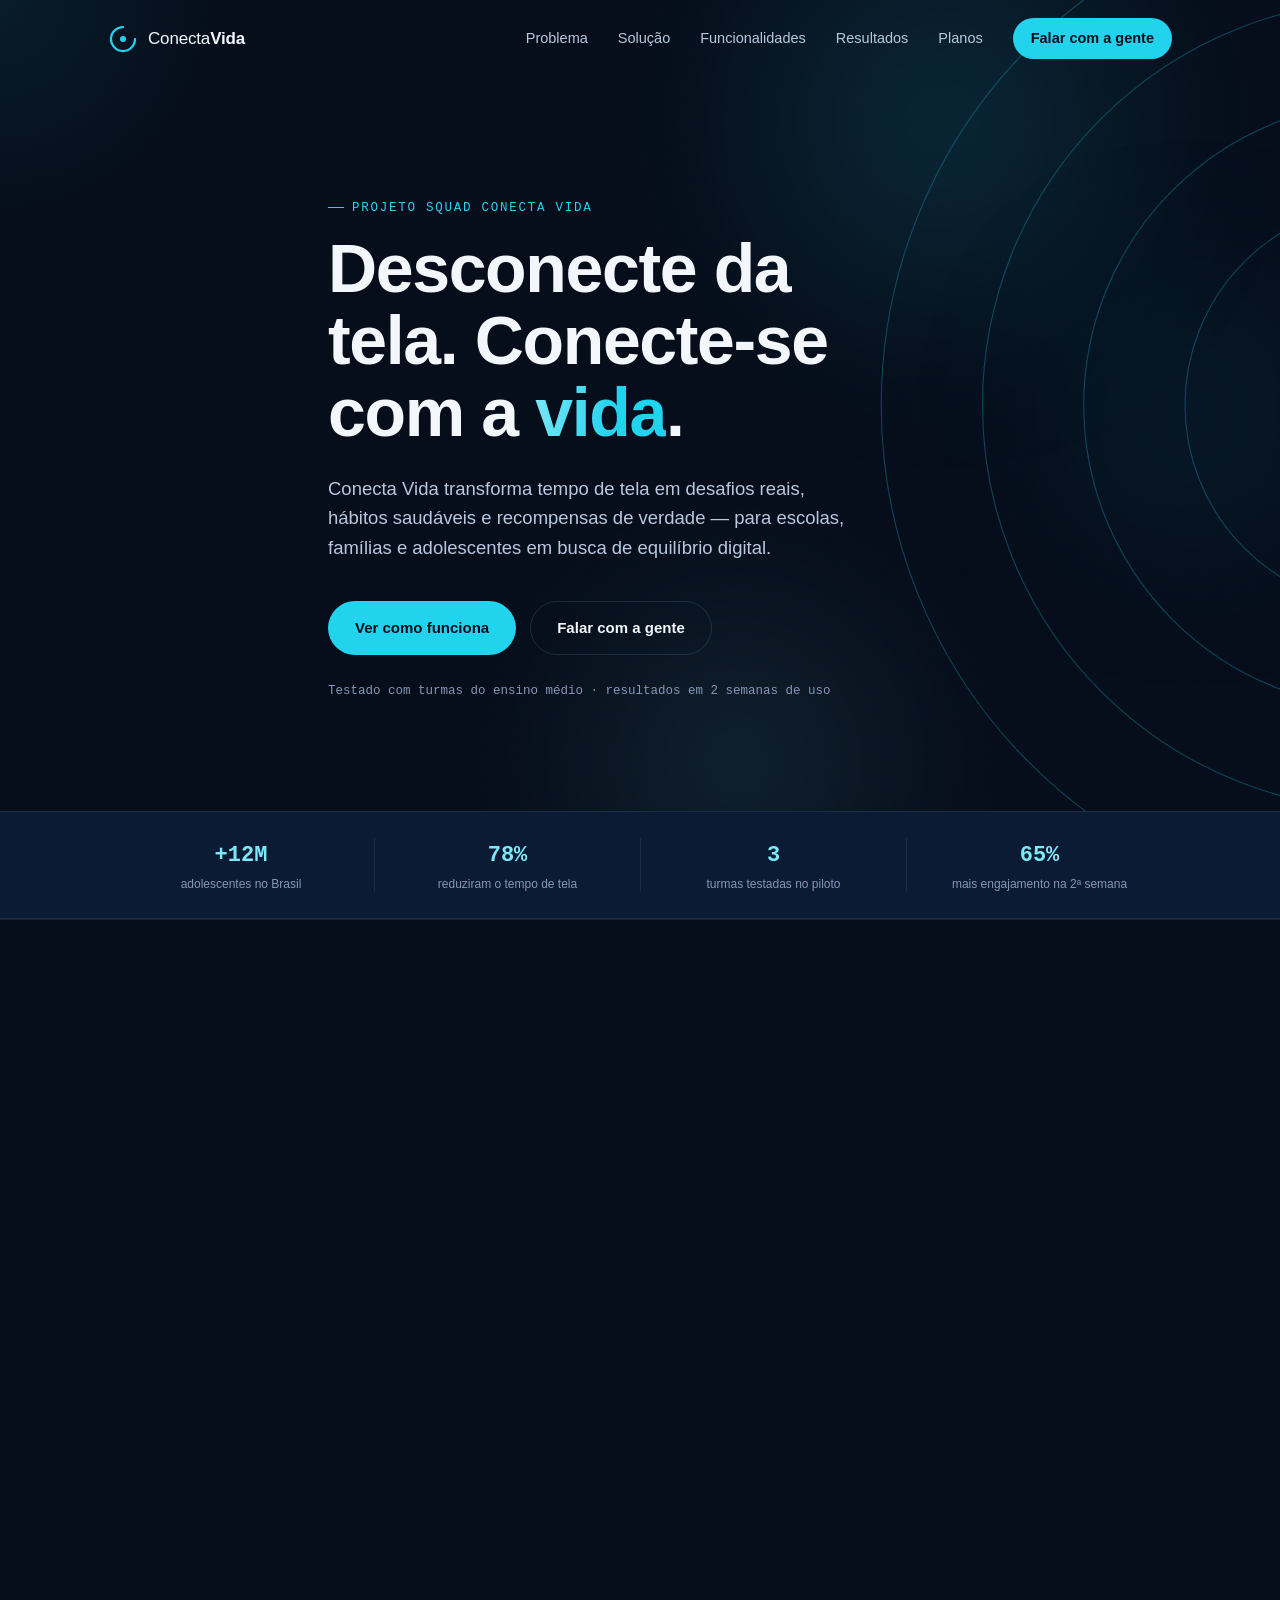
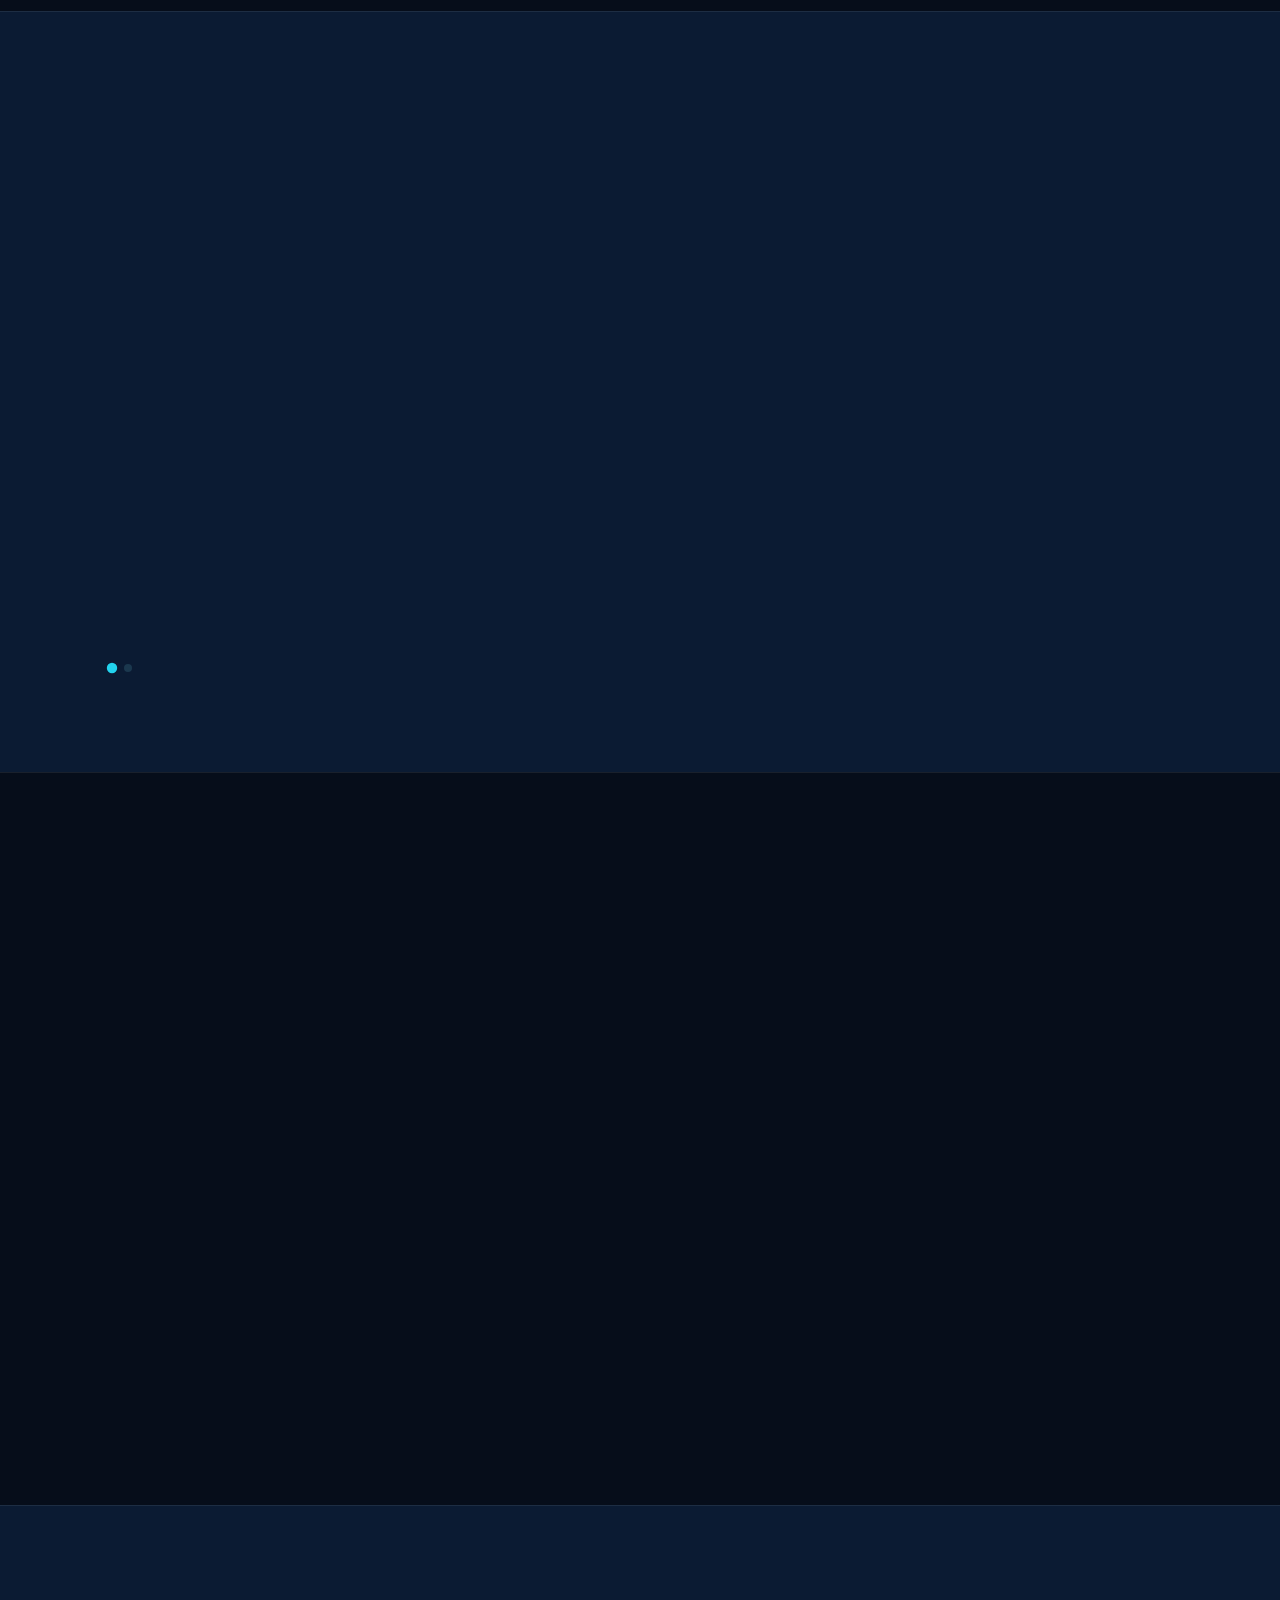
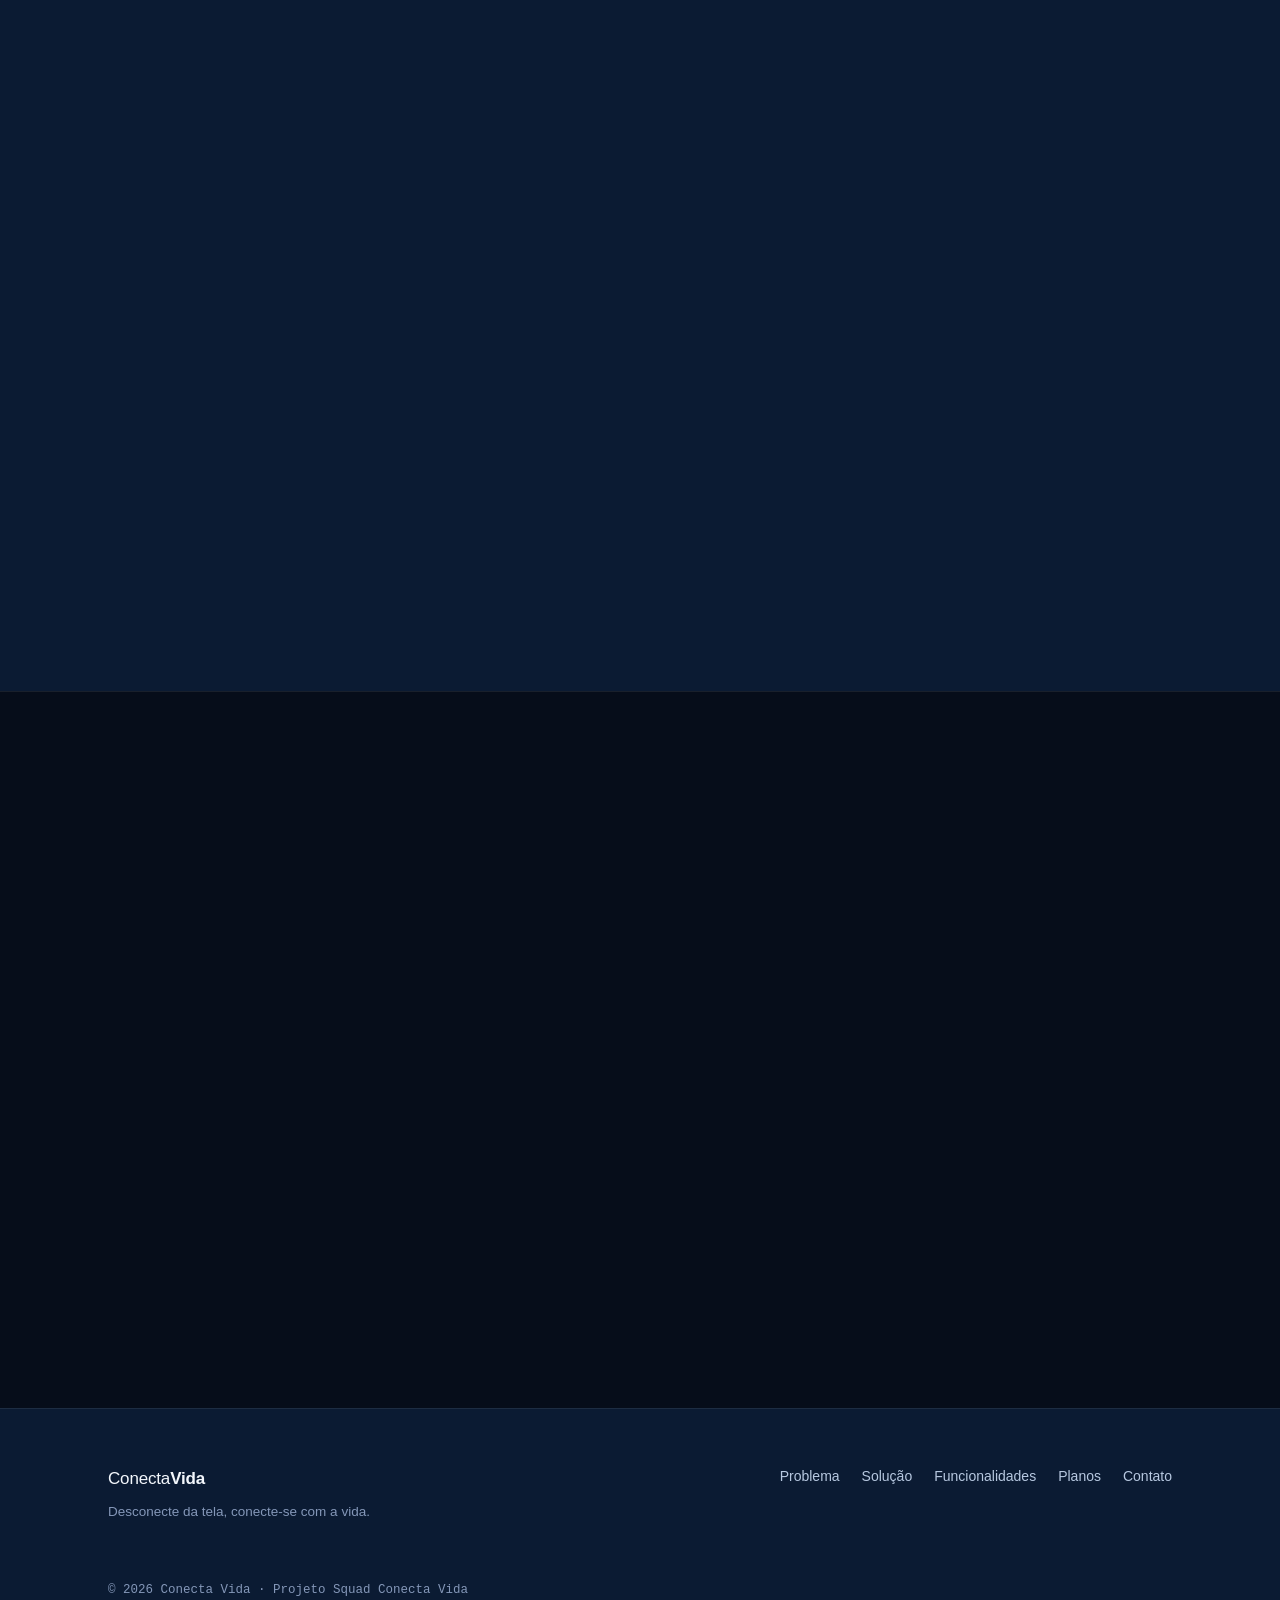
==== commit a02427be: "att" ====
--- a/index.html
+++ b/index.html
@@ -1,253 +1,401 @@
-<!DOCTYPE html>
+<!doctype html>
 <html lang="pt-BR" class="no-js">
-<head>
-<meta charset="UTF-8">
-<meta name="viewport" content="width=device-width, initial-scale=1.0">
-<title>Conecta Vida — Desconecte da tela, conecte-se com a vida</title>
-<meta name="description" content="Conecta Vida transforma tempo de tela em desafios reais, hábitos saudáveis e recompensas de verdade para escolas, famílias e adolescentes.">
-<meta name="theme-color" content="#060d1a">
-<meta name="referrer" content="strict-origin-when-cross-origin">
-
-<meta property="og:type" content="website">
-<meta property="og:locale" content="pt_BR">
-<meta property="og:title" content="Conecta Vida — Desconecte da tela, conecte-se com a vida">
-<meta property="og:description" content="Desafios reais, metas conscientes e recompensas de verdade pra reduzir o tempo de tela — pra escolas, famílias e adolescentes.">
-<meta name="twitter:card" content="summary">
-
-<meta http-equiv="Content-Security-Policy" content="default-src 'self'; style-src 'self' https://fonts.googleapis.com; font-src https://fonts.gstatic.com; script-src 'self'; img-src 'self' data:; connect-src 'self'; base-uri 'self'; form-action 'self';">
-
-<link rel="icon" type="image/svg+xml" href="data:image/svg+xml,%3Csvg xmlns='http://www.w3.org/2000/svg' viewBox='0 0 40 40'%3E%3Crect width='40' height='40' rx='9' fill='%230b1b33'/%3E%3Cpath d='M20 7C12.82 7 7 12.82 7 20s5.82 13 13 13' stroke='%2322d3ee' stroke-width='3' stroke-linecap='round' fill='none'/%3E%3Ccircle cx='20' cy='20' r='3.6' fill='%2322d3ee'/%3E%3C/svg%3E">
-
-<link rel="preconnect" href="https://fonts.googleapis.com">
-<link rel="preconnect" href="https://fonts.gstatic.com" crossorigin>
-<link href="https://fonts.googleapis.com/css2?family=Sora:wght@400;600;700;800&family=Manrope:wght@400;500;600;700&family=Space+Mono:wght@400;700&display=swap" rel="stylesheet">
-<link rel="stylesheet" href="style.css">
-</head>
-<body>
-
-<noscript>
-  <div class="noscript-banner">
-    <div class="wrap">Este site funciona melhor com JavaScript habilitado — algumas seções não aparecem sem ele. Prefere falar direto? Escreva pra <a href="mailto:contato@conectavida.com.br">contato@conectavida.com.br</a>.</div>
-  </div>
-</noscript>
-
-<div class="scroll-progress" id="scrollProgress" aria-hidden="true"></div>
-<div class="cursor-glow" id="cursorGlow" aria-hidden="true"></div>
-
-<a class="skip-link" href="#main">Pular para o conteúdo</a>
-
-<!-- ===== HEADER ===== -->
-<header class="site-header" id="siteHeader">
-  <div class="wrap header-inner">
-    <a href="#top" class="brand">
-      <span class="brand-mark" aria-hidden="true">
-        <svg viewBox="0 0 40 40" fill="none"><path d="M20 4C11.16 4 4 11.16 4 20s7.16 16 16 16 16-7.16 16-16" stroke="currentColor" stroke-width="3" stroke-linecap="round"/><circle cx="20" cy="20" r="4" fill="currentColor"/></svg>
-      </span>
-      <span class="brand-name">Conecta<strong>Vida</strong></span>
-    </a>
-
-    <nav class="main-nav" id="mainNav" aria-label="Navegação principal">
-      <a href="#problema">Problema</a>
-      <a href="#solucao">Solução</a>
-      <a href="#funcionalidades">Funcionalidades</a>
-      <a href="#resultados">Resultados</a>
-      <a href="#planos">Planos</a>
-      <a href="#contato" class="nav-cta">Falar com a gente</a>
-    </nav>
-
-    <button class="nav-toggle" id="navToggle" aria-label="Abrir menu" aria-expanded="false" aria-controls="mainNav">
-      <span></span><span></span><span></span>
+  <head>
+    <meta charset="UTF-8" />
+    <meta name="viewport" content="width=device-width, initial-scale=1.0" />
+    <title>Conecta Vida — Desconecte da tela, conecte-se com a vida</title>
+    <meta
+      name="description"
+      content="Conecta Vida transforma tempo de tela em desafios reais, hábitos saudáveis e recompensas de verdade para escolas, famílias e adolescentes."
+    />
+    <meta name="theme-color" content="#060d1a" />
+    <meta name="referrer" content="strict-origin-when-cross-origin" />
+
+    <meta property="og:type" content="website" />
+    <meta property="og:locale" content="pt_BR" />
+    <meta
+      property="og:title"
+      content="Conecta Vida — Desconecte da tela, conecte-se com a vida"
+    />
+    <meta
+      property="og:description"
+      content="Desafios reais, metas conscientes e recompensas de verdade pra reduzir o tempo de tela — pra escolas, famílias e adolescentes."
+    />
+    <meta name="twitter:card" content="summary" />
+
+    <meta
+      http-equiv="Content-Security-Policy"
+      content="default-src 'self'; style-src 'self' https://fonts.googleapis.com; font-src https://fonts.gstatic.com; script-src 'self'; img-src 'self' data:; connect-src 'self'; base-uri 'self'; form-action 'self';"
+    />
+
+    <link
+      rel="icon"
+      type="image/svg+xml"
+      href="data:image/svg+xml,%3Csvg xmlns='http://www.w3.org/2000/svg' viewBox='0 0 40 40'%3E%3Crect width='40' height='40' rx='9' fill='%230b1b33'/%3E%3Cpath d='M20 7C12.82 7 7 12.82 7 20s5.82 13 13 13' stroke='%2322d3ee' stroke-width='3' stroke-linecap='round' fill='none'/%3E%3Ccircle cx='20' cy='20' r='3.6' fill='%2322d3ee'/%3E%3C/svg%3E"
+    />
+
+    <link rel="preconnect" href="https://fonts.googleapis.com" />
+    <link rel="preconnect" href="https://fonts.gstatic.com" crossorigin />
+    <link
+      href="https://fonts.googleapis.com/css2?family=Sora:wght@400;600;700;800&family=Manrope:wght@400;500;600;700&family=Space+Mono:wght@400;700&display=swap"
+      rel="stylesheet"
+    />
+    <link rel="stylesheet" href="style.css" />
+  </head>
+  <body>
+    <noscript>
+      <div class="noscript-banner">
+        <div class="wrap">
+          Este site funciona melhor com JavaScript habilitado — algumas seções
+          não aparecem sem ele. Prefere falar direto? Escreva pra
+          <a href="mailto:contato@conectavida.com.br"
+            >contato@conectavida.com.br</a
+          >.
+        </div>
+      </div>
+    </noscript>
+
+    <div class="scroll-progress" id="scrollProgress" aria-hidden="true"></div>
+    <div class="cursor-glow" id="cursorGlow" aria-hidden="true"></div>
+
+    <a class="skip-link" href="#main">Pular para o conteúdo</a>
+
+    <!-- ===== HEADER ===== -->
+    <header class="site-header" id="siteHeader">
+      <div class="wrap header-inner">
+        <a href="#top" class="brand">
+          <span class="brand-mark" aria-hidden="true">
+            <svg viewBox="0 0 40 40" fill="none">
+              <path
+                d="M20 4C11.16 4 4 11.16 4 20s7.16 16 16 16 16-7.16 16-16"
+                stroke="currentColor"
+                stroke-width="3"
+                stroke-linecap="round"
+              />
+              <circle cx="20" cy="20" r="4" fill="currentColor" />
+            </svg>
+          </span>
+          <span class="brand-name">Conecta<strong>Vida</strong></span>
+        </a>
+
+        <nav class="main-nav" id="mainNav" aria-label="Navegação principal">
+          <a href="#problema">Problema</a>
+          <a href="#solucao">Solução</a>
+          <a href="#funcionalidades">Funcionalidades</a>
+          <a href="#resultados">Resultados</a>
+          <a href="#planos">Planos</a>
+          <a href="#contato" class="nav-cta">Falar com a gente</a>
+        </nav>
+
+        <button
+          class="nav-toggle"
+          id="navToggle"
+          aria-label="Abrir menu"
+          aria-expanded="false"
+          aria-controls="mainNav"
+        >
+          <span></span><span></span><span></span>
+        </button>
+      </div>
+    </header>
+
+    <main id="main">
+      <!-- ===== HERO ===== -->
+      <section class="hero" id="top">
+        <div class="hero-aurora" aria-hidden="true">
+          <span class="aurora-blob aurora-1"></span>
+          <span class="aurora-blob aurora-2"></span>
+          <span class="aurora-blob aurora-3"></span>
+        </div>
+        <div class="hero-signal" aria-hidden="true">
+          <svg viewBox="0 0 800 800" class="signal-svg">
+            <circle cx="700" cy="400" r="90" class="ring r1" />
+            <circle cx="700" cy="400" r="180" class="ring r2" />
+            <circle cx="700" cy="400" r="270" class="ring r3" />
+            <circle cx="700" cy="400" r="360" class="ring r4" />
+            <circle cx="700" cy="400" r="450" class="ring r5" />
+          </svg>
+        </div>
+
+        <div class="wrap hero-inner">
+          <p class="eyebrow reveal">Projeto Squad Conecta Vida</p>
+          <h1 class="hero-title reveal">
+            Desconecte da<br />tela. Conecte-se<br />com a <em>vida</em>.
+          </h1>
+          <p class="hero-sub reveal">
+            Conecta Vida transforma tempo de tela em desafios reais, hábitos
+            saudáveis e recompensas de verdade — para escolas, famílias e
+            adolescentes em busca de equilíbrio digital.
+          </p>
+          <div class="hero-actions reveal">
+            <a href="#solucao" class="btn btn-primary btn-pulse"
+              >Ver como funciona</a
+            >
+            <a href="#contato" class="btn btn-ghost">Falar com a gente</a>
+          </div>
+          <p class="hero-trust reveal">
+            Testado com turmas do ensino médio · resultados em 2 semanas de uso
+          </p>
+        </div>
+      </section>
+
+      <!-- ===== TRUST BAR ===== -->
+      <section class="trust-bar">
+        <div
+          class="wrap trust-bar-inner"
+          id="trustBar"
+          data-stat-group="trustBar"
+        ></div>
+      </section>
+
+      <!-- ===== PROBLEMA ===== -->
+      <section class="section" id="problema">
+        <div class="wrap">
+          <p class="eyebrow reveal">O problema</p>
+          <h2 class="section-title reveal">
+            O tempo de tela virou o maior<br />concorrente da vida real
+          </h2>
+          <p class="section-lede reveal">
+            Jovens brasileiros passam em média mais de 9 horas por dia em frente
+            às telas. Redes sociais, jogos e vídeos dominam o tempo livre — e o
+            resultado aparece na concentração, no sono e na vida social.
+          </p>
+
+          <div
+            class="stat-grid reveal"
+            id="problemStats"
+            data-stat-group="problemStats"
+          ></div>
+
+          <blockquote class="pull-quote reveal">
+            <p>
+              <span class="pq-mark" aria-hidden="true">“</span>81% dos próprios
+              adolescentes dizem que querem mudar esse hábito.
+            </p>
+            <cite>Pesquisa aplicada com estudantes do ensino médio</cite>
+          </blockquote>
+        </div>
+      </section>
+
+      <!-- ===== SOLUÇÃO ===== -->
+      <section class="section section-alt" id="solucao">
+        <div class="wrap">
+          <p class="eyebrow reveal">A solução</p>
+          <h2 class="section-title reveal">
+            Três engrenagens,<br />um hábito novo
+          </h2>
+          <p class="section-lede reveal">
+            Desafio vira meta. Meta vira progresso. Progresso vira recompensa
+            real — nessa ordem, em ciclo.
+          </p>
+
+          <ol
+            class="pillar-list reveal"
+            id="pillarList"
+            data-stat-group="pillars"
+          ></ol>
+        </div>
+      </section>
+
+      <!-- ===== FUNCIONALIDADES ===== -->
+      <section class="section" id="funcionalidades">
+        <div class="wrap">
+          <p class="eyebrow reveal">Dentro do app</p>
+          <h2 class="section-title reveal">
+            O que a plataforma coloca<br />na mão do adolescente
+          </h2>
+
+          <div
+            class="feature-grid reveal"
+            id="featureGrid"
+            data-stat-group="features"
+          ></div>
+        </div>
+      </section>
+
+      <!-- ===== RESULTADOS ===== -->
+      <section class="section section-alt" id="resultados">
+        <div class="wrap">
+          <p class="eyebrow reveal">Resultados do piloto</p>
+          <h2 class="section-title reveal">
+            Três turmas do ensino médio.<br />Duas semanas. Resultado real.
+          </h2>
+
+          <div
+            class="stat-grid reveal"
+            id="resultStats"
+            data-stat-group="resultStats"
+          ></div>
+
+          <div class="testimonial reveal" id="testimonial" aria-live="polite">
+            <!-- preenchido via JS -->
+          </div>
+          <div
+            class="testimonial-dots"
+            id="testimonialDots"
+            role="tablist"
+            aria-label="Depoimentos"
+          ></div>
+        </div>
+      </section>
+
+      <!-- ===== DIFERENCIAL ===== -->
+      <section class="section" id="diferencial">
+        <div class="wrap">
+          <p class="eyebrow reveal">Por que Conecta Vida</p>
+          <h2 class="section-title reveal">
+            A diferença entre<br />bloquear e engajar
+          </h2>
+          <p class="section-lede reveal">
+            Screen Time e Forest restringem o uso do celular. O Conecta Vida
+            constrói um hábito novo — com comunidade, desafio e recompensa real.
+          </p>
+
+          <div class="compare reveal">
+            <div class="compare-col compare-them">
+              <h3>Apps tradicionais</h3>
+              <ul id="compareThem"></ul>
+            </div>
+            <div class="compare-col compare-us">
+              <span class="compare-badge">Conecta Vida</span>
+              <h3>Conecta Vida</h3>
+              <ul id="compareUs"></ul>
+            </div>
+          </div>
+        </div>
+      </section>
+
+      <!-- ===== PLANOS ===== -->
+      <section class="section section-alt" id="planos">
+        <div class="wrap">
+          <p class="eyebrow reveal">Planos</p>
+          <h2 class="section-title reveal">
+            Pra escola, pra família —<br />do jeito que fizer sentido
+          </h2>
+
+          <div
+            class="plan-grid reveal"
+            id="planGrid"
+            data-stat-group="plans"
+          ></div>
+        </div>
+      </section>
+
+      <!-- ===== CONTATO ===== -->
+      <section class="section" id="contato">
+        <div class="wrap contact-wrap">
+          <div class="contact-copy reveal">
+            <p class="eyebrow">Vamos conversar</p>
+            <h2 class="section-title">
+              Leve o Conecta Vida pra sua escola ou pra sua casa
+            </h2>
+            <p class="section-lede">
+              Preencha o formulário e a gente retorna com os próximos passos —
+              sem compromisso.
+            </p>
+            <ul class="contact-info">
+              <li><span>E-mail</span> contato@conectavida.com.br</li>
+              <li><span>Site</span> conectavida.com.br</li>
+              <li><span>Redes</span> @conectavida</li>
+            </ul>
+          </div>
+
+          <form class="contact-form reveal" id="contactForm" novalidate>
+            <div class="form-row">
+              <label for="nome">Nome</label>
+              <input
+                type="text"
+                id="nome"
+                name="nome"
+                required
+                autocomplete="name"
+                placeholder="Como podemos te chamar?"
+              />
+            </div>
+            <div class="form-row">
+              <label for="plano">Plano de interesse</label>
+              <select id="plano" name="plano" required>
+                <option value="">Selecione um plano</option>
+              </select>
+            </div>
+            <div class="form-row">
+              <label for="mensagem">Mensagem</label>
+              <textarea
+                id="mensagem"
+                name="mensagem"
+                rows="4"
+                maxlength="500"
+                required
+                placeholder="Conte um pouco sobre o que você procura"
+              ></textarea>
+            </div>
+            <button
+              type="submit"
+              class="btn btn-whatsapp btn-block"
+              id="submitBtn"
+            >
+              <svg
+                class="wa-icon"
+                viewBox="0 0 24 24"
+                fill="none"
+                stroke="currentColor"
+                stroke-width="1.8"
+                aria-hidden="true"
+              >
+                <path
+                  d="M12 3C7.03 3 3 6.58 3 11c0 2.08.9 3.97 2.38 5.4L4.5 20.5l4.3-1.4A9.9 9.9 0 0 0 12 19c4.97 0 9-3.58 9-8s-4.03-8-9-8Z"
+                />
+                <path d="M8.5 10.5c0 3 2.5 5 5.3 5" />
+              </svg>
+              <span class="btn-label">Continuar no WhatsApp</span>
+            </button>
+            <p
+              class="form-status"
+              id="formStatus"
+              role="status"
+              aria-live="polite"
+            ></p>
+          </form>
+        </div>
+      </section>
+    </main>
+
+    <!-- ===== FOOTER ===== -->
+    <footer class="site-footer">
+      <div class="wrap footer-inner">
+        <div class="footer-brand">
+          <span class="brand-name">Conecta<strong>Vida</strong></span>
+          <p>Desconecte da tela, conecte-se com a vida.</p>
+        </div>
+        <nav class="footer-nav" aria-label="Navegação do rodapé">
+          <a href="#problema">Problema</a>
+          <a href="#solucao">Solução</a>
+          <a href="#funcionalidades">Funcionalidades</a>
+          <a href="#planos">Planos</a>
+          <a href="#contato">Contato</a>
+        </nav>
+        <p class="footer-legal">
+          © 2026 Conecta Vida · Projeto Squad Conecta Vida
+        </p>
+      </div>
+    </footer>
+
+    <div class="toast" id="toast" role="status" aria-live="polite"></div>
+
+    <button class="back-to-top" id="backToTop" aria-label="Voltar ao topo">
+      <svg
+        viewBox="0 0 24 24"
+        fill="none"
+        stroke="currentColor"
+        stroke-width="2"
+        stroke-linecap="round"
+        stroke-linejoin="round"
+      >
+        <path d="M12 19V5M5 12l7-7 7 7" />
+      </svg>
     </button>
-  </div>
-</header>
-
-<main id="main">
-
-  <!-- ===== HERO ===== -->
-  <section class="hero" id="top">
-    <div class="hero-aurora" aria-hidden="true">
-      <span class="aurora-blob aurora-1"></span>
-      <span class="aurora-blob aurora-2"></span>
-      <span class="aurora-blob aurora-3"></span>
-    </div>
-    <div class="hero-signal" aria-hidden="true">
-      <svg viewBox="0 0 800 800" class="signal-svg">
-        <circle cx="700" cy="400" r="90" class="ring r1"/>
-        <circle cx="700" cy="400" r="180" class="ring r2"/>
-        <circle cx="700" cy="400" r="270" class="ring r3"/>
-        <circle cx="700" cy="400" r="360" class="ring r4"/>
-        <circle cx="700" cy="400" r="450" class="ring r5"/>
-      </svg>
-    </div>
-
-    <div class="wrap hero-inner">
-      <p class="eyebrow reveal">Projeto Squad Conecta Vida</p>
-      <h1 class="hero-title reveal">Desconecte da<br>tela. Conecte-se<br>com a <em>vida</em>.</h1>
-      <p class="hero-sub reveal">Conecta Vida transforma tempo de tela em desafios reais, hábitos saudáveis e recompensas de verdade — para escolas, famílias e adolescentes em busca de equilíbrio digital.</p>
-      <div class="hero-actions reveal">
-        <a href="#solucao" class="btn btn-primary btn-pulse">Ver como funciona</a>
-        <a href="#contato" class="btn btn-ghost">Falar com a gente</a>
-      </div>
-      <p class="hero-trust reveal">Testado com turmas do ensino médio · resultados em 2 semanas de uso</p>
-    </div>
-  </section>
-
-  <!-- ===== TRUST BAR ===== -->
-  <section class="trust-bar">
-    <div class="wrap trust-bar-inner" id="trustBar" data-stat-group="trustBar"></div>
-  </section>
-
-  <!-- ===== PROBLEMA ===== -->
-  <section class="section" id="problema">
-    <div class="wrap">
-      <p class="eyebrow reveal">O problema</p>
-      <h2 class="section-title reveal">O tempo de tela virou o maior<br>concorrente da vida real</h2>
-      <p class="section-lede reveal">Jovens brasileiros passam em média mais de 9 horas por dia em frente às telas. Redes sociais, jogos e vídeos dominam o tempo livre — e o resultado aparece na concentração, no sono e na vida social.</p>
-
-      <div class="stat-grid reveal" id="problemStats" data-stat-group="problemStats"></div>
-
-      <blockquote class="pull-quote reveal">
-        <p><span class="pq-mark" aria-hidden="true">“</span>81% dos próprios adolescentes dizem que querem mudar esse hábito.</p>
-        <cite>Pesquisa aplicada com estudantes do ensino médio</cite>
-      </blockquote>
-    </div>
-  </section>
-
-  <!-- ===== SOLUÇÃO ===== -->
-  <section class="section section-alt" id="solucao">
-    <div class="wrap">
-      <p class="eyebrow reveal">A solução</p>
-      <h2 class="section-title reveal">Três engrenagens,<br>um hábito novo</h2>
-      <p class="section-lede reveal">Desafio vira meta. Meta vira progresso. Progresso vira recompensa real — nessa ordem, em ciclo.</p>
-
-      <ol class="pillar-list reveal" id="pillarList" data-stat-group="pillars"></ol>
-    </div>
-  </section>
-
-  <!-- ===== FUNCIONALIDADES ===== -->
-  <section class="section" id="funcionalidades">
-    <div class="wrap">
-      <p class="eyebrow reveal">Dentro do app</p>
-      <h2 class="section-title reveal">O que a plataforma coloca<br>na mão do adolescente</h2>
-
-      <div class="feature-grid reveal" id="featureGrid" data-stat-group="features"></div>
-    </div>
-  </section>
-
-  <!-- ===== RESULTADOS ===== -->
-  <section class="section section-alt" id="resultados">
-    <div class="wrap">
-      <p class="eyebrow reveal">Resultados do piloto</p>
-      <h2 class="section-title reveal">Três turmas do ensino médio.<br>Duas semanas. Resultado real.</h2>
-
-      <div class="stat-grid reveal" id="resultStats" data-stat-group="resultStats"></div>
-
-      <div class="testimonial reveal" id="testimonial" aria-live="polite">
-        <!-- preenchido via JS -->
-      </div>
-      <div class="testimonial-dots" id="testimonialDots" role="tablist" aria-label="Depoimentos"></div>
-    </div>
-  </section>
-
-  <!-- ===== DIFERENCIAL ===== -->
-  <section class="section" id="diferencial">
-    <div class="wrap">
-      <p class="eyebrow reveal">Por que Conecta Vida</p>
-      <h2 class="section-title reveal">A diferença entre<br>bloquear e engajar</h2>
-      <p class="section-lede reveal">Screen Time e Forest restringem o uso do celular. O Conecta Vida constrói um hábito novo — com comunidade, desafio e recompensa real.</p>
-
-      <div class="compare reveal">
-        <div class="compare-col compare-them">
-          <h3>Apps tradicionais</h3>
-          <ul id="compareThem"></ul>
-        </div>
-        <div class="compare-col compare-us">
-          <span class="compare-badge">Conecta Vida</span>
-          <h3>Conecta Vida</h3>
-          <ul id="compareUs"></ul>
-        </div>
-      </div>
-    </div>
-  </section>
-
-  <!-- ===== PLANOS ===== -->
-  <section class="section section-alt" id="planos">
-    <div class="wrap">
-      <p class="eyebrow reveal">Planos</p>
-      <h2 class="section-title reveal">Pra escola, pra família —<br>do jeito que fizer sentido</h2>
-
-      <div class="plan-grid reveal" id="planGrid" data-stat-group="plans"></div>
-    </div>
-  </section>
-
-  <!-- ===== CONTATO ===== -->
-  <section class="section" id="contato">
-    <div class="wrap contact-wrap">
-      <div class="contact-copy reveal">
-        <p class="eyebrow">Vamos conversar</p>
-        <h2 class="section-title">Leve o Conecta Vida pra sua escola ou pra sua casa</h2>
-        <p class="section-lede">Preencha o formulário e a gente retorna com os próximos passos — sem compromisso.</p>
-        <ul class="contact-info">
-          <li><span>E-mail</span> contato@conectavida.com.br</li>
-          <li><span>Site</span> conectavida.com.br</li>
-          <li><span>Redes</span> @conectavida</li>
-        </ul>
-      </div>
-
-      <form class="contact-form reveal" id="contactForm" novalidate>
-        <div class="form-row">
-          <label for="nome">Nome</label>
-          <input type="text" id="nome" name="nome" required autocomplete="name" placeholder="Como podemos te chamar?">
-        </div>
-        <div class="form-row">
-          <label for="plano">Plano de interesse</label>
-          <select id="plano" name="plano" required>
-            <option value="">Selecione um plano</option>
-          </select>
-        </div>
-        <div class="form-row">
-          <label for="mensagem">Mensagem</label>
-          <textarea id="mensagem" name="mensagem" rows="4" maxlength="500" required placeholder="Conte um pouco sobre o que você procura"></textarea>
-        </div>
-        <button type="submit" class="btn btn-whatsapp btn-block" id="submitBtn">
-          <svg class="wa-icon" viewBox="0 0 24 24" fill="none" stroke="currentColor" stroke-width="1.8" aria-hidden="true">
-            <path d="M12 3C7.03 3 3 6.58 3 11c0 2.08.9 3.97 2.38 5.4L4.5 20.5l4.3-1.4A9.9 9.9 0 0 0 12 19c4.97 0 9-3.58 9-8s-4.03-8-9-8Z"/>
-            <path d="M8.5 10.5c0 3 2.5 5 5.3 5"/>
-          </svg>
-          <span class="btn-label">Continuar no WhatsApp</span>
-        </button>
-        <p class="form-status" id="formStatus" role="status" aria-live="polite"></p>
-      </form>
-    </div>
-  </section>
-
-</main>
-
-<!-- ===== FOOTER ===== -->
-<footer class="site-footer">
-  <div class="wrap footer-inner">
-    <div class="footer-brand">
-      <span class="brand-name">Conecta<strong>Vida</strong></span>
-      <p>Desconecte da tela, conecte-se com a vida.</p>
-    </div>
-    <nav class="footer-nav" aria-label="Navegação do rodapé">
-      <a href="#problema">Problema</a>
-      <a href="#solucao">Solução</a>
-      <a href="#funcionalidades">Funcionalidades</a>
-      <a href="#planos">Planos</a>
-      <a href="#contato">Contato</a>
-    </nav>
-    <p class="footer-legal">© 2026 Conecta Vida · Projeto Squad Conecta Vida</p>
-  </div>
-</footer>
-
-<div class="toast" id="toast" role="status" aria-live="polite"></div>
-
-<button class="back-to-top" id="backToTop" aria-label="Voltar ao topo">
-  <svg viewBox="0 0 24 24" fill="none" stroke="currentColor" stroke-width="2" stroke-linecap="round" stroke-linejoin="round"><path d="M12 19V5M5 12l7-7 7 7"/></svg>
-</button>
-
-<script src="data.js" defer></script>
-<script src="main.js" defer></script>
-</body>
+
+    <script src="data.js" defer></script>
+    <script src="main.js" defer></script>
+  </body>
 </html>
--- a/style.css
+++ b/style.css
@@ -1,573 +1,1445 @@
 /* =========================================================
    CONECTA VIDA — design tokens
    ========================================================= */
-:root{
-  --bg-deep:   #060d1a;
-  --bg-base:   #0b1b33;
+:root {
+  --bg-deep: #060d1a;
+  --bg-base: #0b1b33;
   --bg-raised: #0e1d38;
-  --bg-raised-2:#12294a;
-
-  --cyan:      #22d3ee;
+  --bg-raised-2: #12294a;
+
+  --cyan: #22d3ee;
   --cyan-soft: #7de8f7;
-  --cyan-dim:  #0e7c99;
-
-  --white:     #f3f7fc;
-  --fog:       #b7c8e0;
-  --fog-dim:   #8497b8;
-
-  --amber:     #fbbf24;
-
-  --line:      rgba(125,232,247,0.14);
-  --line-soft: rgba(243,247,252,0.08);
-
-  --font-display: 'Sora', sans-serif;
-  --font-body:    'Manrope', sans-serif;
-  --font-mono:    'Space Mono', monospace;
+  --cyan-dim: #0e7c99;
+
+  --white: #f3f7fc;
+  --fog: #b7c8e0;
+  --fog-dim: #8497b8;
+
+  --amber: #fbbf24;
+
+  --line: rgba(125, 232, 247, 0.14);
+  --line-soft: rgba(243, 247, 252, 0.08);
+
+  --font-display: "Sora", sans-serif;
+  --font-body: "Manrope", sans-serif;
+  --font-mono: "Space Mono", monospace;
 
   --radius: 16px;
   --radius-sm: 10px;
   --wrap: 1120px;
 
-  --ease: cubic-bezier(.16,.84,.44,1);
+  --ease: cubic-bezier(0.16, 0.84, 0.44, 1);
   --cursor-x: 50vw;
   --cursor-y: 50vh;
 }
 
-*,*::before,*::after{ box-sizing:border-box; }
-html{ scroll-behavior:smooth; }
-@media (prefers-reduced-motion: reduce){
-  html{ scroll-behavior:auto; }
-  *,*::before,*::after{ animation-duration:0.001ms !important; animation-iteration-count:1 !important; transition-duration:0.001ms !important; scroll-behavior:auto !important; }
+*,
+*::before,
+*::after {
+  box-sizing: border-box;
+}
+html {
+  scroll-behavior: smooth;
+}
+@media (prefers-reduced-motion: reduce) {
+  html {
+    scroll-behavior: auto;
+  }
+  *,
+  *::before,
+  *::after {
+    animation-duration: 0.001ms !important;
+    animation-iteration-count: 1 !important;
+    transition-duration: 0.001ms !important;
+    scroll-behavior: auto !important;
+  }
 }
 
 /* fallback caso JS esteja desabilitado — main.js remove essa classe assim que roda */
-.no-js .reveal{ opacity:1 !important; transform:none !important; }
-.no-js .cursor-glow, .no-js .scroll-progress{ display:none; }
-
-.noscript-banner{
-  background:var(--amber); color:var(--bg-deep); font-weight:600; font-size:14px;
-  padding:14px 0; text-align:center; position:relative; z-index:500;
-}
-.noscript-banner a{ text-decoration:underline; }
-
-.error-page{ min-height:100vh; display:flex; align-items:center; }
-.error-page .wrap{ text-align:center; }
-.error-page .section-lede{ margin-left:auto; margin-right:auto; }
-
-body{
-  margin:0;
-  background:var(--bg-deep);
-  color:var(--white);
-  font-family:var(--font-body);
-  font-size:16px;
-  line-height:1.6;
-  -webkit-font-smoothing:antialiased;
-  position:relative;
+.no-js .reveal {
+  opacity: 1 !important;
+  transform: none !important;
+}
+.no-js .cursor-glow,
+.no-js .scroll-progress {
+  display: none;
+}
+
+.noscript-banner {
+  background: var(--amber);
+  color: var(--bg-deep);
+  font-weight: 600;
+  font-size: 14px;
+  padding: 14px 0;
+  text-align: center;
+  position: relative;
+  z-index: 500;
+}
+.noscript-banner a {
+  text-decoration: underline;
+}
+
+.error-page {
+  min-height: 100vh;
+  display: flex;
+  align-items: center;
+}
+.error-page .wrap {
+  text-align: center;
+}
+.error-page .section-lede {
+  margin-left: auto;
+  margin-right: auto;
+}
+
+body {
+  margin: 0;
+  background: var(--bg-deep);
+  color: var(--white);
+  font-family: var(--font-body);
+  font-size: 16px;
+  line-height: 1.6;
+  -webkit-font-smoothing: antialiased;
+  position: relative;
 }
 
 /* textura sutil de grão — só profundidade, sem distrair */
-body::before{
-  content:'';
-  position:fixed; inset:0; z-index:1; pointer-events:none;
-  opacity:.035; mix-blend-mode:overlay;
-  background-image:url("data:image/svg+xml,%3Csvg xmlns='http://www.w3.org/2000/svg' width='120' height='120'%3E%3Cfilter id='n'%3E%3CfeTurbulence type='fractalNoise' baseFrequency='0.9' numOctaves='2' stitchTiles='stitch'/%3E%3C/filter%3E%3Crect width='100%25' height='100%25' filter='url(%23n)'/%3E%3C/svg%3E");
-}
-
-h1,h2,h3{ font-family:var(--font-display); margin:0; color:var(--white); }
-p{ margin:0; }
-ul,ol{ margin:0; padding:0; list-style:none; }
-a{ color:inherit; text-decoration:none; }
-button{ font-family:inherit; cursor:pointer; }
-img,svg{ display:block; max-width:100%; }
-
-.wrap{ max-width:var(--wrap); margin:0 auto; padding:0 28px; position:relative; z-index:2; }
-
-.skip-link{
-  position:absolute; left:-999px; top:0; background:var(--cyan); color:var(--bg-deep);
-  padding:12px 18px; z-index:500; border-radius:0 0 8px 0; font-weight:700;
-}
-.skip-link:focus{ left:0; }
-
-:focus-visible{ outline:2px solid var(--cyan); outline-offset:3px; border-radius:4px; }
+body::before {
+  content: "";
+  position: fixed;
+  inset: 0;
+  z-index: 1;
+  pointer-events: none;
+  opacity: 0.035;
+  mix-blend-mode: overlay;
+  background-image: url("data:image/svg+xml,%3Csvg xmlns='http://www.w3.org/2000/svg' width='120' height='120'%3E%3Cfilter id='n'%3E%3CfeTurbulence type='fractalNoise' baseFrequency='0.9' numOctaves='2' stitchTiles='stitch'/%3E%3C/filter%3E%3Crect width='100%25' height='100%25' filter='url(%23n)'/%3E%3C/svg%3E");
+}
+
+h1,
+h2,
+h3 {
+  font-family: var(--font-display);
+  margin: 0;
+  color: var(--white);
+}
+p {
+  margin: 0;
+}
+ul,
+ol {
+  margin: 0;
+  padding: 0;
+  list-style: none;
+}
+a {
+  color: inherit;
+  text-decoration: none;
+}
+button {
+  font-family: inherit;
+  cursor: pointer;
+}
+img,
+svg {
+  display: block;
+  max-width: 100%;
+}
+
+.wrap {
+  max-width: var(--wrap);
+  margin: 0 auto;
+  padding: 0 28px;
+  position: relative;
+  z-index: 2;
+}
+
+.skip-link {
+  position: absolute;
+  left: -999px;
+  top: 0;
+  background: var(--cyan);
+  color: var(--bg-deep);
+  padding: 12px 18px;
+  z-index: 500;
+  border-radius: 0 0 8px 0;
+  font-weight: 700;
+}
+.skip-link:focus {
+  left: 0;
+}
+
+:focus-visible {
+  outline: 2px solid var(--cyan);
+  outline-offset: 3px;
+  border-radius: 4px;
+}
 
 /* =========================================================
    CURSOR GLOW + SCROLL PROGRESS
    ========================================================= */
-.cursor-glow{
-  position:fixed; inset:0; z-index:1; pointer-events:none;
-  background:radial-gradient(560px circle at var(--cursor-x) var(--cursor-y), rgba(34,211,238,0.075), transparent 42%);
-  transition:opacity .3s;
-}
-
-.scroll-progress{
-  position:fixed; top:0; left:0; height:3px; width:0%;
-  background:linear-gradient(90deg, var(--cyan-dim), var(--cyan), var(--cyan-soft));
-  z-index:400; transition:width .1s linear;
-  box-shadow:0 0 12px rgba(34,211,238,0.6);
+.cursor-glow {
+  position: fixed;
+  inset: 0;
+  z-index: 1;
+  pointer-events: none;
+  background: radial-gradient(
+    560px circle at var(--cursor-x) var(--cursor-y),
+    rgba(34, 211, 238, 0.075),
+    transparent 42%
+  );
+  transition: opacity 0.3s;
+}
+
+.scroll-progress {
+  position: fixed;
+  top: 0;
+  left: 0;
+  height: 3px;
+  width: 0%;
+  background: linear-gradient(
+    90deg,
+    var(--cyan-dim),
+    var(--cyan),
+    var(--cyan-soft)
+  );
+  z-index: 400;
+  transition: width 0.1s linear;
+  box-shadow: 0 0 12px rgba(34, 211, 238, 0.6);
 }
 
 /* =========================================================
    EYEBROW / SECTION TITLES
    ========================================================= */
-.eyebrow{
-  font-family:var(--font-mono);
-  font-size:12.5px;
-  letter-spacing:.14em;
-  text-transform:uppercase;
-  color:var(--cyan);
-  margin:0 0 14px;
-  display:inline-flex;
-  align-items:center;
-  gap:8px;
-}
-.eyebrow::before{
-  content:'';
-  width:16px; height:1px; background:var(--cyan);
-}
-
-.section-title{
-  font-size:clamp(28px, 4vw, 42px);
-  font-weight:700;
-  line-height:1.15;
-  letter-spacing:-0.01em;
-  margin-bottom:18px;
-}
-
-.section-lede{
-  font-size:17px;
-  color:var(--fog);
-  max-width:640px;
-  margin-bottom:44px;
-}
-
-.section{ padding:100px 0; border-top:1px solid var(--line-soft); position:relative; }
-.section-alt{ background:var(--bg-base); }
+.eyebrow {
+  font-family: var(--font-mono);
+  font-size: 12.5px;
+  letter-spacing: 0.14em;
+  text-transform: uppercase;
+  color: var(--cyan);
+  margin: 0 0 14px;
+  display: inline-flex;
+  align-items: center;
+  gap: 8px;
+}
+.eyebrow::before {
+  content: "";
+  width: 16px;
+  height: 1px;
+  background: var(--cyan);
+}
+
+.section-title {
+  font-size: clamp(28px, 4vw, 42px);
+  font-weight: 700;
+  line-height: 1.15;
+  letter-spacing: -0.01em;
+  margin-bottom: 18px;
+}
+
+.section-lede {
+  font-size: 17px;
+  color: var(--fog);
+  max-width: 640px;
+  margin-bottom: 44px;
+}
+
+.section {
+  padding: 100px 0;
+  border-top: 1px solid var(--line-soft);
+  position: relative;
+}
+.section-alt {
+  background: var(--bg-base);
+}
 
 /* =========================================================
    HEADER
    ========================================================= */
-.site-header{
-  position:fixed; top:0; left:0; right:0; z-index:260;
-  padding:18px 0;
-  transition:background .3s var(--ease), padding .3s var(--ease), border-color .3s var(--ease);
-  border-bottom:1px solid transparent;
-}
-.site-header.is-scrolled{
-  background:rgba(6,13,26,0.85);
-  backdrop-filter:blur(10px);
-  padding:12px 0;
-  border-bottom-color:var(--line);
-}
-.header-inner{ display:flex; align-items:center; justify-content:space-between; gap:24px; }
-
-.brand{ display:flex; align-items:center; gap:10px; }
-.brand-mark{ width:30px; height:30px; color:var(--cyan); }
-.brand-name{ font-family:var(--font-display); font-size:17px; font-weight:400; letter-spacing:-.01em; }
-.brand-name strong{ font-weight:800; }
-
-.main-nav{ display:flex; align-items:center; gap:30px; }
-.main-nav a{ font-size:14.5px; color:var(--fog); font-weight:500; transition:color .2s; position:relative; }
-.main-nav a:not(.nav-cta)::after{
-  content:''; position:absolute; left:0; right:100%; bottom:-4px; height:1.5px; background:var(--cyan);
-  transition:right .25s var(--ease);
-}
-.main-nav a:not(.nav-cta):hover::after{ right:0; }
-.main-nav a:hover{ color:var(--white); }
-.nav-cta{
-  color:var(--bg-deep) !important;
-  background:var(--cyan);
-  padding:9px 18px;
-  border-radius:999px;
-  font-weight:700 !important;
-  transition:background .2s, transform .2s;
-}
-.nav-cta:hover{ background:var(--cyan-soft); transform:translateY(-1px); }
-
-.nav-toggle{
-  display:none; flex-direction:column; justify-content:center; gap:5px;
-  width:38px; height:38px; background:none; border:1px solid var(--line); border-radius:8px;
-}
-.nav-toggle span{ width:16px; height:2px; background:var(--white); margin:0 auto; transition:transform .25s, opacity .25s; }
-.nav-toggle[aria-expanded="true"] span:nth-child(1){ transform:translateY(7px) rotate(45deg); }
-.nav-toggle[aria-expanded="true"] span:nth-child(2){ opacity:0; }
-.nav-toggle[aria-expanded="true"] span:nth-child(3){ transform:translateY(-7px) rotate(-45deg); }
+.site-header {
+  position: fixed;
+  top: 0;
+  left: 0;
+  right: 0;
+  z-index: 260;
+  padding: 18px 0;
+  transition:
+    background 0.3s var(--ease),
+    padding 0.3s var(--ease),
+    border-color 0.3s var(--ease);
+  border-bottom: 1px solid transparent;
+}
+.site-header.is-scrolled {
+  background: rgba(6, 13, 26, 0.85);
+  backdrop-filter: blur(10px);
+  padding: 12px 0;
+  border-bottom-color: var(--line);
+}
+.header-inner {
+  display: flex;
+  align-items: center;
+  justify-content: space-between;
+  gap: 24px;
+}
+
+.brand {
+  display: flex;
+  align-items: center;
+  gap: 10px;
+}
+.brand-mark {
+  width: 30px;
+  height: 30px;
+  color: var(--cyan);
+}
+.brand-name {
+  font-family: var(--font-display);
+  font-size: 17px;
+  font-weight: 400;
+  letter-spacing: -0.01em;
+}
+.brand-name strong {
+  font-weight: 800;
+}
+
+.main-nav {
+  display: flex;
+  align-items: center;
+  gap: 30px;
+}
+.main-nav a {
+  font-size: 14.5px;
+  color: var(--fog);
+  font-weight: 500;
+  transition: color 0.2s;
+  position: relative;
+}
+.main-nav a:not(.nav-cta)::after {
+  content: "";
+  position: absolute;
+  left: 0;
+  right: 100%;
+  bottom: -4px;
+  height: 1.5px;
+  background: var(--cyan);
+  transition: right 0.25s var(--ease);
+}
+.main-nav a:not(.nav-cta):hover::after {
+  right: 0;
+}
+.main-nav a:hover {
+  color: var(--white);
+}
+.nav-cta {
+  color: var(--bg-deep) !important;
+  background: var(--cyan);
+  padding: 9px 18px;
+  border-radius: 999px;
+  font-weight: 700 !important;
+  transition:
+    background 0.2s,
+    transform 0.2s;
+}
+.nav-cta:hover {
+  background: var(--cyan-soft);
+  transform: translateY(-1px);
+}
+
+.nav-toggle {
+  display: none;
+  flex-direction: column;
+  justify-content: center;
+  gap: 5px;
+  width: 38px;
+  height: 38px;
+  background: none;
+  border: 1px solid var(--line);
+  border-radius: 8px;
+}
+.nav-toggle span {
+  width: 16px;
+  height: 2px;
+  background: var(--white);
+  margin: 0 auto;
+  transition:
+    transform 0.25s,
+    opacity 0.25s;
+}
+.nav-toggle[aria-expanded="true"] span:nth-child(1) {
+  transform: translateY(7px) rotate(45deg);
+}
+.nav-toggle[aria-expanded="true"] span:nth-child(2) {
+  opacity: 0;
+}
+.nav-toggle[aria-expanded="true"] span:nth-child(3) {
+  transform: translateY(-7px) rotate(-45deg);
+}
 
 /* =========================================================
    HERO
    ========================================================= */
-.hero{
-  position:relative;
-  padding:190px 0 110px;
-  overflow:hidden;
-  background:var(--bg-deep);
-}
-.hero-aurora{ position:absolute; inset:0; z-index:0; overflow:hidden; }
-.aurora-blob{
-  position:absolute; border-radius:50%; filter:blur(90px); opacity:.55;
-  will-change:transform;
-}
-.aurora-1{ width:520px; height:520px; top:-140px; right:6%; background:radial-gradient(circle, rgba(34,211,238,0.35), transparent 70%); animation:driftA 22s ease-in-out infinite; }
-.aurora-2{ width:420px; height:420px; bottom:-160px; right:26%; background:radial-gradient(circle, rgba(125,232,247,0.28), transparent 70%); animation:driftB 26s ease-in-out infinite; }
-.aurora-3{ width:340px; height:340px; top:30%; right:-80px; background:radial-gradient(circle, rgba(14,124,153,0.4), transparent 70%); animation:driftA 30s ease-in-out infinite reverse; }
-@keyframes driftA{
-  0%,100%{ transform:translate(0,0); }
-  50%{ transform:translate(-40px, 30px); }
-}
-@keyframes driftB{
-  0%,100%{ transform:translate(0,0); }
-  50%{ transform:translate(30px, -40px); }
-}
-
-.hero-signal{ position:absolute; inset:0; pointer-events:none; z-index:0; }
-.signal-svg{ position:absolute; right:-220px; top:50%; transform:translateY(-50%); width:900px; height:900px; opacity:.5; }
-.signal-svg .ring{ fill:none; stroke:var(--cyan-dim); stroke-width:1; }
-.signal-svg .r1{ stroke:var(--cyan); opacity:.5; }
-.signal-svg .r2{ animation:pulse 6s ease-in-out infinite; }
-.signal-svg .r3{ animation:pulse 6s ease-in-out infinite 1.2s; }
-.signal-svg .r4{ animation:pulse 6s ease-in-out infinite 2.4s; }
-.signal-svg .r5{ animation:pulse 6s ease-in-out infinite 3.6s; }
-@keyframes pulse{
-  0%,100%{ opacity:.12; }
-  50%{ opacity:.42; }
-}
-
-.hero-inner{ position:relative; max-width:680px; z-index:2; }
-.hero-title{
-  font-size:clamp(40px, 6vw, 68px);
-  font-weight:800;
-  line-height:1.06;
-  letter-spacing:-0.02em;
-  margin-bottom:26px;
-}
-.hero-title em{
-  font-style:normal;
-  background:linear-gradient(100deg, var(--cyan-soft), var(--cyan) 60%);
-  -webkit-background-clip:text; background-clip:text; color:transparent;
-}
-.hero-sub{ font-size:18.5px; color:var(--fog); max-width:520px; margin-bottom:38px; }
-.hero-actions{ display:flex; gap:14px; flex-wrap:wrap; margin-bottom:26px; }
-.hero-trust{ font-family:var(--font-mono); font-size:12.5px; color:var(--fog-dim); }
+.hero {
+  position: relative;
+  padding: 190px 0 110px;
+  overflow: hidden;
+  background: var(--bg-deep);
+}
+.hero-aurora {
+  position: absolute;
+  inset: 0;
+  z-index: 0;
+  overflow: hidden;
+}
+.aurora-blob {
+  position: absolute;
+  border-radius: 50%;
+  filter: blur(90px);
+  opacity: 0.55;
+  will-change: transform;
+}
+.aurora-1 {
+  width: 520px;
+  height: 520px;
+  top: -140px;
+  right: 6%;
+  background: radial-gradient(
+    circle,
+    rgba(34, 211, 238, 0.35),
+    transparent 70%
+  );
+  animation: driftA 22s ease-in-out infinite;
+}
+.aurora-2 {
+  width: 420px;
+  height: 420px;
+  bottom: -160px;
+  right: 26%;
+  background: radial-gradient(
+    circle,
+    rgba(125, 232, 247, 0.28),
+    transparent 70%
+  );
+  animation: driftB 26s ease-in-out infinite;
+}
+.aurora-3 {
+  width: 340px;
+  height: 340px;
+  top: 30%;
+  right: -80px;
+  background: radial-gradient(circle, rgba(14, 124, 153, 0.4), transparent 70%);
+  animation: driftA 30s ease-in-out infinite reverse;
+}
+@keyframes driftA {
+  0%,
+  100% {
+    transform: translate(0, 0);
+  }
+  50% {
+    transform: translate(-40px, 30px);
+  }
+}
+@keyframes driftB {
+  0%,
+  100% {
+    transform: translate(0, 0);
+  }
+  50% {
+    transform: translate(30px, -40px);
+  }
+}
+
+.hero-signal {
+  position: absolute;
+  inset: 0;
+  pointer-events: none;
+  z-index: 0;
+}
+.signal-svg {
+  position: absolute;
+  right: -220px;
+  top: 50%;
+  transform: translateY(-50%);
+  width: 900px;
+  height: 900px;
+  opacity: 0.5;
+}
+.signal-svg .ring {
+  fill: none;
+  stroke: var(--cyan-dim);
+  stroke-width: 1;
+}
+.signal-svg .r1 {
+  stroke: var(--cyan);
+  opacity: 0.5;
+}
+.signal-svg .r2 {
+  animation: pulse 6s ease-in-out infinite;
+}
+.signal-svg .r3 {
+  animation: pulse 6s ease-in-out infinite 1.2s;
+}
+.signal-svg .r4 {
+  animation: pulse 6s ease-in-out infinite 2.4s;
+}
+.signal-svg .r5 {
+  animation: pulse 6s ease-in-out infinite 3.6s;
+}
+@keyframes pulse {
+  0%,
+  100% {
+    opacity: 0.12;
+  }
+  50% {
+    opacity: 0.42;
+  }
+}
+
+.hero-inner {
+  position: relative;
+  max-width: 680px;
+  z-index: 2;
+}
+.hero-title {
+  font-size: clamp(40px, 6vw, 68px);
+  font-weight: 800;
+  line-height: 1.06;
+  letter-spacing: -0.02em;
+  margin-bottom: 26px;
+}
+.hero-title em {
+  font-style: normal;
+  background: linear-gradient(100deg, var(--cyan-soft), var(--cyan) 60%);
+  -webkit-background-clip: text;
+  background-clip: text;
+  color: transparent;
+}
+.hero-sub {
+  font-size: 18.5px;
+  color: var(--fog);
+  max-width: 520px;
+  margin-bottom: 38px;
+}
+.hero-actions {
+  display: flex;
+  gap: 14px;
+  flex-wrap: wrap;
+  margin-bottom: 26px;
+}
+.hero-trust {
+  font-family: var(--font-mono);
+  font-size: 12.5px;
+  color: var(--fog-dim);
+}
 
 /* reveal-on-scroll (JS toggles .is-visible) */
-.reveal{ opacity:0; transform:translateY(18px); transition:opacity .7s var(--ease), transform .7s var(--ease); }
-.reveal.is-visible{ opacity:1; transform:none; }
+.reveal {
+  opacity: 0;
+  transform: translateY(18px);
+  transition:
+    opacity 0.7s var(--ease),
+    transform 0.7s var(--ease);
+}
+.reveal.is-visible {
+  opacity: 1;
+  transform: none;
+}
 
 /* =========================================================
    TRUST BAR
    ========================================================= */
-.trust-bar{ background:var(--bg-base); border-top:1px solid var(--line-soft); border-bottom:1px solid var(--line-soft); position:relative; z-index:2; }
-.trust-bar-inner{
-  display:grid; grid-template-columns:repeat(4,1fr);
-  padding:26px 28px;
-}
-.trust-item{
-  text-align:center; padding:0 14px; border-left:1px solid var(--line-soft);
-  display:flex; flex-direction:column; gap:4px;
-}
-.trust-item:first-child{ border-left:none; }
-.trust-value{ font-family:var(--font-mono); font-weight:700; font-size:22px; color:var(--cyan-soft); }
-.trust-label{ font-size:12px; color:var(--fog-dim); line-height:1.3; }
+.trust-bar {
+  background: var(--bg-base);
+  border-top: 1px solid var(--line-soft);
+  border-bottom: 1px solid var(--line-soft);
+  position: relative;
+  z-index: 2;
+}
+.trust-bar-inner {
+  display: grid;
+  grid-template-columns: repeat(4, 1fr);
+  padding: 26px 28px;
+}
+.trust-item {
+  text-align: center;
+  padding: 0 14px;
+  border-left: 1px solid var(--line-soft);
+  display: flex;
+  flex-direction: column;
+  gap: 4px;
+}
+.trust-item:first-child {
+  border-left: none;
+}
+.trust-value {
+  font-family: var(--font-mono);
+  font-weight: 700;
+  font-size: 22px;
+  color: var(--cyan-soft);
+}
+.trust-label {
+  font-size: 12px;
+  color: var(--fog-dim);
+  line-height: 1.3;
+}
 
 /* =========================================================
    BUTTONS
    ========================================================= */
-.btn{
-  display:inline-flex; align-items:center; justify-content:center; gap:9px;
-  padding:14px 26px; border-radius:999px; font-weight:700; font-size:15px;
-  border:1px solid transparent; transition:transform .2s var(--ease), background .2s, border-color .2s, box-shadow .2s;
-  position:relative; overflow:hidden;
-}
-.btn-primary{ background:var(--cyan); color:var(--bg-deep); }
-.btn-primary:hover{ background:var(--cyan-soft); transform:translateY(-2px); box-shadow:0 10px 30px -10px rgba(34,211,238,0.55); }
-.btn-ghost{ border-color:var(--line); color:var(--white); }
-.btn-ghost:hover{ border-color:var(--cyan); color:var(--cyan); transform:translateY(-2px); }
-.btn-whatsapp{ background:var(--cyan); color:var(--bg-deep); }
-.btn-whatsapp:hover{ background:var(--cyan-soft); transform:translateY(-2px); box-shadow:0 10px 30px -10px rgba(34,211,238,0.55); }
-.wa-icon{ width:19px; height:19px; flex-shrink:0; }
-.btn-block{ width:100%; }
-.btn[disabled]{ opacity:.65; cursor:default; transform:none !important; }
-
-.btn-pulse{ animation:btnPulse 2.8s ease-in-out infinite; }
-@keyframes btnPulse{
-  0%,100%{ box-shadow:0 0 0 0 rgba(34,211,238,0.45); }
-  50%{ box-shadow:0 0 0 10px rgba(34,211,238,0); }
+.btn {
+  display: inline-flex;
+  align-items: center;
+  justify-content: center;
+  gap: 9px;
+  padding: 14px 26px;
+  border-radius: 999px;
+  font-weight: 700;
+  font-size: 15px;
+  border: 1px solid transparent;
+  transition:
+    transform 0.2s var(--ease),
+    background 0.2s,
+    border-color 0.2s,
+    box-shadow 0.2s;
+  position: relative;
+  overflow: hidden;
+}
+.btn-primary {
+  background: var(--cyan);
+  color: var(--bg-deep);
+}
+.btn-primary:hover {
+  background: var(--cyan-soft);
+  transform: translateY(-2px);
+  box-shadow: 0 10px 30px -10px rgba(34, 211, 238, 0.55);
+}
+.btn-ghost {
+  border-color: var(--line);
+  color: var(--white);
+}
+.btn-ghost:hover {
+  border-color: var(--cyan);
+  color: var(--cyan);
+  transform: translateY(-2px);
+}
+.btn-whatsapp {
+  background: var(--cyan);
+  color: var(--bg-deep);
+}
+.btn-whatsapp:hover {
+  background: var(--cyan-soft);
+  transform: translateY(-2px);
+  box-shadow: 0 10px 30px -10px rgba(34, 211, 238, 0.55);
+}
+.wa-icon {
+  width: 19px;
+  height: 19px;
+  flex-shrink: 0;
+}
+.btn-block {
+  width: 100%;
+}
+.btn[disabled] {
+  opacity: 0.65;
+  cursor: default;
+  transform: none !important;
+}
+
+.btn-pulse {
+  animation: btnPulse 2.8s ease-in-out infinite;
+}
+@keyframes btnPulse {
+  0%,
+  100% {
+    box-shadow: 0 0 0 0 rgba(34, 211, 238, 0.45);
+  }
+  50% {
+    box-shadow: 0 0 0 10px rgba(34, 211, 238, 0);
+  }
 }
 
 /* =========================================================
    CARD SHINE (hover compartilhado por pilares, features e planos)
    ========================================================= */
-.card-shine{ position:relative; overflow:hidden; }
-.card-shine::after{
-  content:''; position:absolute; top:0; left:-60%; width:36%; height:100%;
-  background:linear-gradient(115deg, transparent, rgba(255,255,255,0.05), transparent);
-  transform:skewX(-18deg); transition:left .65s ease; pointer-events:none;
-}
-.card-shine:hover::after{ left:130%; }
+.card-shine {
+  position: relative;
+  overflow: hidden;
+}
+.card-shine::after {
+  content: "";
+  position: absolute;
+  top: 0;
+  left: -60%;
+  width: 36%;
+  height: 100%;
+  background: linear-gradient(
+    115deg,
+    transparent,
+    rgba(255, 255, 255, 0.05),
+    transparent
+  );
+  transform: skewX(-18deg);
+  transition: left 0.65s ease;
+  pointer-events: none;
+}
+.card-shine:hover::after {
+  left: 130%;
+}
 
 /* =========================================================
    STAT READOUT CARDS
    ========================================================= */
-.stat-grid{
-  display:grid; grid-template-columns:repeat(4,1fr); gap:1px;
-  background:var(--line); border:1px solid var(--line);
-  border-radius:var(--radius); overflow:hidden; margin-bottom:48px;
-}
-.stat-card{
-  background:var(--bg-raised); padding:28px 22px; position:relative;
-  transition:background .25s;
-}
-.stat-card:hover{ background:var(--bg-raised-2); }
-.stat-card::before{
-  content:''; position:absolute; top:0; left:0; right:0; height:2px;
-  background:linear-gradient(90deg, transparent, var(--cyan), transparent);
-  opacity:.5;
-}
-.stat-value{
-  font-family:var(--font-mono); font-weight:700; font-size:clamp(28px,3.4vw,38px);
-  color:var(--cyan-soft); line-height:1; display:flex; align-items:baseline; gap:2px;
-}
-.stat-value .unit{ font-size:14px; color:var(--fog-dim); margin-left:6px; }
-.stat-label{ margin-top:10px; font-size:13.5px; color:var(--fog); line-height:1.4; }
-
-.pull-quote{
-  border-left:2px solid var(--cyan);
-  padding:6px 0 6px 26px;
-  max-width:600px;
-}
-.pull-quote p{ font-family:var(--font-display); font-size:22px; font-weight:600; line-height:1.4; }
-.pq-mark{ color:var(--cyan); }
-.pull-quote cite{ display:block; margin-top:12px; font-style:normal; font-size:13px; color:var(--fog-dim); }
+.stat-grid {
+  display: grid;
+  grid-template-columns: repeat(4, 1fr);
+  gap: 1px;
+  background: var(--line);
+  border: 1px solid var(--line);
+  border-radius: var(--radius);
+  overflow: hidden;
+  margin-bottom: 48px;
+}
+.stat-card {
+  background: var(--bg-raised);
+  padding: 28px 22px;
+  position: relative;
+  transition: background 0.25s;
+}
+.stat-card:hover {
+  background: var(--bg-raised-2);
+}
+.stat-card::before {
+  content: "";
+  position: absolute;
+  top: 0;
+  left: 0;
+  right: 0;
+  height: 2px;
+  background: linear-gradient(90deg, transparent, var(--cyan), transparent);
+  opacity: 0.5;
+}
+.stat-value {
+  font-family: var(--font-mono);
+  font-weight: 700;
+  font-size: clamp(28px, 3.4vw, 38px);
+  color: var(--cyan-soft);
+  line-height: 1;
+  display: flex;
+  align-items: baseline;
+  gap: 2px;
+}
+.stat-value .unit {
+  font-size: 14px;
+  color: var(--fog-dim);
+  margin-left: 6px;
+}
+.stat-label {
+  margin-top: 10px;
+  font-size: 13.5px;
+  color: var(--fog);
+  line-height: 1.4;
+}
+
+.pull-quote {
+  border-left: 2px solid var(--cyan);
+  padding: 6px 0 6px 26px;
+  max-width: 600px;
+}
+.pull-quote p {
+  font-family: var(--font-display);
+  font-size: 22px;
+  font-weight: 600;
+  line-height: 1.4;
+}
+.pq-mark {
+  color: var(--cyan);
+}
+.pull-quote cite {
+  display: block;
+  margin-top: 12px;
+  font-style: normal;
+  font-size: 13px;
+  color: var(--fog-dim);
+}
 
 /* =========================================================
    PILLARS (solução — 4 itens, sequência real, badge numerado)
    ========================================================= */
-.pillar-list{ display:grid; grid-template-columns:repeat(2,1fr); gap:22px; counter-reset:pillar; }
-.pillar-list li{
-  counter-increment:pillar;
-  background:var(--bg-raised); border:1px solid var(--line-soft); border-radius:var(--radius);
-  padding:30px 28px; position:relative;
-  transition:border-color .25s, transform .25s;
-}
-.pillar-list li:hover{ border-color:var(--line); transform:translateY(-4px); }
-.pillar-list li::before{
-  content:counter(pillar, decimal-leading-zero);
-  font-family:var(--font-mono); font-size:13px; color:var(--cyan);
-  width:42px; height:42px; border-radius:50%;
-  display:flex; align-items:center; justify-content:center;
-  border:1px solid var(--line);
-  background:radial-gradient(circle, rgba(34,211,238,0.14), transparent 72%);
-  margin-bottom:20px;
-}
-.pillar-list h3{ font-size:19px; margin-bottom:10px; }
-.pillar-list p{ color:var(--fog); font-size:14.5px; line-height:1.55; }
+.pillar-list {
+  display: grid;
+  grid-template-columns: repeat(2, 1fr);
+  gap: 22px;
+  counter-reset: pillar;
+}
+.pillar-list li {
+  counter-increment: pillar;
+  background: var(--bg-raised);
+  border: 1px solid var(--line-soft);
+  border-radius: var(--radius);
+  padding: 30px 28px;
+  position: relative;
+  transition:
+    border-color 0.25s,
+    transform 0.25s;
+}
+.pillar-list li:hover {
+  border-color: var(--line);
+  transform: translateY(-4px);
+}
+.pillar-list li::before {
+  content: counter(pillar, decimal-leading-zero);
+  font-family: var(--font-mono);
+  font-size: 13px;
+  color: var(--cyan);
+  width: 42px;
+  height: 42px;
+  border-radius: 50%;
+  display: flex;
+  align-items: center;
+  justify-content: center;
+  border: 1px solid var(--line);
+  background: radial-gradient(
+    circle,
+    rgba(34, 211, 238, 0.14),
+    transparent 72%
+  );
+  margin-bottom: 20px;
+}
+.pillar-list h3 {
+  font-size: 19px;
+  margin-bottom: 10px;
+}
+.pillar-list p {
+  color: var(--fog);
+  font-size: 14.5px;
+  line-height: 1.55;
+}
 
 /* =========================================================
    FEATURES
    ========================================================= */
-.feature-grid{ display:grid; grid-template-columns:repeat(4,1fr); gap:20px; }
-.feature-card{
-  background:var(--bg-raised); border:1px solid var(--line-soft); border-radius:var(--radius);
-  padding:26px 22px; transition:border-color .25s, transform .25s;
-}
-.feature-card:hover{ border-color:var(--line); transform:translateY(-4px); }
-.feature-icon{
-  width:52px; height:52px; border-radius:14px;
-  display:flex; align-items:center; justify-content:center;
-  background:linear-gradient(160deg, rgba(34,211,238,0.16), rgba(34,211,238,0.02));
-  border:1px solid var(--line);
-  color:var(--cyan); margin-bottom:18px;
-}
-.feature-icon svg{ width:22px; height:22px; }
-.feature-card h3{ font-size:16.5px; margin-bottom:8px; }
-.feature-card p{ font-size:13.5px; color:var(--fog); line-height:1.55; }
+.feature-grid {
+  display: grid;
+  grid-template-columns: repeat(4, 1fr);
+  gap: 20px;
+}
+.feature-card {
+  background: var(--bg-raised);
+  border: 1px solid var(--line-soft);
+  border-radius: var(--radius);
+  padding: 26px 22px;
+  transition:
+    border-color 0.25s,
+    transform 0.25s;
+}
+.feature-card:hover {
+  border-color: var(--line);
+  transform: translateY(-4px);
+}
+.feature-icon {
+  width: 52px;
+  height: 52px;
+  border-radius: 14px;
+  display: flex;
+  align-items: center;
+  justify-content: center;
+  background: linear-gradient(
+    160deg,
+    rgba(34, 211, 238, 0.16),
+    rgba(34, 211, 238, 0.02)
+  );
+  border: 1px solid var(--line);
+  color: var(--cyan);
+  margin-bottom: 18px;
+}
+.feature-icon svg {
+  width: 22px;
+  height: 22px;
+}
+.feature-card h3 {
+  font-size: 16.5px;
+  margin-bottom: 8px;
+}
+.feature-card p {
+  font-size: 13.5px;
+  color: var(--fog);
+  line-height: 1.55;
+}
 
 /* =========================================================
    TESTIMONIAL CAROUSEL
    ========================================================= */
-.testimonial{
-  max-width:640px; min-height:150px;
-  background:var(--bg-raised); border:1px solid var(--line-soft); border-radius:var(--radius);
-  padding:34px 34px 28px; position:relative;
-}
-.testimonial blockquote{ margin:0 0 18px; font-size:18px; line-height:1.55; font-weight:500; }
-.testimonial .who{ font-family:var(--font-mono); font-size:12.5px; color:var(--cyan); }
-.testimonial .who span{ color:var(--fog-dim); }
-.testimonial-dots{ display:flex; gap:8px; margin-top:18px; }
-.testimonial-dots button{
-  width:8px; height:8px; border-radius:50%; border:none; background:var(--line);
-  padding:0; transition:background .2s, transform .2s; position:relative;
-}
-.testimonial-dots button::before{ content:''; position:absolute; inset:-9px; } /* área de toque maior, sem mudar o visual */
-.testimonial-dots button.is-active{ background:var(--cyan); transform:scale(1.3); }
+.testimonial {
+  max-width: 640px;
+  min-height: 150px;
+  background: var(--bg-raised);
+  border: 1px solid var(--line-soft);
+  border-radius: var(--radius);
+  padding: 34px 34px 28px;
+  position: relative;
+}
+.testimonial blockquote {
+  margin: 0 0 18px;
+  font-size: 18px;
+  line-height: 1.55;
+  font-weight: 500;
+}
+.testimonial .who {
+  font-family: var(--font-mono);
+  font-size: 12.5px;
+  color: var(--cyan);
+}
+.testimonial .who span {
+  color: var(--fog-dim);
+}
+.testimonial-dots {
+  display: flex;
+  gap: 8px;
+  margin-top: 18px;
+}
+.testimonial-dots button {
+  width: 8px;
+  height: 8px;
+  border-radius: 50%;
+  border: none;
+  background: var(--line);
+  padding: 0;
+  transition:
+    background 0.2s,
+    transform 0.2s;
+  position: relative;
+}
+.testimonial-dots button::before {
+  content: "";
+  position: absolute;
+  inset: -9px;
+} /* área de toque maior, sem mudar o visual */
+.testimonial-dots button.is-active {
+  background: var(--cyan);
+  transform: scale(1.3);
+}
 
 /* =========================================================
    COMPARISON
    ========================================================= */
-.compare{ display:grid; grid-template-columns:1fr 1fr; gap:20px; }
-.compare-col{
-  border-radius:var(--radius); padding:32px 28px; border:1px solid var(--line-soft);
-}
-.compare-them{ background:var(--bg-raised); }
-.compare-us{ background:linear-gradient(160deg, var(--bg-raised-2), var(--bg-raised)); border-color:var(--line); position:relative; }
-.compare-badge{
-  position:absolute; top:-12px; right:24px; background:var(--cyan); color:var(--bg-deep);
-  font-size:11px; font-weight:800; letter-spacing:.05em; padding:5px 12px; border-radius:999px;
-  text-transform:uppercase;
-}
-.compare-col h3{ font-size:16px; margin-bottom:18px; color:var(--fog); }
-.compare-us h3{ color:var(--white); }
-.compare-col ul li{
-  display:flex; gap:10px; align-items:flex-start; font-size:14.5px; color:var(--fog); padding:9px 0;
-  border-top:1px solid var(--line-soft);
-}
-.compare-col ul li:first-child{ border-top:none; }
-.compare-them ul li::before{ content:'—'; color:var(--fog-dim); }
-.compare-us ul li{ color:var(--white); }
-.compare-us ul li::before{ content:'✓'; color:var(--cyan); font-weight:700; }
+.compare {
+  display: grid;
+  grid-template-columns: 1fr 1fr;
+  gap: 20px;
+}
+.compare-col {
+  border-radius: var(--radius);
+  padding: 32px 28px;
+  border: 1px solid var(--line-soft);
+}
+.compare-them {
+  background: var(--bg-raised);
+}
+.compare-us {
+  background: linear-gradient(160deg, var(--bg-raised-2), var(--bg-raised));
+  border-color: var(--line);
+  position: relative;
+}
+.compare-badge {
+  position: absolute;
+  top: -12px;
+  right: 24px;
+  background: var(--cyan);
+  color: var(--bg-deep);
+  font-size: 11px;
+  font-weight: 800;
+  letter-spacing: 0.05em;
+  padding: 5px 12px;
+  border-radius: 999px;
+  text-transform: uppercase;
+}
+.compare-col h3 {
+  font-size: 16px;
+  margin-bottom: 18px;
+  color: var(--fog);
+}
+.compare-us h3 {
+  color: var(--white);
+}
+.compare-col ul li {
+  display: flex;
+  gap: 10px;
+  align-items: flex-start;
+  font-size: 14.5px;
+  color: var(--fog);
+  padding: 9px 0;
+  border-top: 1px solid var(--line-soft);
+}
+.compare-col ul li:first-child {
+  border-top: none;
+}
+.compare-them ul li::before {
+  content: "—";
+  color: var(--fog-dim);
+}
+.compare-us ul li {
+  color: var(--white);
+}
+.compare-us ul li::before {
+  content: "✓";
+  color: var(--cyan);
+  font-weight: 700;
+}
 
 /* =========================================================
    PLANS
    ========================================================= */
-.plan-grid{ display:grid; grid-template-columns:1fr 1fr; gap:24px; }
-.plan-card{
-  background:var(--bg-raised); border:1px solid var(--line-soft); border-radius:var(--radius);
-  padding:36px 32px; position:relative; transition:border-color .25s, transform .25s;
-}
-.plan-card:hover{ transform:translateY(-4px); }
-.plan-card.is-highlight{ border-color:var(--cyan); background:linear-gradient(160deg, var(--bg-raised-2), var(--bg-raised)); }
-.plan-card .compare-badge{ top:-12px; right:auto; left:32px; }
-.plan-name{ font-family:var(--font-mono); font-size:13px; color:var(--cyan); text-transform:uppercase; letter-spacing:.08em; margin-bottom:14px; }
-.plan-price{ display:flex; align-items:baseline; gap:6px; margin-bottom:10px; }
-.plan-price .amount{ font-family:var(--font-mono); font-size:40px; font-weight:700; }
-.plan-price .period{ color:var(--fog-dim); font-size:14px; }
-.plan-desc{ color:var(--fog); font-size:14.5px; margin-bottom:22px; }
-.plan-features{ margin-bottom:28px; }
-.plan-features li{ display:flex; gap:10px; padding:8px 0; font-size:14.5px; color:var(--fog); border-top:1px solid var(--line-soft); }
-.plan-features li:first-child{ border-top:none; }
-.plan-features li::before{ content:'✓'; color:var(--cyan); font-weight:700; }
+.plan-grid {
+  display: grid;
+  grid-template-columns: 1fr 1fr;
+  gap: 24px;
+}
+.plan-card {
+  background: var(--bg-raised);
+  border: 1px solid var(--line-soft);
+  border-radius: var(--radius);
+  padding: 36px 32px;
+  position: relative;
+  transition:
+    border-color 0.25s,
+    transform 0.25s;
+}
+.plan-card:hover {
+  transform: translateY(-4px);
+}
+.plan-card.is-highlight {
+  border-color: var(--cyan);
+  background: linear-gradient(160deg, var(--bg-raised-2), var(--bg-raised));
+}
+.plan-card .compare-badge {
+  top: -12px;
+  right: auto;
+  left: 32px;
+}
+.plan-name {
+  font-family: var(--font-mono);
+  font-size: 13px;
+  color: var(--cyan);
+  text-transform: uppercase;
+  letter-spacing: 0.08em;
+  margin-bottom: 14px;
+}
+.plan-price {
+  display: flex;
+  align-items: baseline;
+  gap: 6px;
+  margin-bottom: 10px;
+}
+.plan-price .amount {
+  font-family: var(--font-mono);
+  font-size: 40px;
+  font-weight: 700;
+}
+.plan-price .period {
+  color: var(--fog-dim);
+  font-size: 14px;
+}
+.plan-desc {
+  color: var(--fog);
+  font-size: 14.5px;
+  margin-bottom: 22px;
+}
+.plan-features {
+  margin-bottom: 28px;
+}
+.plan-features li {
+  display: flex;
+  gap: 10px;
+  padding: 8px 0;
+  font-size: 14.5px;
+  color: var(--fog);
+  border-top: 1px solid var(--line-soft);
+}
+.plan-features li:first-child {
+  border-top: none;
+}
+.plan-features li::before {
+  content: "✓";
+  color: var(--cyan);
+  font-weight: 700;
+}
 
 /* =========================================================
    CONTACT
    ========================================================= */
-.contact-wrap{ display:grid; grid-template-columns:1fr 1fr; gap:60px; align-items:start; }
-.contact-info{ margin-top:30px; }
-.contact-info li{ padding:12px 0; border-top:1px solid var(--line-soft); font-size:15px; }
-.contact-info li:first-child{ border-top:none; }
-.contact-info li span{ display:block; font-family:var(--font-mono); font-size:11.5px; color:var(--cyan); text-transform:uppercase; letter-spacing:.08em; margin-bottom:4px; }
-
-.contact-form{ background:var(--bg-raised); border:1px solid var(--line-soft); border-radius:var(--radius); padding:34px; }
-.form-row{ margin-bottom:18px; }
-.form-row label{ display:block; font-size:13px; color:var(--fog); margin-bottom:7px; font-weight:600; }
-.form-row input, .form-row select, .form-row textarea{
-  width:100%; background:var(--bg-deep); border:1px solid var(--line-soft); color:var(--white);
-  padding:12px 14px; border-radius:var(--radius-sm); font-family:var(--font-body); font-size:14.5px;
-  transition:border-color .2s;
-}
-.form-row input::placeholder, .form-row textarea::placeholder{ color:var(--fog-dim); }
-.form-row input:focus, .form-row select:focus, .form-row textarea:focus{ border-color:var(--cyan); outline:none; }
-.form-row textarea{ resize:vertical; }
-.form-row select{ appearance:none; background-image:url("data:image/svg+xml,%3Csvg xmlns='http://www.w3.org/2000/svg' viewBox='0 0 20 20' fill='%2322d3ee'%3E%3Cpath d='M5.5 7.5l4.5 4.5 4.5-4.5' stroke='%2322d3ee' stroke-width='1.6' fill='none' stroke-linecap='round' stroke-linejoin='round'/%3E%3C/svg%3E"); background-repeat:no-repeat; background-position:right 12px center; padding-right:36px; }
-.form-status{ margin-top:14px; font-size:13.5px; min-height:18px; color:var(--cyan-soft); }
+.contact-wrap {
+  display: grid;
+  grid-template-columns: 1fr 1fr;
+  gap: 60px;
+  align-items: start;
+}
+.contact-info {
+  margin-top: 30px;
+}
+.contact-info li {
+  padding: 12px 0;
+  border-top: 1px solid var(--line-soft);
+  font-size: 15px;
+}
+.contact-info li:first-child {
+  border-top: none;
+}
+.contact-info li span {
+  display: block;
+  font-family: var(--font-mono);
+  font-size: 11.5px;
+  color: var(--cyan);
+  text-transform: uppercase;
+  letter-spacing: 0.08em;
+  margin-bottom: 4px;
+}
+
+.contact-form {
+  background: var(--bg-raised);
+  border: 1px solid var(--line-soft);
+  border-radius: var(--radius);
+  padding: 34px;
+}
+.form-row {
+  margin-bottom: 18px;
+}
+.form-row label {
+  display: block;
+  font-size: 13px;
+  color: var(--fog);
+  margin-bottom: 7px;
+  font-weight: 600;
+}
+.form-row input,
+.form-row select,
+.form-row textarea {
+  width: 100%;
+  background: var(--bg-deep);
+  border: 1px solid var(--line-soft);
+  color: var(--white);
+  padding: 12px 14px;
+  border-radius: var(--radius-sm);
+  font-family: var(--font-body);
+  font-size: 14.5px;
+  transition: border-color 0.2s;
+}
+.form-row input::placeholder,
+.form-row textarea::placeholder {
+  color: var(--fog-dim);
+}
+.form-row input:focus,
+.form-row select:focus,
+.form-row textarea:focus {
+  border-color: var(--cyan);
+  outline: none;
+}
+.form-row textarea {
+  resize: vertical;
+}
+.form-row select {
+  appearance: none;
+  background-image: url("data:image/svg+xml,%3Csvg xmlns='http://www.w3.org/2000/svg' viewBox='0 0 20 20' fill='%2322d3ee'%3E%3Cpath d='M5.5 7.5l4.5 4.5 4.5-4.5' stroke='%2322d3ee' stroke-width='1.6' fill='none' stroke-linecap='round' stroke-linejoin='round'/%3E%3C/svg%3E");
+  background-repeat: no-repeat;
+  background-position: right 12px center;
+  padding-right: 36px;
+}
+.form-status {
+  margin-top: 14px;
+  font-size: 13.5px;
+  min-height: 18px;
+  color: var(--cyan-soft);
+}
 
 /* =========================================================
    FOOTER
    ========================================================= */
-.site-footer{ border-top:1px solid var(--line-soft); padding:56px 0 34px; background:var(--bg-base); position:relative; z-index:2; }
-.footer-inner{ display:flex; justify-content:space-between; align-items:flex-start; flex-wrap:wrap; gap:24px; }
-.footer-brand p{ color:var(--fog-dim); font-size:13.5px; margin-top:8px; }
-.footer-nav{ display:flex; gap:22px; flex-wrap:wrap; }
-.footer-nav a{ font-size:14px; color:var(--fog); }
-.footer-nav a:hover{ color:var(--cyan); }
-.footer-legal{ width:100%; margin-top:34px; font-size:12.5px; color:var(--fog-dim); font-family:var(--font-mono); }
+.site-footer {
+  border-top: 1px solid var(--line-soft);
+  padding: 56px 0 34px;
+  background: var(--bg-base);
+  position: relative;
+  z-index: 2;
+}
+.footer-inner {
+  display: flex;
+  justify-content: space-between;
+  align-items: flex-start;
+  flex-wrap: wrap;
+  gap: 24px;
+}
+.footer-brand p {
+  color: var(--fog-dim);
+  font-size: 13.5px;
+  margin-top: 8px;
+}
+.footer-nav {
+  display: flex;
+  gap: 22px;
+  flex-wrap: wrap;
+}
+.footer-nav a {
+  font-size: 14px;
+  color: var(--fog);
+}
+.footer-nav a:hover {
+  color: var(--cyan);
+}
+.footer-legal {
+  width: 100%;
+  margin-top: 34px;
+  font-size: 12.5px;
+  color: var(--fog-dim);
+  font-family: var(--font-mono);
+}
 
 /* =========================================================
    TOAST
    ========================================================= */
-.toast{
-  position:fixed; bottom:26px; left:50%; transform:translate(-50%, 20px);
-  background:var(--bg-raised-2); border:1px solid var(--cyan); color:var(--white);
-  padding:14px 22px; border-radius:999px; font-size:14px; font-weight:600;
-  opacity:0; pointer-events:none; transition:opacity .3s var(--ease), transform .3s var(--ease);
-  z-index:300; box-shadow:0 10px 40px -10px rgba(0,0,0,0.6);
-}
-.toast.is-visible{ opacity:1; transform:translate(-50%, 0); }
+.toast {
+  position: fixed;
+  bottom: 26px;
+  left: 50%;
+  transform: translate(-50%, 20px);
+  background: var(--bg-raised-2);
+  border: 1px solid var(--cyan);
+  color: var(--white);
+  padding: 14px 22px;
+  border-radius: 999px;
+  font-size: 14px;
+  font-weight: 600;
+  opacity: 0;
+  pointer-events: none;
+  transition:
+    opacity 0.3s var(--ease),
+    transform 0.3s var(--ease);
+  z-index: 300;
+  box-shadow: 0 10px 40px -10px rgba(0, 0, 0, 0.6);
+}
+.toast.is-visible {
+  opacity: 1;
+  transform: translate(-50%, 0);
+}
 
 /* =========================================================
    BACK TO TOP
    ========================================================= */
-.back-to-top{
-  position:fixed; right:24px; bottom:24px; width:46px; height:46px; border-radius:50%;
-  background:var(--bg-raised-2); border:1px solid var(--line); color:var(--cyan);
-  display:flex; align-items:center; justify-content:center;
-  opacity:0; transform:translateY(10px); pointer-events:none;
-  transition:opacity .25s var(--ease), transform .25s var(--ease), border-color .2s, background .2s;
-  z-index:250;
-}
-.back-to-top.is-visible{ opacity:1; transform:none; pointer-events:auto; }
-.back-to-top:hover{ border-color:var(--cyan); background:var(--bg-raised); }
-.back-to-top svg{ width:18px; height:18px; }
+.back-to-top {
+  position: fixed;
+  right: 24px;
+  bottom: 24px;
+  width: 46px;
+  height: 46px;
+  border-radius: 50%;
+  background: var(--bg-raised-2);
+  border: 1px solid var(--line);
+  color: var(--cyan);
+  display: flex;
+  align-items: center;
+  justify-content: center;
+  opacity: 0;
+  transform: translateY(10px);
+  pointer-events: none;
+  transition:
+    opacity 0.25s var(--ease),
+    transform 0.25s var(--ease),
+    border-color 0.2s,
+    background 0.2s;
+  z-index: 250;
+}
+.back-to-top.is-visible {
+  opacity: 1;
+  transform: none;
+  pointer-events: auto;
+}
+.back-to-top:hover {
+  border-color: var(--cyan);
+  background: var(--bg-raised);
+}
+.back-to-top svg {
+  width: 18px;
+  height: 18px;
+}
 
 /* =========================================================
    RESPONSIVE
    ========================================================= */
-@media (max-width: 900px){
-  .main-nav{
-    position:fixed; inset:64px 16px auto 16px; flex-direction:column; align-items:stretch;
-    background:var(--bg-raised); border:1px solid var(--line); border-radius:var(--radius);
-    padding:18px; gap:4px; transform:translateY(-12px); opacity:0; pointer-events:none;
-    transition:transform .25s var(--ease), opacity .25s var(--ease);
-  }
-  .main-nav.is-open{ transform:translateY(0); opacity:1; pointer-events:auto; }
-  .main-nav a{ padding:12px 10px; border-radius:8px; }
-  .main-nav a:not(.nav-cta)::after{ display:none; }
-  .main-nav a:hover{ background:var(--bg-raised-2); }
-  .nav-cta{ text-align:center; margin-top:6px; }
-  .nav-toggle{ display:flex; }
-
-  .trust-bar-inner{ grid-template-columns:repeat(2,1fr); gap:18px 0; }
-  .trust-item:nth-child(3){ border-left:none; }
-
-  .stat-grid{ grid-template-columns:repeat(2,1fr); }
-  .pillar-list{ grid-template-columns:repeat(2,1fr); gap:16px; }
-  .feature-grid{ grid-template-columns:repeat(2,1fr); }
-  .compare{ grid-template-columns:1fr; }
-  .plan-grid{ grid-template-columns:1fr; }
-  .contact-wrap{ grid-template-columns:1fr; gap:40px; }
-  .signal-svg{ opacity:.3; right:-320px; }
-  .cursor-glow{ display:none; }
-}
-
-@media (max-width: 560px){
-  .section{ padding:56px 0; }
-  .hero{ padding:130px 0 64px; }
-  .hero-title{ font-size:clamp(32px, 9vw, 68px); margin-bottom:18px; }
-  .hero-sub{ font-size:16.5px; margin-bottom:28px; }
-  .section-lede{ margin-bottom:30px; }
-
-  .stat-grid{ grid-template-columns:1fr 1fr; margin-bottom:32px; }
-  .stat-card{ padding:18px 14px; }
-  .stat-value{ font-size:24px; }
-  .stat-label{ font-size:12.5px; }
-
-  .feature-grid{ grid-template-columns:repeat(2,1fr); gap:12px; }
-  .feature-card{ padding:18px 16px; }
-  .feature-icon{ width:40px; height:40px; margin-bottom:12px; }
-  .feature-icon svg{ width:18px; height:18px; }
-  .feature-card h3{ font-size:14.5px; }
-  .feature-card p{ font-size:12.5px; }
-
-  .pillar-list{ gap:12px; }
-  .pillar-list li{ padding:20px 18px; }
-  .pillar-list li::before{ width:34px; height:34px; margin-bottom:14px; font-size:11px; }
-  .pillar-list h3{ font-size:16px; margin-bottom:6px; }
-  .pillar-list p{ font-size:12.5px; }
-
-  .plan-card{ padding:26px 22px; }
-  .compare-col{ padding:22px 20px; }
-  .testimonial{ padding:22px 20px 18px; }
-  .testimonial blockquote{ font-size:15.5px; }
-
-  .hero-actions{ flex-direction:column; align-items:stretch; }
-  .trust-bar-inner{ grid-template-columns:1fr 1fr; padding:20px 24px; }
-  .back-to-top{ right:16px; bottom:16px; width:42px; height:42px; }
-}
+@media (max-width: 900px) {
+  .main-nav {
+    position: fixed;
+    inset: 64px 16px auto 16px;
+    flex-direction: column;
+    align-items: stretch;
+    background: var(--bg-raised);
+    border: 1px solid var(--line);
+    border-radius: var(--radius);
+    padding: 18px;
+    gap: 4px;
+    transform: translateY(-12px);
+    opacity: 0;
+    pointer-events: none;
+    transition:
+      transform 0.25s var(--ease),
+      opacity 0.25s var(--ease);
+  }
+  .main-nav.is-open {
+    transform: translateY(0);
+    opacity: 1;
+    pointer-events: auto;
+  }
+  .main-nav a {
+    padding: 12px 10px;
+    border-radius: 8px;
+  }
+  .main-nav a:not(.nav-cta)::after {
+    display: none;
+  }
+  .main-nav a:hover {
+    background: var(--bg-raised-2);
+  }
+  .nav-cta {
+    text-align: center;
+    margin-top: 6px;
+  }
+  .nav-toggle {
+    display: flex;
+  }
+
+  .trust-bar-inner {
+    grid-template-columns: repeat(2, 1fr);
+    gap: 18px 0;
+  }
+  .trust-item:nth-child(3) {
+    border-left: none;
+  }
+
+  .stat-grid {
+    grid-template-columns: repeat(2, 1fr);
+  }
+  .pillar-list {
+    grid-template-columns: repeat(2, 1fr);
+    gap: 16px;
+  }
+  .feature-grid {
+    grid-template-columns: repeat(2, 1fr);
+  }
+  .compare {
+    grid-template-columns: 1fr;
+  }
+  .plan-grid {
+    grid-template-columns: 1fr;
+  }
+  .contact-wrap {
+    grid-template-columns: 1fr;
+    gap: 40px;
+  }
+  .signal-svg {
+    opacity: 0.3;
+    right: -320px;
+  }
+  .cursor-glow {
+    display: none;
+  }
+}
+
+@media (max-width: 560px) {
+  .section {
+    padding: 56px 0;
+  }
+  .hero {
+    padding: 130px 0 64px;
+  }
+  .hero-title {
+    font-size: clamp(32px, 9vw, 68px);
+    margin-bottom: 18px;
+  }
+  .hero-sub {
+    font-size: 16.5px;
+    margin-bottom: 28px;
+  }
+  .section-lede {
+    margin-bottom: 30px;
+  }
+
+  .stat-grid {
+    grid-template-columns: 1fr 1fr;
+    margin-bottom: 32px;
+  }
+  .stat-card {
+    padding: 18px 14px;
+  }
+  .stat-value {
+    font-size: 24px;
+  }
+  .stat-label {
+    font-size: 12.5px;
+  }
+
+  .feature-grid {
+    grid-template-columns: repeat(2, 1fr);
+    gap: 12px;
+  }
+  .feature-card {
+    padding: 18px 16px;
+  }
+  .feature-icon {
+    width: 40px;
+    height: 40px;
+    margin-bottom: 12px;
+  }
+  .feature-icon svg {
+    width: 18px;
+    height: 18px;
+  }
+  .feature-card h3 {
+    font-size: 14.5px;
+  }
+  .feature-card p {
+    font-size: 12.5px;
+  }
+
+  .pillar-list {
+    gap: 12px;
+  }
+  .pillar-list li {
+    padding: 20px 18px;
+  }
+  .pillar-list li::before {
+    width: 34px;
+    height: 34px;
+    margin-bottom: 14px;
+    font-size: 11px;
+  }
+  .pillar-list h3 {
+    font-size: 16px;
+    margin-bottom: 6px;
+  }
+  .pillar-list p {
+    font-size: 12.5px;
+  }
+
+  .plan-card {
+    padding: 26px 22px;
+  }
+  .compare-col {
+    padding: 22px 20px;
+  }
+  .testimonial {
+    padding: 22px 20px 18px;
+  }
+  .testimonial blockquote {
+    font-size: 15.5px;
+  }
+
+  .hero-actions {
+    flex-direction: column;
+    align-items: stretch;
+  }
+  .trust-bar-inner {
+    grid-template-columns: 1fr 1fr;
+    padding: 20px 24px;
+  }
+  .back-to-top {
+    right: 16px;
+    bottom: 16px;
+    width: 42px;
+    height: 42px;
+  }
+}
